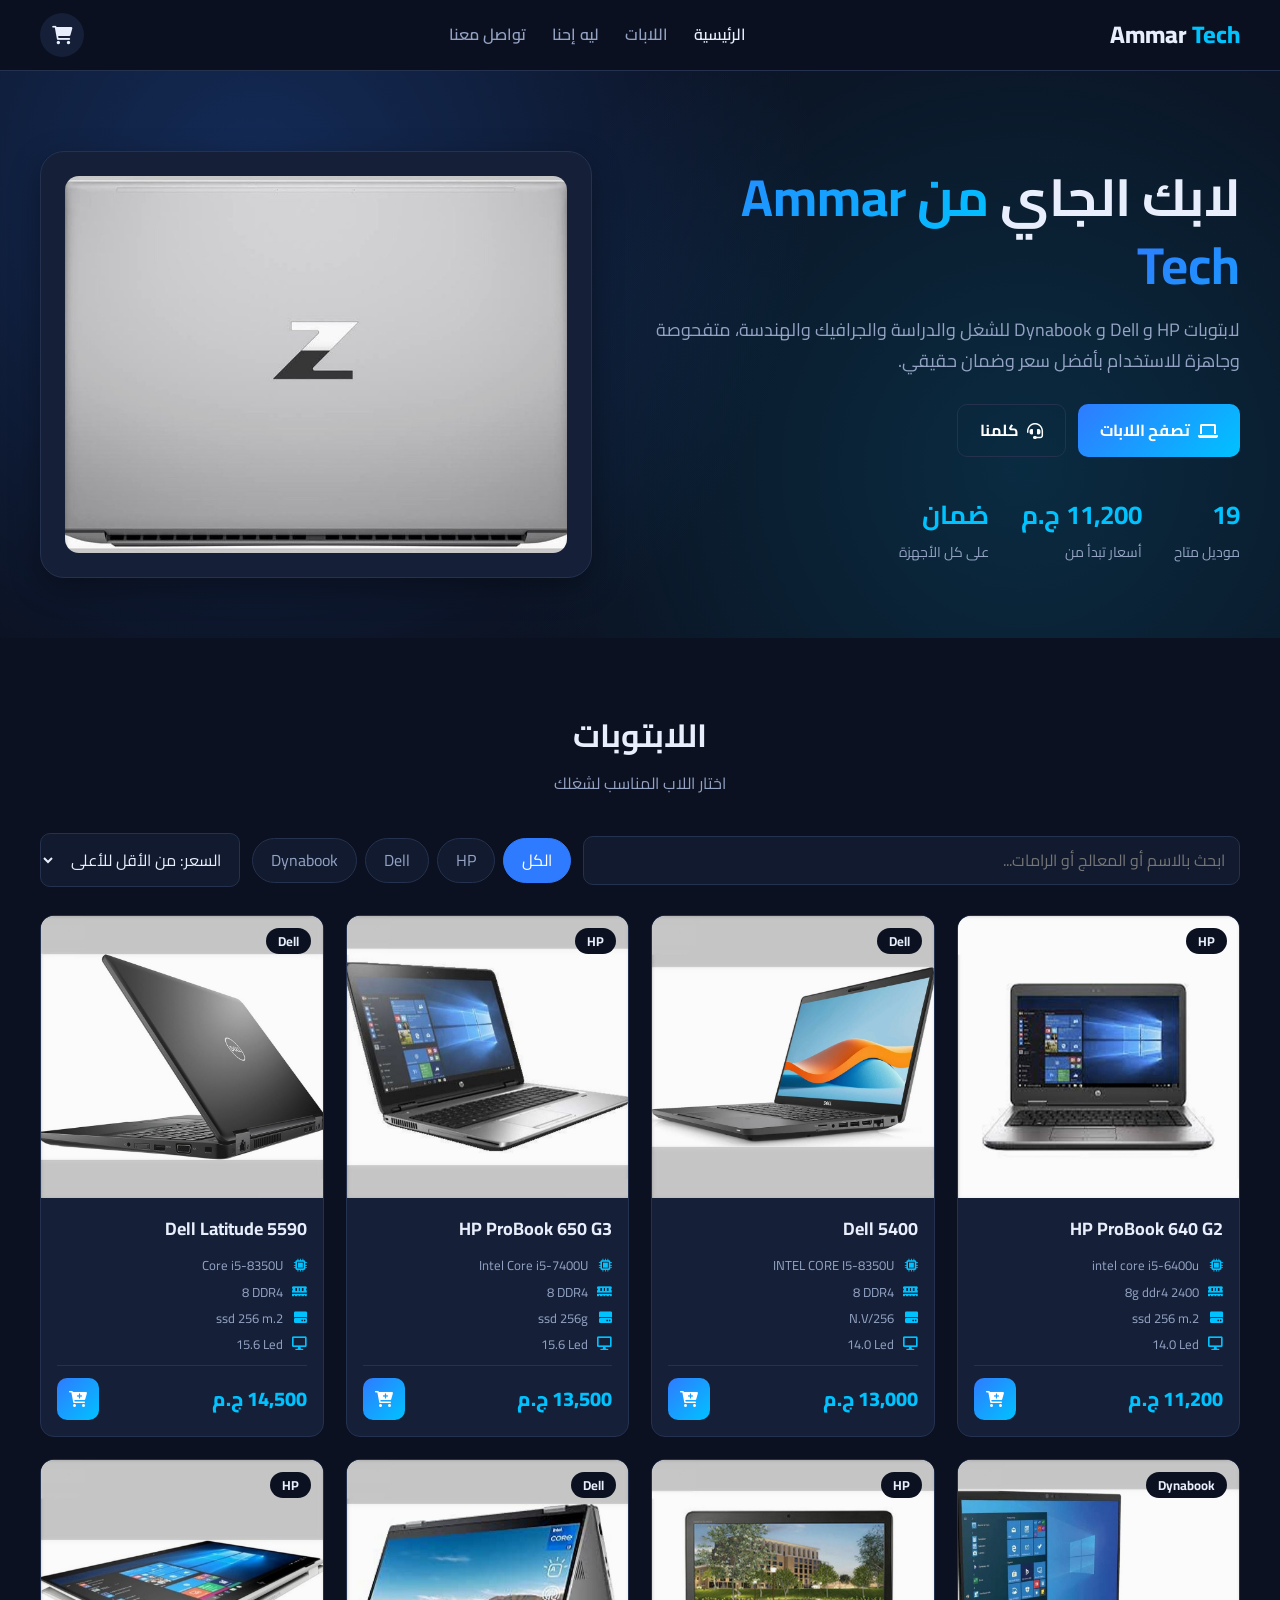
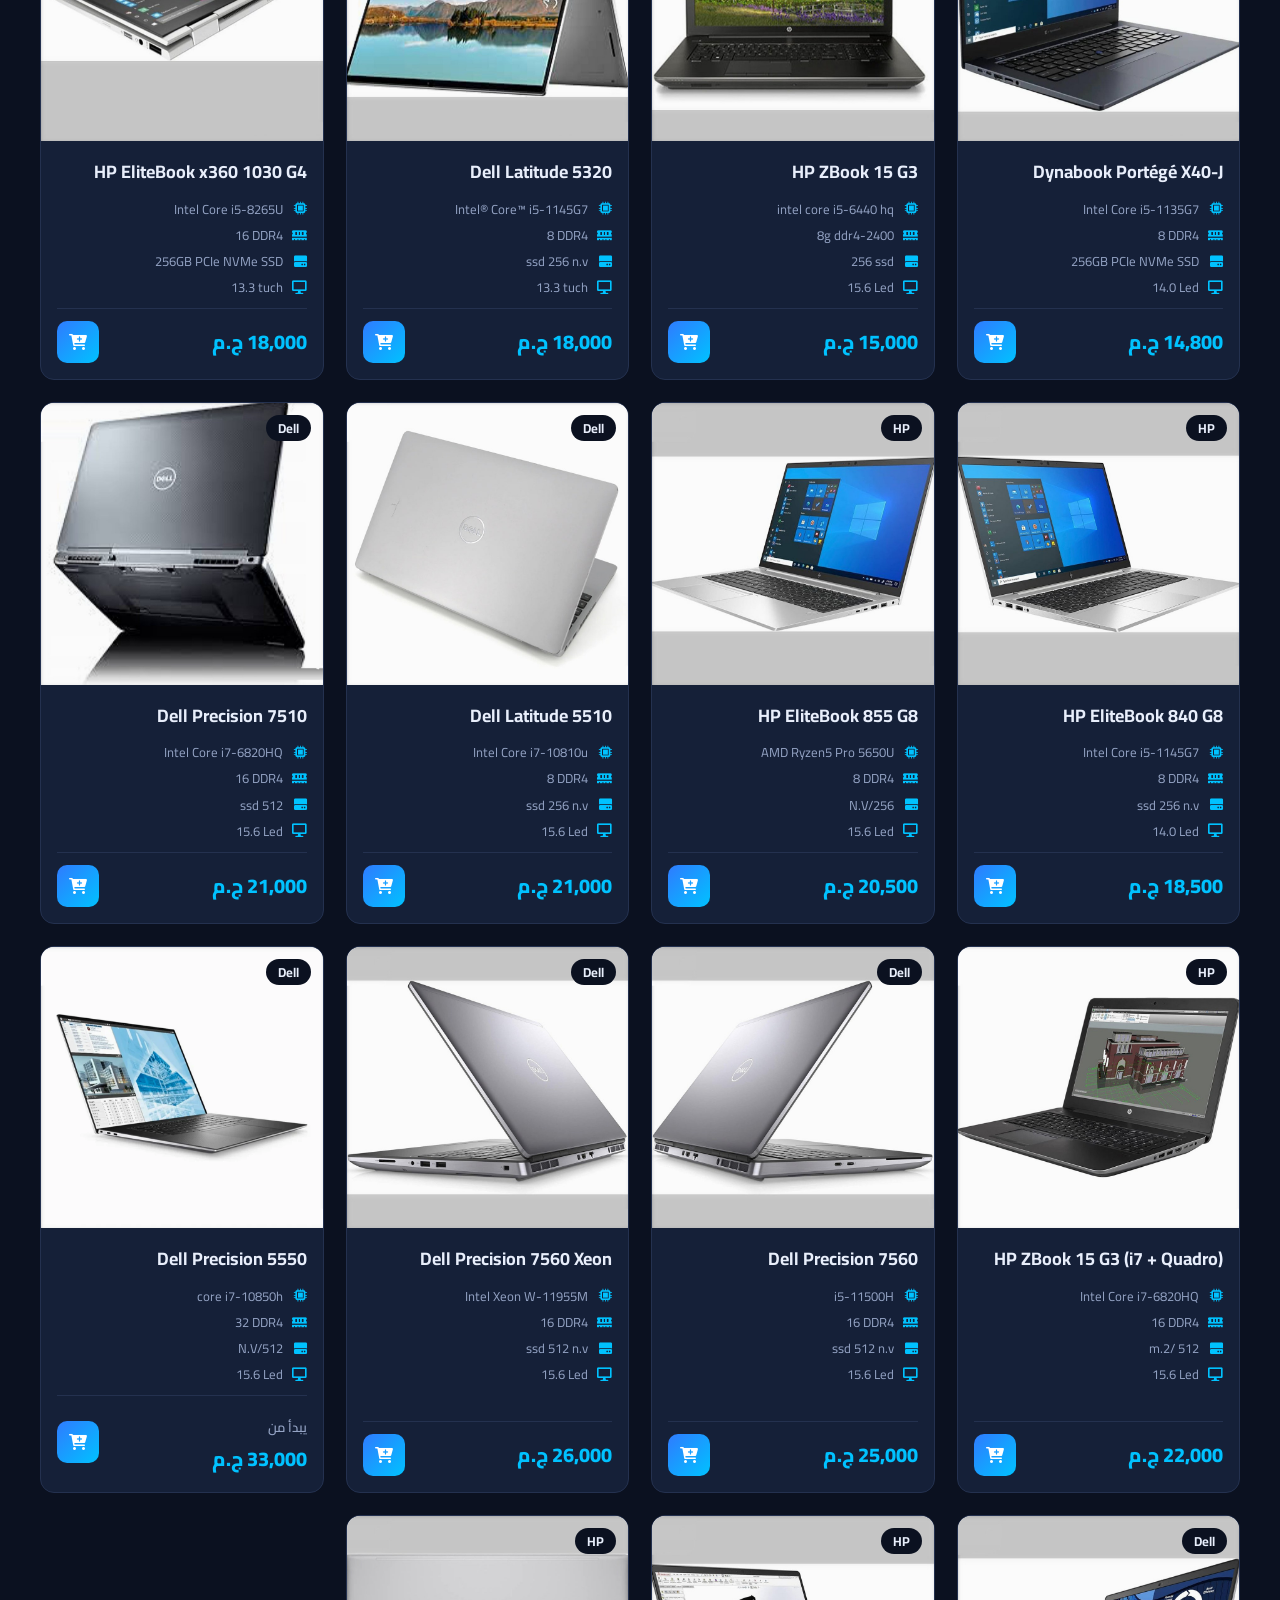
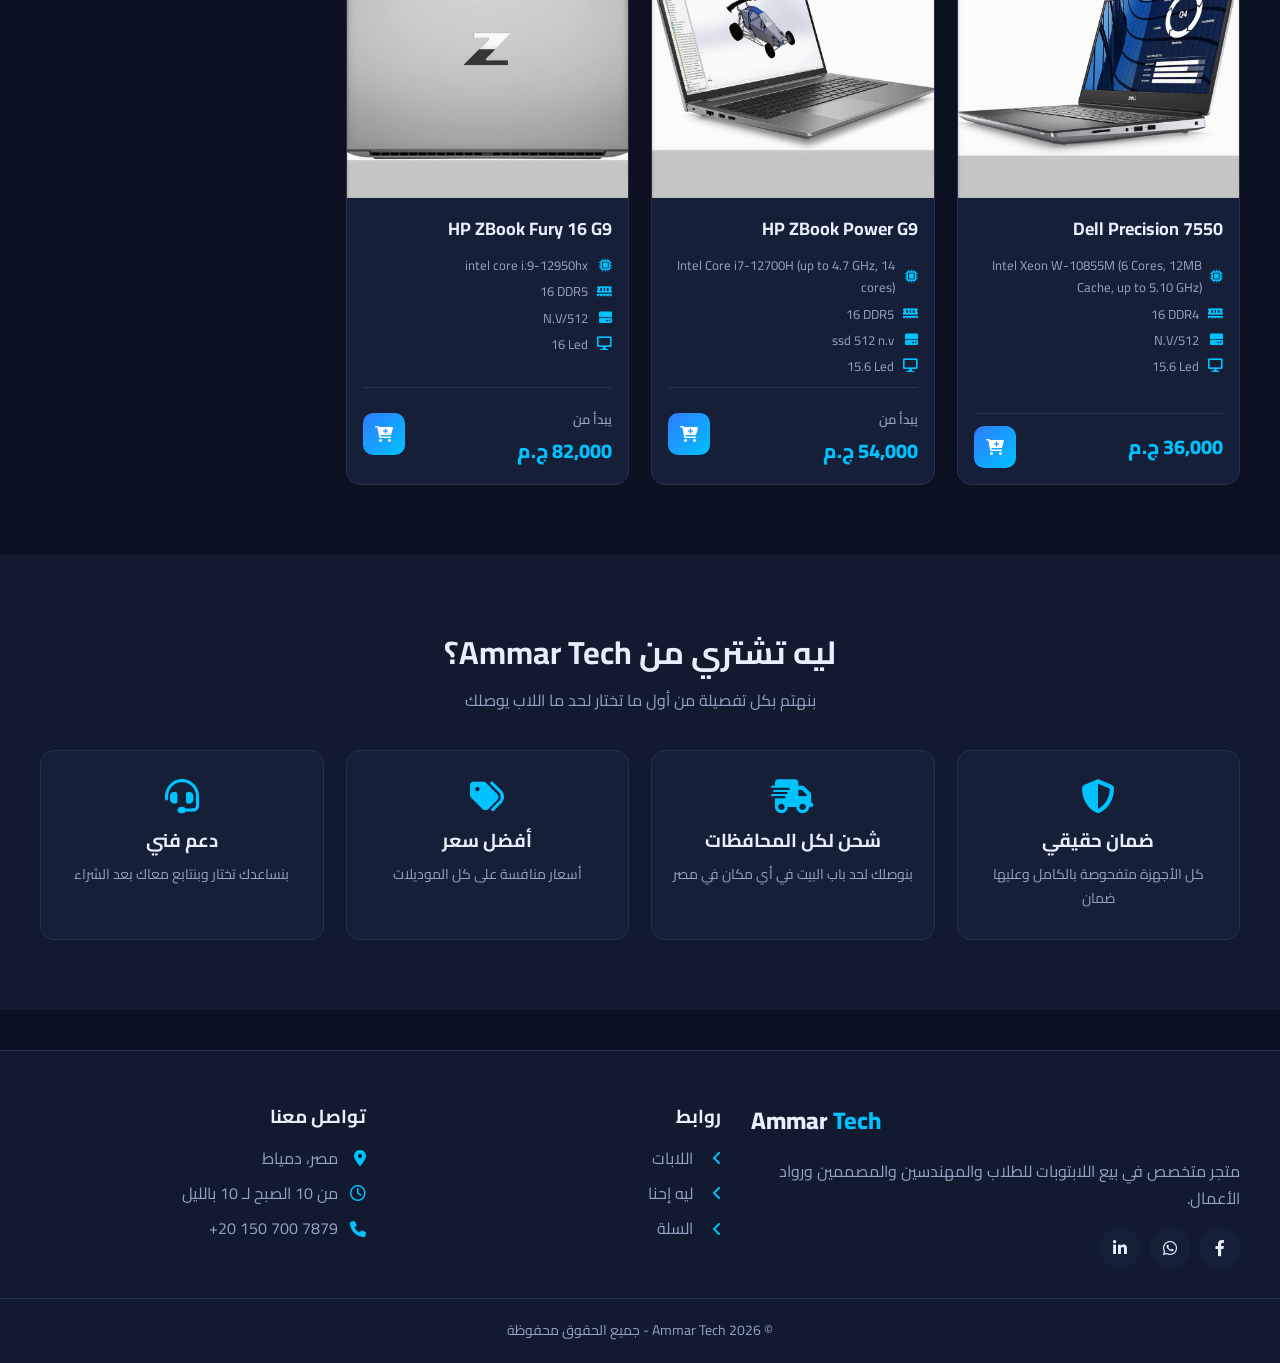
==== index.html @ 77d3096d "Ammar Tech laptop store Co-Authored-By: Claude Opus 5.5 <noreply@anthropic.com>" ====
<!DOCTYPE html>
<html lang="ar" dir="rtl">
  <head>
    <meta charset="UTF-8" />
    <meta name="viewport" content="width=device-width, initial-scale=1.0" />
    <title>Ammar Tech | لابتوبات بأفضل سعر</title>
    <meta name="description" content="Ammar Tech - متجر لابتوبات HP و Dell و Dynabook بضمان وأفضل سعر في مصر" />
    <link rel="stylesheet" href="css/all.min.css" />
    <link rel="preconnect" href="https://fonts.googleapis.com" />
    <link rel="preconnect" href="https://fonts.gstatic.com" crossorigin />
    <link href="https://fonts.googleapis.com/css2?family=Cairo:wght@400;600;700;800&display=swap" rel="stylesheet" />
    <link rel="stylesheet" href="css/style.css" />
  </head>
  <body>
    <!-- Start Header -->
    <header class="header">
      <div class="container">
        <a href="index.html" class="logo">Ammar <span>Tech</span></a>
        <nav class="nav">
          <a href="#home" class="active">الرئيسية</a>
          <a href="#laptops">اللابات</a>
          <a href="#why-us">ليه إحنا</a>
          <a href="#contact">تواصل معنا</a>
        </nav>
        <a href="cart.html" class="cart-link" title="السلة">
          <i class="fa-solid fa-cart-shopping"></i>
          <span class="cart-count"></span>
        </a>
      </div>
    </header>
    <!-- End Header -->

    <!-- Start Hero -->
    <section class="hero" id="home">
      <div class="container">
        <div>
          <h1>لابك الجاي <span>من Ammar Tech</span></h1>
          <p>
            لابتوبات HP و Dell و Dynabook للشغل والدراسة والجرافيك والهندسة، متفحوصة وجاهزة
            للاستخدام بأفضل سعر وضمان حقيقي.
          </p>
          <div class="actions">
            <a href="#laptops" class="btn"><i class="fa-solid fa-laptop"></i> تصفح اللابات</a>
            <a href="#contact" class="btn outline"><i class="fa-solid fa-headset"></i> كلمنا</a>
          </div>
          <div class="stats">
            <div><b id="count-laptops"></b><span>موديل متاح</span></div>
            <div><b id="min-price"></b><span>أسعار تبدأ من</span></div>
            <div><b>ضمان</b><span>على كل الأجهزة</span></div>
          </div>
        </div>
        <div class="hero-img">
          <img src="images/laptops/laptop-299-1.jpg" alt="HP ZBook Fury 16 G9" />
        </div>
      </div>
    </section>
    <!-- End Hero -->

    <!-- Start Laptops -->
    <section class="section" id="laptops">
      <div class="container">
        <h2 class="section-title">اللابتوبات</h2>
        <p class="section-sub">اختار اللاب المناسب لشغلك</p>
        <div class="filters">
          <input type="search" id="search" placeholder="ابحث بالاسم أو المعالج أو الرامات..." />
          <div class="chips" id="brand-chips"></div>
          <select id="sort" title="ترتيب">
            <option value="low">السعر: من الأقل للأعلى</option>
            <option value="high">السعر: من الأعلى للأقل</option>
          </select>
        </div>
        <div class="grid" id="laptops-grid"></div>
      </div>
    </section>
    <!-- End Laptops -->

    <!-- Start Why Us -->
    <section class="section features" id="why-us">
      <div class="container">
        <h2 class="section-title">ليه تشتري من Ammar Tech؟</h2>
        <p class="section-sub">بنهتم بكل تفصيلة من أول ما تختار لحد ما اللاب يوصلك</p>
        <div class="grid">
          <div class="feature">
            <i class="fa-solid fa-shield-halved"></i>
            <h3>ضمان حقيقي</h3>
            <p>كل الأجهزة متفحوصة بالكامل وعليها ضمان</p>
          </div>
          <div class="feature">
            <i class="fa-solid fa-truck-fast"></i>
            <h3>شحن لكل المحافظات</h3>
            <p>بنوصلك لحد باب البيت في أي مكان في مصر</p>
          </div>
          <div class="feature">
            <i class="fa-solid fa-tags"></i>
            <h3>أفضل سعر</h3>
            <p>أسعار منافسة على كل الموديلات</p>
          </div>
          <div class="feature">
            <i class="fa-solid fa-headset"></i>
            <h3>دعم فني</h3>
            <p>بنساعدك تختار وبنتابع معاك بعد الشراء</p>
          </div>
        </div>
      </div>
    </section>
    <!-- End Why Us -->

    <!-- Start Footer -->
    <footer class="footer" id="contact">
      <div class="container">
        <div>
          <h3 class="logo">Ammar <span>Tech</span></h3>
          <p>متجر متخصص في بيع اللابتوبات للطلاب والمهندسين والمصممين ورواد الأعمال.</p>
          <div class="social">
            <a href="https://www.facebook.com/amar.mosa.370" title="Facebook"><i class="fa-brands fa-facebook-f"></i></a>
            <a href="https://wa.me/201507007879" title="WhatsApp"><i class="fa-brands fa-whatsapp"></i></a>
            <a href="https://www.linkedin.com/in/ammar-mousa-a00bb8238/" title="LinkedIn"><i class="fa-brands fa-linkedin-in"></i></a>
          </div>
        </div>
        <div>
          <h3>روابط</h3>
          <ul>
            <li><i class="fa-solid fa-angle-left"></i><a href="#laptops">اللابات</a></li>
            <li><i class="fa-solid fa-angle-left"></i><a href="#why-us">ليه إحنا</a></li>
            <li><i class="fa-solid fa-angle-left"></i><a href="cart.html">السلة</a></li>
          </ul>
        </div>
        <div>
          <h3>تواصل معنا</h3>
          <ul>
            <li><i class="fa-solid fa-location-dot"></i>مصر، دمياط</li>
            <li><i class="fa-regular fa-clock"></i>من 10 الصبح لـ 10 بالليل</li>
            <li><i class="fa-solid fa-phone"></i><span class="ltr">+20 150 700 7879</span></li>
          </ul>
        </div>
      </div>
      <p class="copyright">© <span class="year"></span> Ammar Tech - جميع الحقوق محفوظة</p>
    </footer>
    <!-- End Footer -->

    <script src="js/data.js"></script>
    <script src="js/app.js"></script>
    <script src="js/home.js"></script>
  </body>
</html>
---- css/style.css ----
:root {
  --bg: #0b1120;
  --bg-2: #111a2e;
  --card: #152038;
  --line: #24314f;
  --text: #e8eefb;
  --muted: #94a3c4;
  --main: #2f7bff;
  --main-2: #00c2ff;
  --ok: #22c55e;
  --danger: #ef4444;
  --radius: 14px;
  --shadow: 0 10px 30px rgba(0, 0, 0, 0.35);
}

* {
  box-sizing: border-box;
}

html {
  scroll-behavior: smooth;
}

body {
  margin: 0;
  font-family: "Cairo", sans-serif;
  background: var(--bg);
  color: var(--text);
  line-height: 1.7;
}

a {
  color: inherit;
  text-decoration: none;
}

img {
  max-width: 100%;
  display: block;
}

ul {
  list-style: none;
  margin: 0;
  padding: 0;
}

.container {
  width: min(1200px, 100% - 32px);
  margin-inline: auto;
}

.btn {
  display: inline-flex;
  align-items: center;
  justify-content: center;
  gap: 8px;
  padding: 12px 22px;
  border: 0;
  border-radius: 10px;
  background: linear-gradient(135deg, var(--main), var(--main-2));
  color: #fff;
  font: inherit;
  font-weight: 700;
  cursor: pointer;
  transition: transform 0.2s, box-shadow 0.2s;
}

.btn:hover {
  transform: translateY(-2px);
  box-shadow: 0 8px 20px rgba(47, 123, 255, 0.35);
}

.btn.outline {
  background: transparent;
  border: 1px solid var(--line);
}

.btn.whatsapp {
  background: #25d366;
}

.btn.block {
  width: 100%;
}

/* Header */
.header {
  position: sticky;
  top: 0;
  z-index: 50;
  background: rgba(11, 17, 32, 0.9);
  backdrop-filter: blur(10px);
  border-bottom: 1px solid var(--line);
}

.header .container {
  display: flex;
  align-items: center;
  justify-content: space-between;
  gap: 16px;
  height: 70px;
}

.logo {
  font-size: 24px;
  font-weight: 800;
  direction: ltr;
  white-space: nowrap;
}

.logo span {
  color: var(--main-2);
}

.nav {
  display: flex;
  gap: 26px;
}

.nav a {
  color: var(--muted);
  font-weight: 600;
  transition: color 0.2s;
}

.nav a:hover,
.nav a.active {
  color: var(--text);
}

.cart-link {
  position: relative;
  display: grid;
  place-items: center;
  width: 44px;
  height: 44px;
  border-radius: 50%;
  background: var(--card);
  font-size: 18px;
}

.cart-count {
  position: absolute;
  top: -4px;
  left: -4px;
  min-width: 20px;
  height: 20px;
  padding: 0 5px;
  border-radius: 10px;
  background: var(--main);
  font-size: 12px;
  font-weight: 700;
  display: grid;
  place-items: center;
}

.cart-count:empty {
  display: none;
}

/* Hero */
.hero {
  padding: 80px 0 60px;
  background: radial-gradient(circle at 20% 20%, rgba(47, 123, 255, 0.25), transparent 50%),
    radial-gradient(circle at 80% 70%, rgba(0, 194, 255, 0.15), transparent 50%);
}

.hero .container {
  display: grid;
  grid-template-columns: 1.1fr 1fr;
  align-items: center;
  gap: 40px;
}

.hero h1 {
  font-size: clamp(32px, 5vw, 52px);
  line-height: 1.3;
  margin: 0 0 16px;
}

.hero h1 span {
  background: linear-gradient(135deg, var(--main), var(--main-2));
  -webkit-background-clip: text;
  background-clip: text;
  color: transparent;
}

.hero p {
  color: var(--muted);
  font-size: 18px;
  margin: 0 0 28px;
}

.hero .actions {
  display: flex;
  gap: 12px;
  flex-wrap: wrap;
}

.hero-img {
  background: var(--card);
  border: 1px solid var(--line);
  border-radius: 24px;
  padding: 24px;
  box-shadow: var(--shadow);
}

.hero-img img {
  border-radius: 14px;
  aspect-ratio: 4 / 3;
  object-fit: cover;
  width: 100%;
}

.stats {
  display: flex;
  gap: 32px;
  margin-top: 36px;
}

.stats b {
  display: block;
  font-size: 26px;
  color: var(--main-2);
}

.stats span {
  color: var(--muted);
  font-size: 14px;
}

/* Sections */
.section {
  padding: 70px 0;
}

.section-title {
  text-align: center;
  margin: 0 0 8px;
  font-size: 32px;
}

.section-sub {
  text-align: center;
  color: var(--muted);
  margin: 0 0 36px;
}

/* Filters */
.filters {
  display: flex;
  flex-wrap: wrap;
  gap: 12px;
  align-items: center;
  margin-bottom: 28px;
}

.filters input,
.filters select,
.field {
  font: inherit;
  color: var(--text);
  background: var(--bg-2);
  border: 1px solid var(--line);
  border-radius: 10px;
  padding: 10px 14px;
}

.filters input {
  flex: 1 1 240px;
}

.chips {
  display: flex;
  gap: 8px;
  flex-wrap: wrap;
}

.chip {
  font: inherit;
  padding: 8px 18px;
  border-radius: 999px;
  border: 1px solid var(--line);
  background: var(--bg-2);
  color: var(--muted);
  cursor: pointer;
}

.chip.active {
  background: var(--main);
  border-color: var(--main);
  color: #fff;
}

/* Product grid */
.grid {
  display: grid;
  grid-template-columns: repeat(auto-fill, minmax(260px, 1fr));
  gap: 22px;
}

.card {
  display: flex;
  flex-direction: column;
  background: var(--card);
  border: 1px solid var(--line);
  border-radius: var(--radius);
  overflow: hidden;
  transition: transform 0.25s, box-shadow 0.25s, border-color 0.25s;
}

.card:hover {
  transform: translateY(-6px);
  border-color: var(--main);
  box-shadow: var(--shadow);
}

.card .thumb {
  position: relative;
  background: #fff;
  aspect-ratio: 4 / 3;
}

.card .thumb img {
  width: 100%;
  height: 100%;
  object-fit: contain;
}

.badge {
  position: absolute;
  top: 12px;
  right: 12px;
  padding: 2px 12px;
  border-radius: 999px;
  background: var(--bg);
  font-size: 13px;
  font-weight: 700;
}

.card .body {
  display: flex;
  flex-direction: column;
  flex: 1;
  padding: 16px;
  gap: 10px;
}

.card h3 {
  margin: 0;
  font-size: 18px;
  direction: ltr;
  text-align: right;
}

.mini-specs {
  display: grid;
  gap: 4px;
  font-size: 13px;
  color: var(--muted);
}

.mini-specs li {
  display: flex;
  gap: 8px;
  align-items: center;
}

.mini-specs i {
  width: 16px;
  color: var(--main-2);
}

.mini-specs span {
  direction: ltr;
}

.card .foot {
  margin-top: auto;
  display: flex;
  align-items: center;
  justify-content: space-between;
  gap: 8px;
  padding-top: 12px;
  border-top: 1px solid var(--line);
}

.price {
  font-size: 20px;
  font-weight: 800;
  color: var(--main-2);
}

.price small {
  font-size: 13px;
  color: var(--muted);
  font-weight: 600;
}

.icon-btn {
  width: 42px;
  height: 42px;
  padding: 0;
  border-radius: 10px;
}

.empty {
  text-align: center;
  color: var(--muted);
  padding: 40px 0;
}

/* Features */
.features {
  background: var(--bg-2);
}

.features .grid {
  grid-template-columns: repeat(auto-fit, minmax(220px, 1fr));
}

.feature {
  text-align: center;
  padding: 28px 20px;
  background: var(--card);
  border: 1px solid var(--line);
  border-radius: var(--radius);
}

.feature i {
  font-size: 34px;
  color: var(--main-2);
  margin-bottom: 12px;
}

.feature h3 {
  margin: 0 0 6px;
}

.feature p {
  margin: 0;
  color: var(--muted);
  font-size: 14px;
}

/* Product page */
.breadcrumb {
  color: var(--muted);
  font-size: 14px;
  margin: 24px 0;
}

.breadcrumb a:hover {
  color: var(--text);
}

.product {
  display: grid;
  grid-template-columns: 1fr 1fr;
  gap: 40px;
  align-items: start;
}

.gallery .main-img {
  background: #fff;
  border-radius: var(--radius);
  aspect-ratio: 4 / 3;
  overflow: hidden;
}

.gallery .main-img img {
  width: 100%;
  height: 100%;
  object-fit: contain;
}

.thumbs {
  display: flex;
  gap: 10px;
  margin-top: 12px;
  overflow-x: auto;
}

.thumbs img {
  width: 80px;
  height: 64px;
  object-fit: contain;
  background: #fff;
  border-radius: 8px;
  border: 2px solid transparent;
  cursor: pointer;
  flex-shrink: 0;
}

.thumbs img.active {
  border-color: var(--main);
}

.info h1 {
  margin: 0;
  direction: ltr;
  text-align: right;
  font-size: 30px;
}

.info .brand {
  color: var(--muted);
}

.info .price {
  font-size: 30px;
  display: block;
  margin: 12px 0;
}

.info .desc {
  color: var(--muted);
}

.stock {
  color: var(--ok);
  font-weight: 700;
}

.stock.out {
  color: var(--danger);
}

.options {
  margin: 20px 0;
}

.options label {
  display: block;
  font-weight: 700;
  margin-bottom: 8px;
}

.qty {
  display: inline-flex;
  align-items: center;
  border: 1px solid var(--line);
  border-radius: 10px;
  overflow: hidden;
}

.qty button {
  width: 40px;
  height: 44px;
  border: 0;
  background: var(--bg-2);
  color: var(--text);
  font-size: 18px;
  cursor: pointer;
}

.qty span {
  min-width: 44px;
  text-align: center;
  font-weight: 700;
}

.buy {
  display: flex;
  gap: 12px;
  flex-wrap: wrap;
  margin-top: 20px;
}

.buy .btn {
  flex: 1 1 180px;
}

.specs-table {
  width: 100%;
  border-collapse: collapse;
  margin-top: 10px;
}

.specs-table th,
.specs-table td {
  padding: 12px 14px;
  border-bottom: 1px solid var(--line);
  text-align: right;
}

.specs-table th {
  width: 40%;
  color: var(--muted);
  font-weight: 600;
}

.specs-table td {
  direction: ltr;
  text-align: right;
}

.panel {
  background: var(--card);
  border: 1px solid var(--line);
  border-radius: var(--radius);
  padding: 24px;
  margin-top: 30px;
}

.panel h2 {
  margin: 0 0 10px;
  font-size: 22px;
}

.feature-list li {
  padding: 8px 0;
  display: flex;
  gap: 10px;
}

.feature-list i {
  color: var(--ok);
  margin-top: 6px;
}

/* Cart */
.cart-layout {
  display: grid;
  grid-template-columns: 1fr 340px;
  gap: 30px;
  align-items: start;
}

.cart-item {
  display: grid;
  grid-template-columns: 110px 1fr auto;
  gap: 16px;
  align-items: center;
  padding: 16px;
  background: var(--card);
  border: 1px solid var(--line);
  border-radius: var(--radius);
  margin-bottom: 14px;
}

.cart-item img {
  background: #fff;
  border-radius: 10px;
  aspect-ratio: 4 / 3;
  object-fit: contain;
}

.cart-item h3 {
  margin: 0;
  font-size: 17px;
  direction: ltr;
  text-align: right;
}

.cart-item .variant {
  color: var(--muted);
  font-size: 13px;
  direction: ltr;
  text-align: right;
}

.cart-item .end {
  display: flex;
  flex-direction: column;
  align-items: flex-end;
  gap: 10px;
}

.remove {
  background: none;
  border: 0;
  color: var(--danger);
  cursor: pointer;
  font: inherit;
  font-size: 14px;
}

.summary {
  position: sticky;
  top: 90px;
}

.summary .row {
  display: flex;
  justify-content: space-between;
  padding: 8px 0;
  color: var(--muted);
}

.summary .row.total {
  color: var(--text);
  font-size: 20px;
  font-weight: 800;
  border-top: 1px solid var(--line);
  margin-top: 8px;
  padding-top: 14px;
}

.summary form {
  display: grid;
  gap: 10px;
  margin-top: 16px;
}

/* Toast */
.toast {
  position: fixed;
  bottom: 24px;
  left: 50%;
  transform: translate(-50%, 120px);
  background: var(--ok);
  color: #fff;
  padding: 12px 24px;
  border-radius: 10px;
  font-weight: 700;
  transition: transform 0.3s;
  z-index: 100;
}

.toast.show {
  transform: translate(-50%, 0);
}

/* Footer */
.footer {
  background: var(--bg-2);
  border-top: 1px solid var(--line);
  padding: 50px 0 20px;
  margin-top: 40px;
}

.footer .container {
  display: grid;
  grid-template-columns: 1.5fr 1fr 1fr;
  gap: 30px;
}

.footer h3 {
  margin: 0 0 12px;
}

.footer p,
.footer li {
  color: var(--muted);
}

.footer li {
  display: flex;
  gap: 10px;
  align-items: center;
  margin-bottom: 8px;
}

.footer li i {
  color: var(--main-2);
  width: 18px;
}

.footer .ltr {
  direction: ltr;
}

.social {
  display: flex;
  gap: 10px;
  margin-top: 14px;
}

.social a {
  width: 40px;
  height: 40px;
  border-radius: 50%;
  background: var(--card);
  display: grid;
  place-items: center;
  transition: background 0.2s;
}

.social a:hover {
  background: var(--main);
}

.copyright {
  text-align: center;
  color: var(--muted);
  font-size: 14px;
  margin: 30px 0 0;
  padding-top: 20px;
  border-top: 1px solid var(--line);
}

/* Responsive */
@media (max-width: 900px) {
  .hero .container,
  .product,
  .cart-layout,
  .footer .container {
    grid-template-columns: 1fr;
  }

  .hero-img {
    order: -1;
  }

  .summary {
    position: static;
  }
}

@media (max-width: 640px) {
  .nav {
    display: none;
  }

  .hero {
    padding-top: 40px;
  }

  .stats {
    gap: 20px;
  }

  .cart-item {
    grid-template-columns: 80px 1fr;
  }

  .cart-item .end {
    grid-column: 1 / -1;
    flex-direction: row;
    justify-content: space-between;
    align-items: center;
  }
}
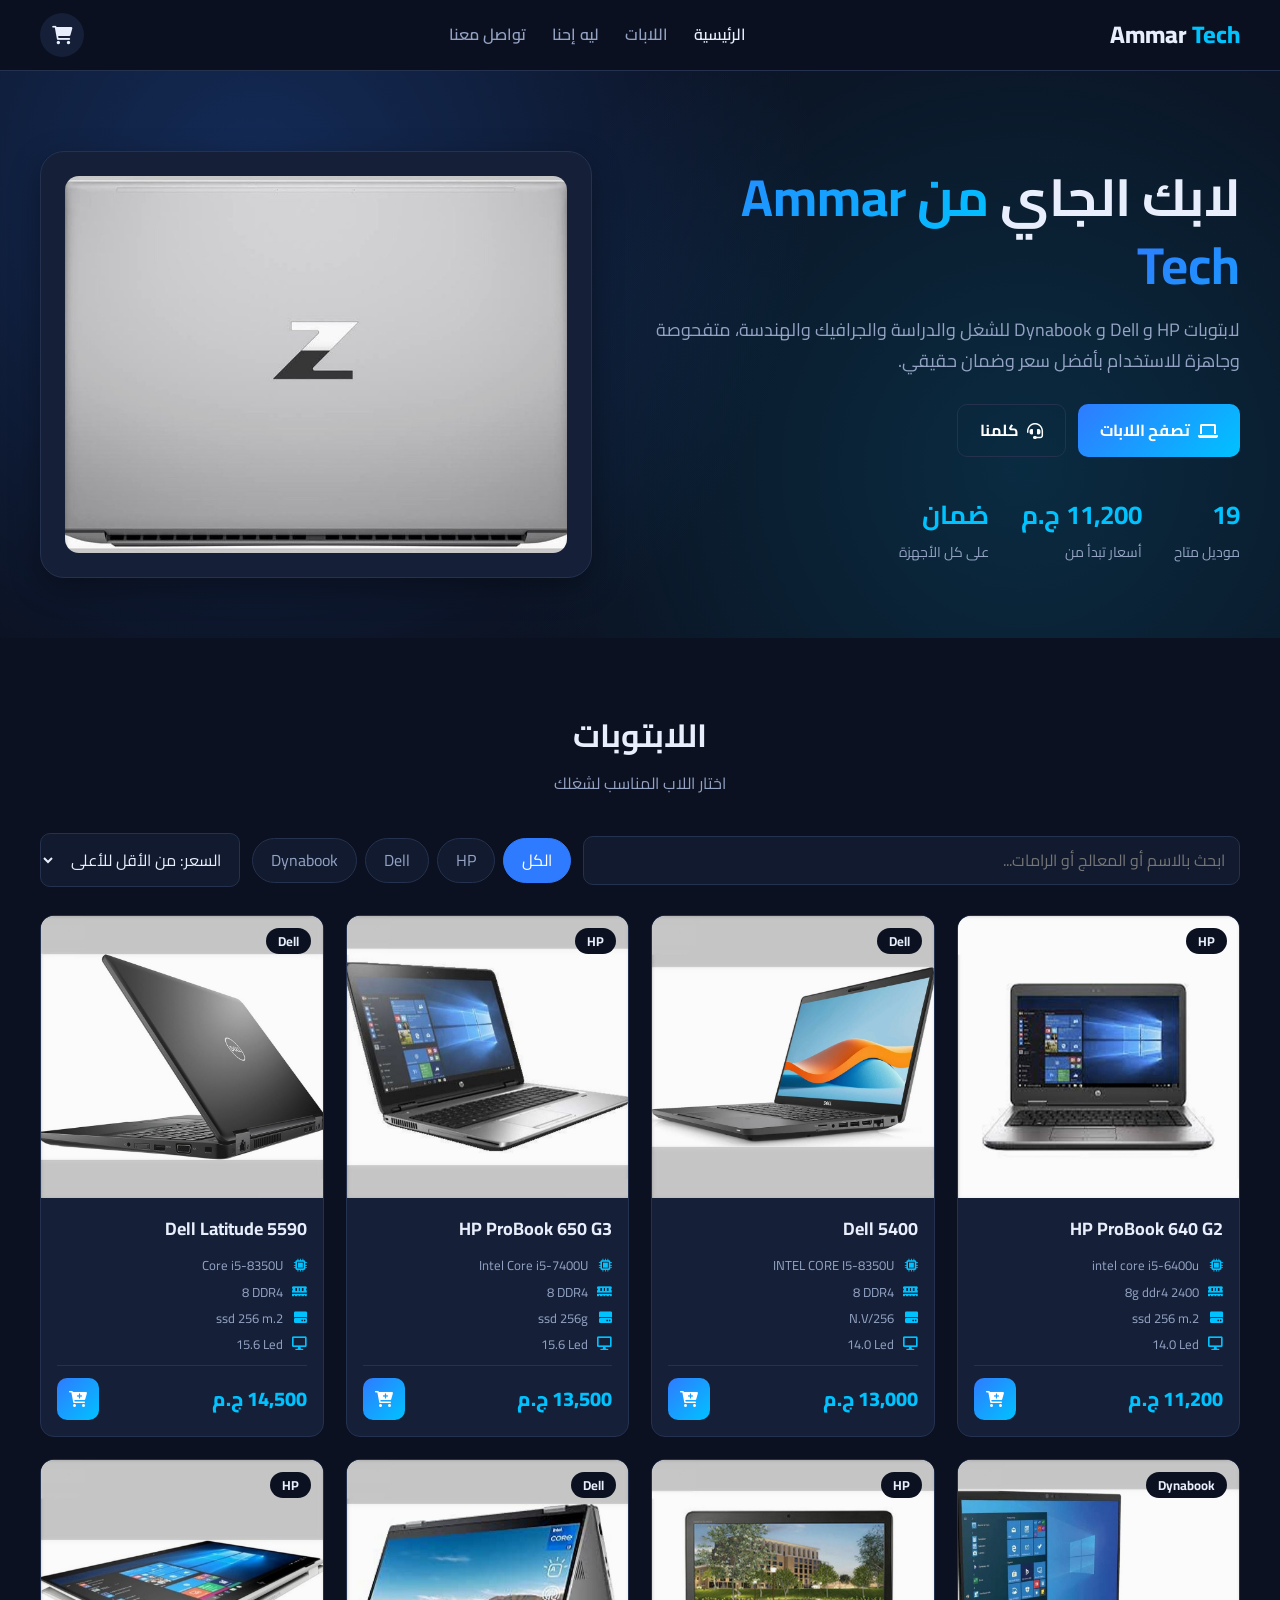
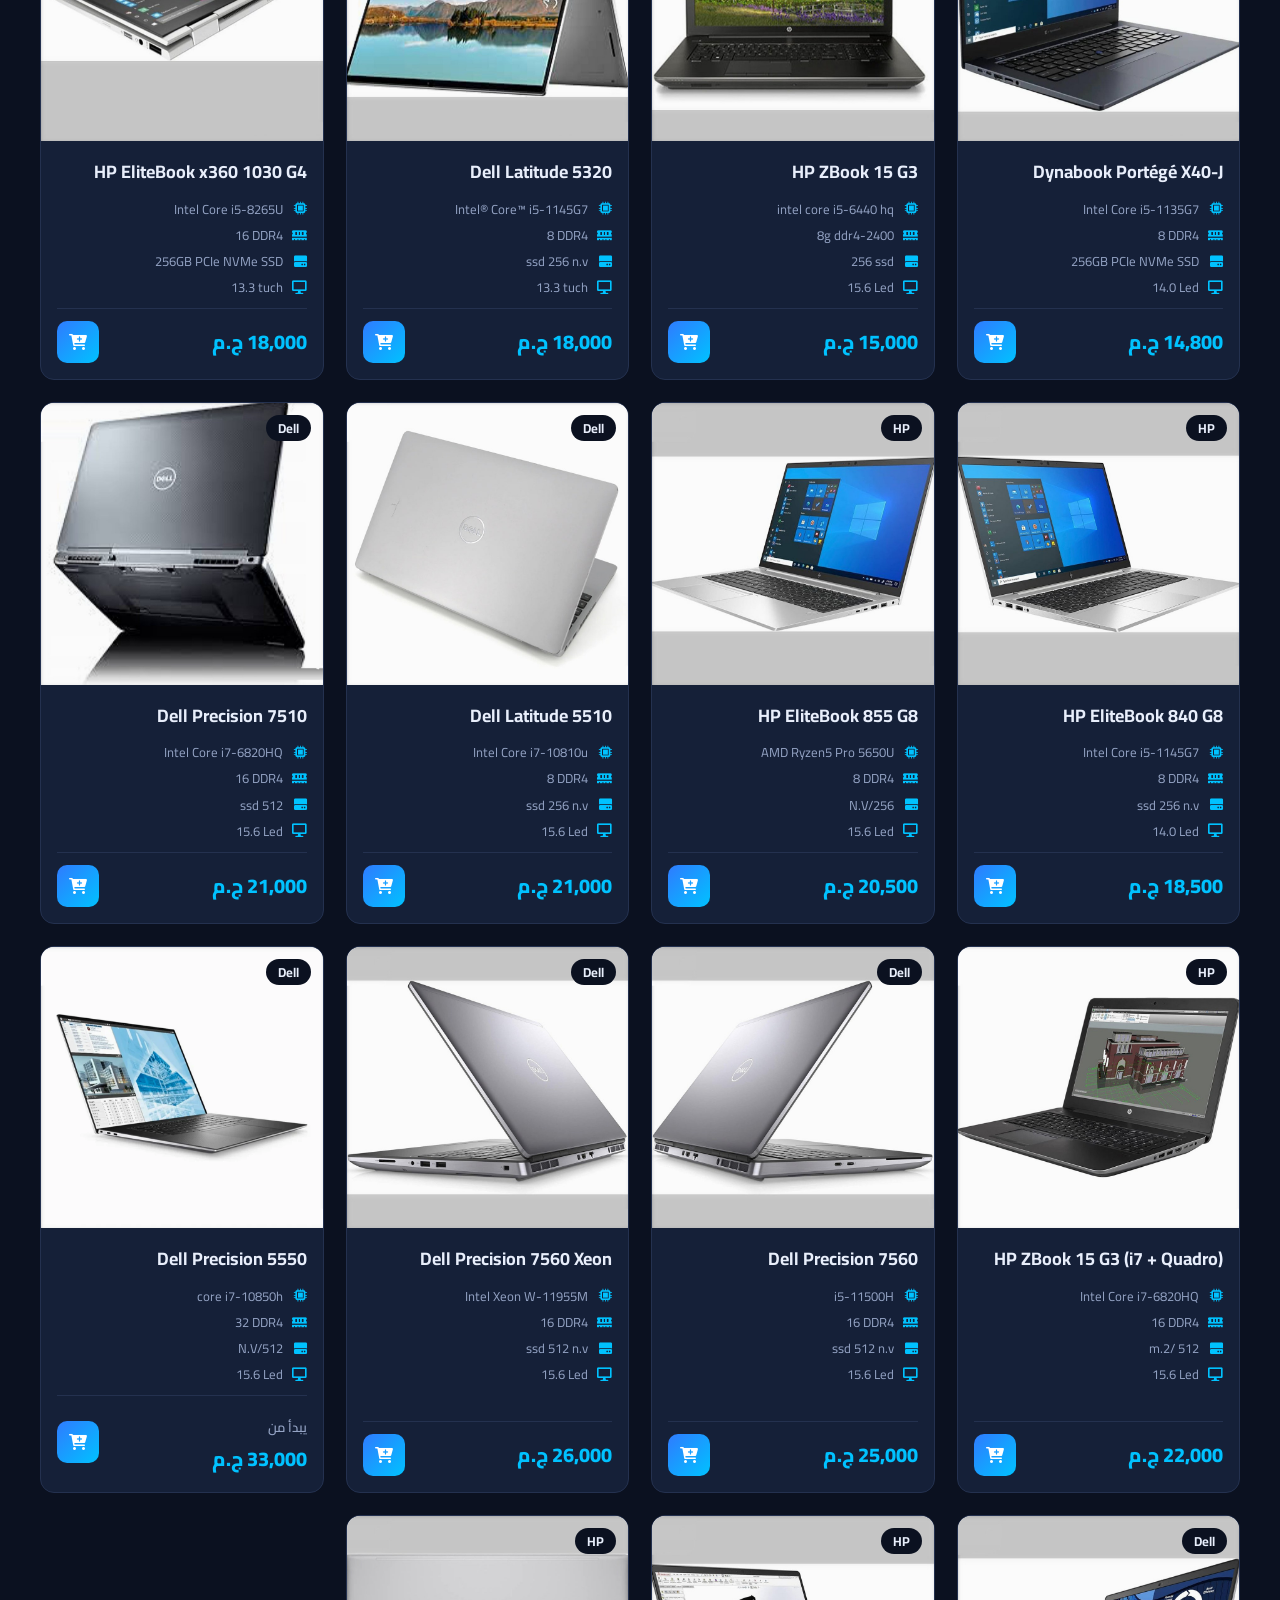
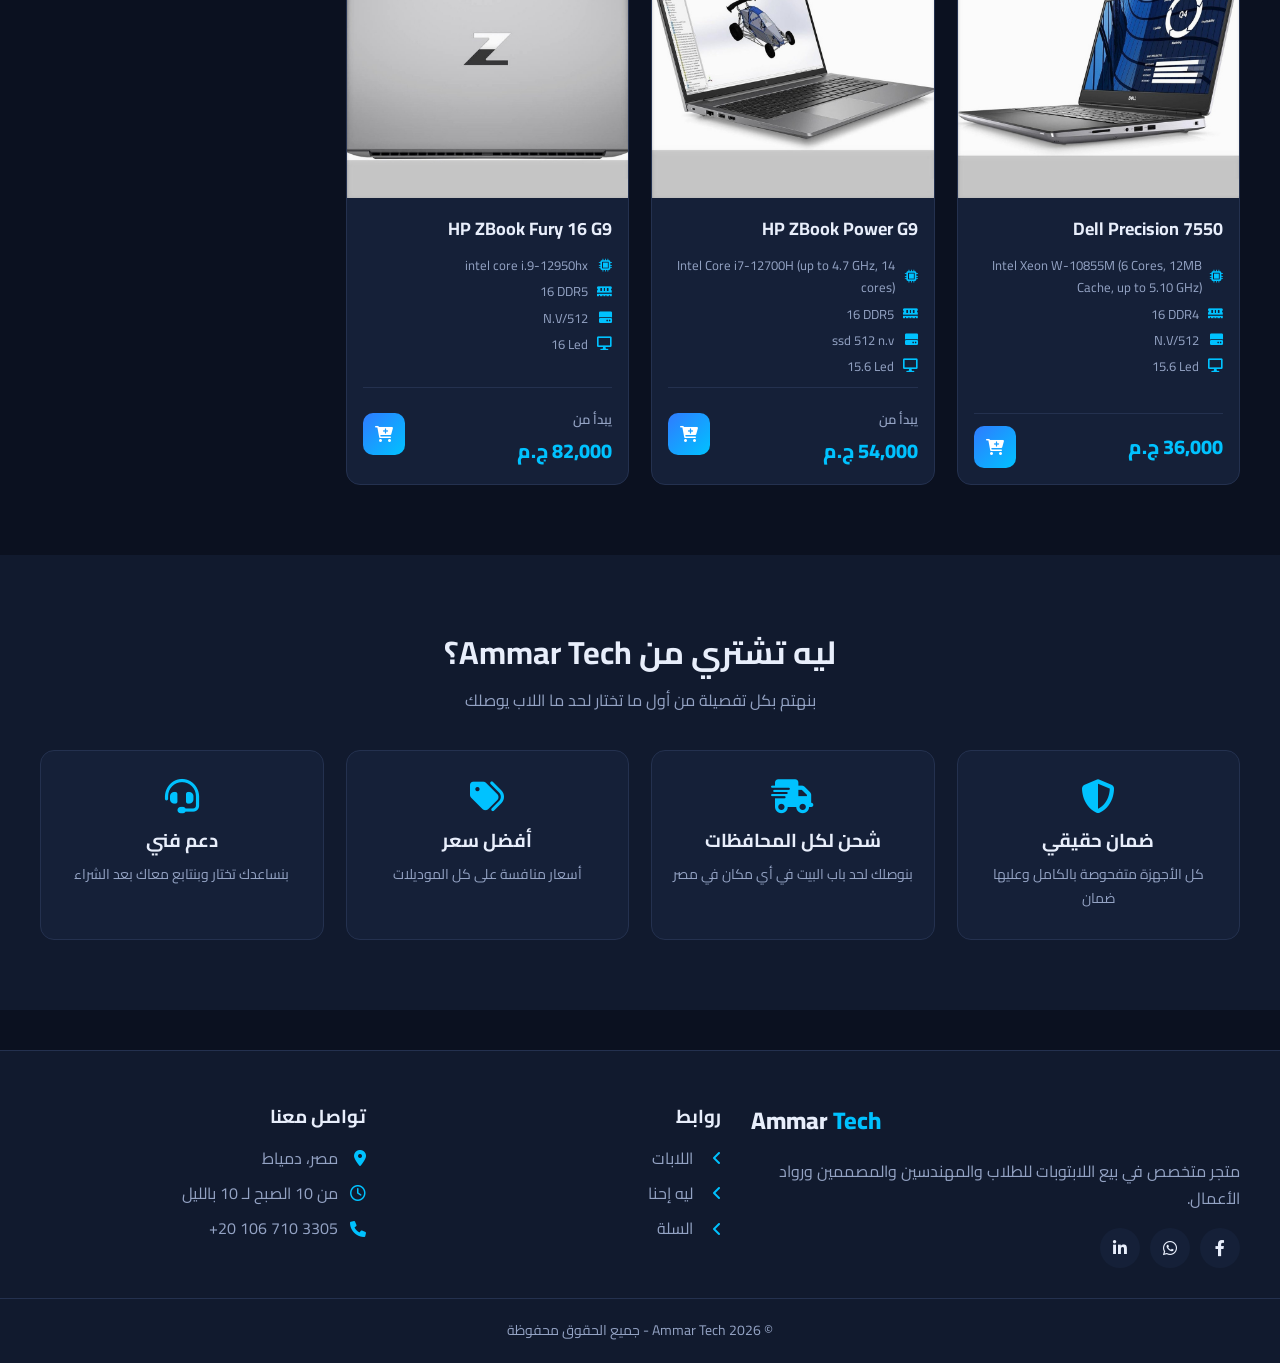
==== commit a3e284b9: "Update store phone and WhatsApp number Co-Authored-By: Claude Opus 5.5 <noreply@anthropic.com>" ====
--- a/index.html
+++ b/index.html
@@ -113,7 +113,7 @@
           <p>متجر متخصص في بيع اللابتوبات للطلاب والمهندسين والمصممين ورواد الأعمال.</p>
           <div class="social">
             <a href="https://www.facebook.com/amar.mosa.370" title="Facebook"><i class="fa-brands fa-facebook-f"></i></a>
-            <a href="https://wa.me/201507007879" title="WhatsApp"><i class="fa-brands fa-whatsapp"></i></a>
+            <a href="https://wa.me/201067103305" title="WhatsApp"><i class="fa-brands fa-whatsapp"></i></a>
             <a href="https://www.linkedin.com/in/ammar-mousa-a00bb8238/" title="LinkedIn"><i class="fa-brands fa-linkedin-in"></i></a>
           </div>
         </div>
@@ -130,7 +130,7 @@
           <ul>
             <li><i class="fa-solid fa-location-dot"></i>مصر، دمياط</li>
             <li><i class="fa-regular fa-clock"></i>من 10 الصبح لـ 10 بالليل</li>
-            <li><i class="fa-solid fa-phone"></i><span class="ltr">+20 150 700 7879</span></li>
+            <li><i class="fa-solid fa-phone"></i><span class="ltr">+20 106 710 3305</span></li>
           </ul>
         </div>
       </div>
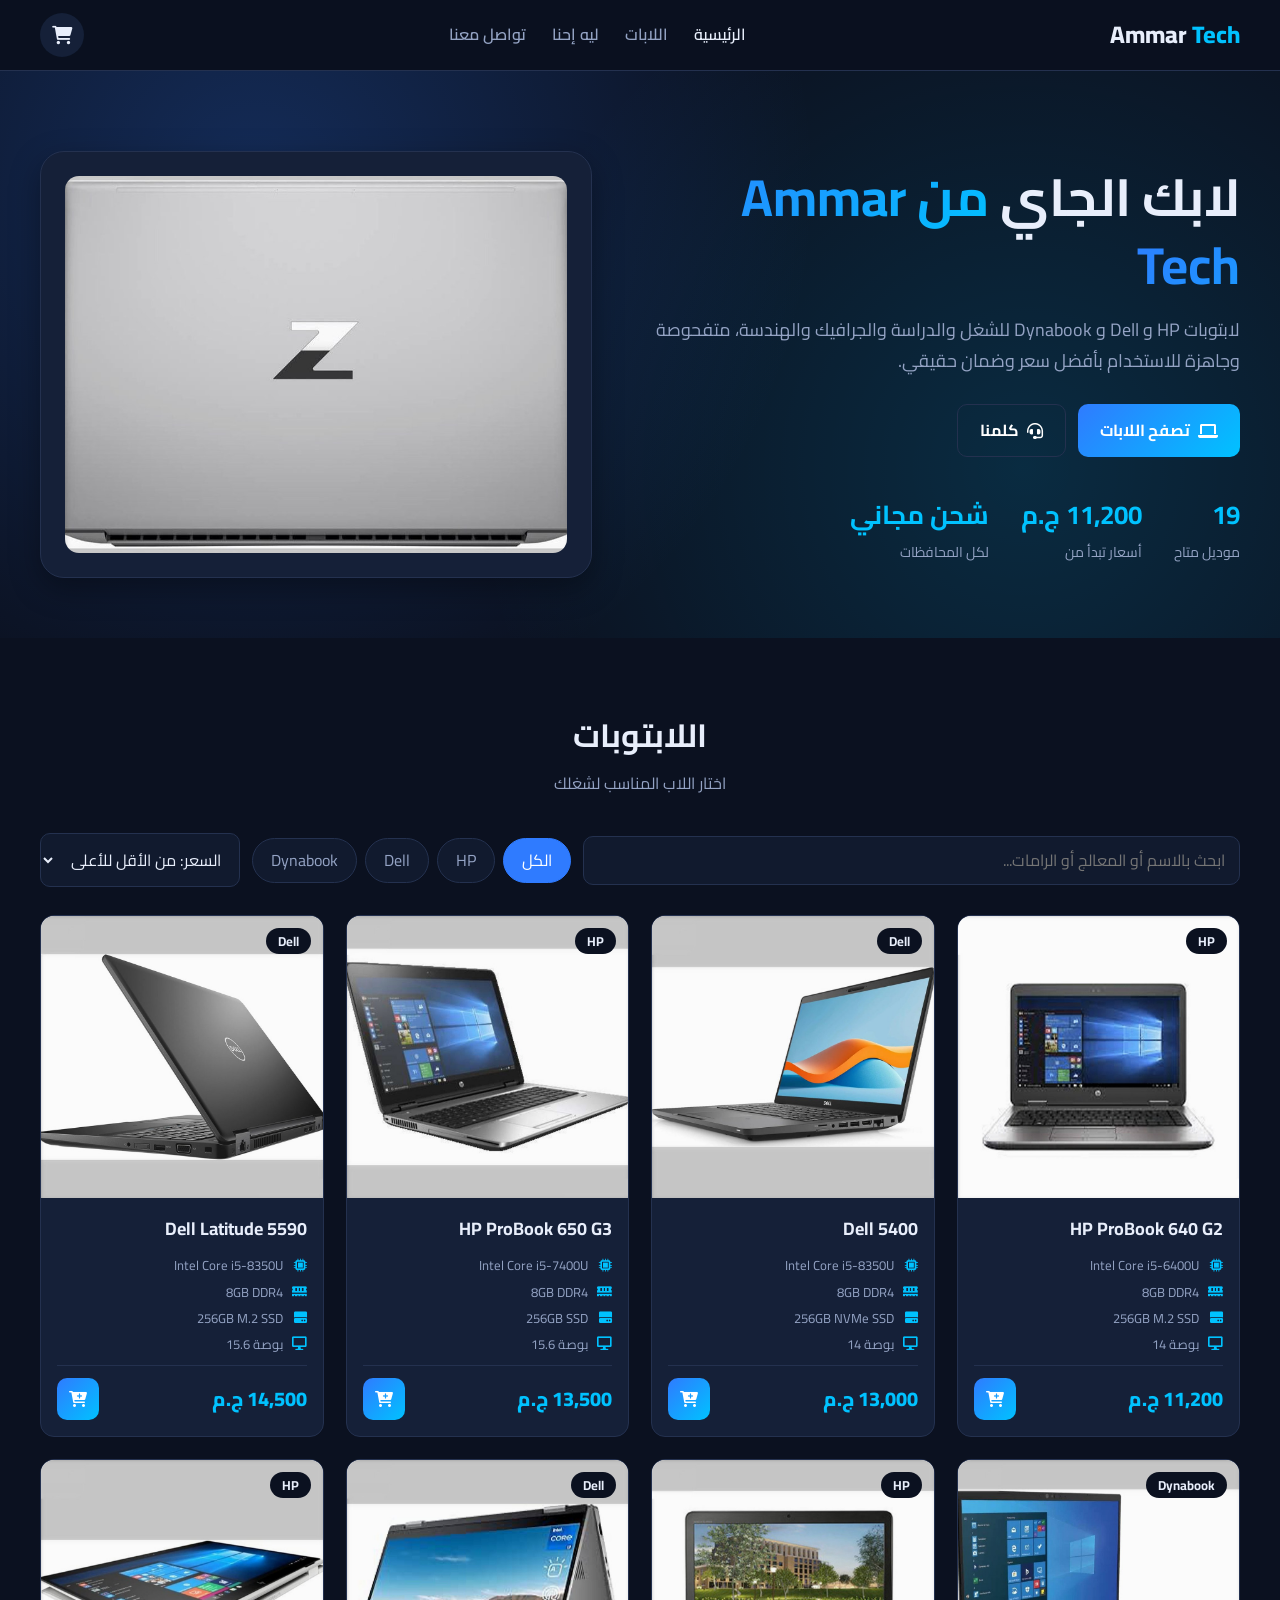
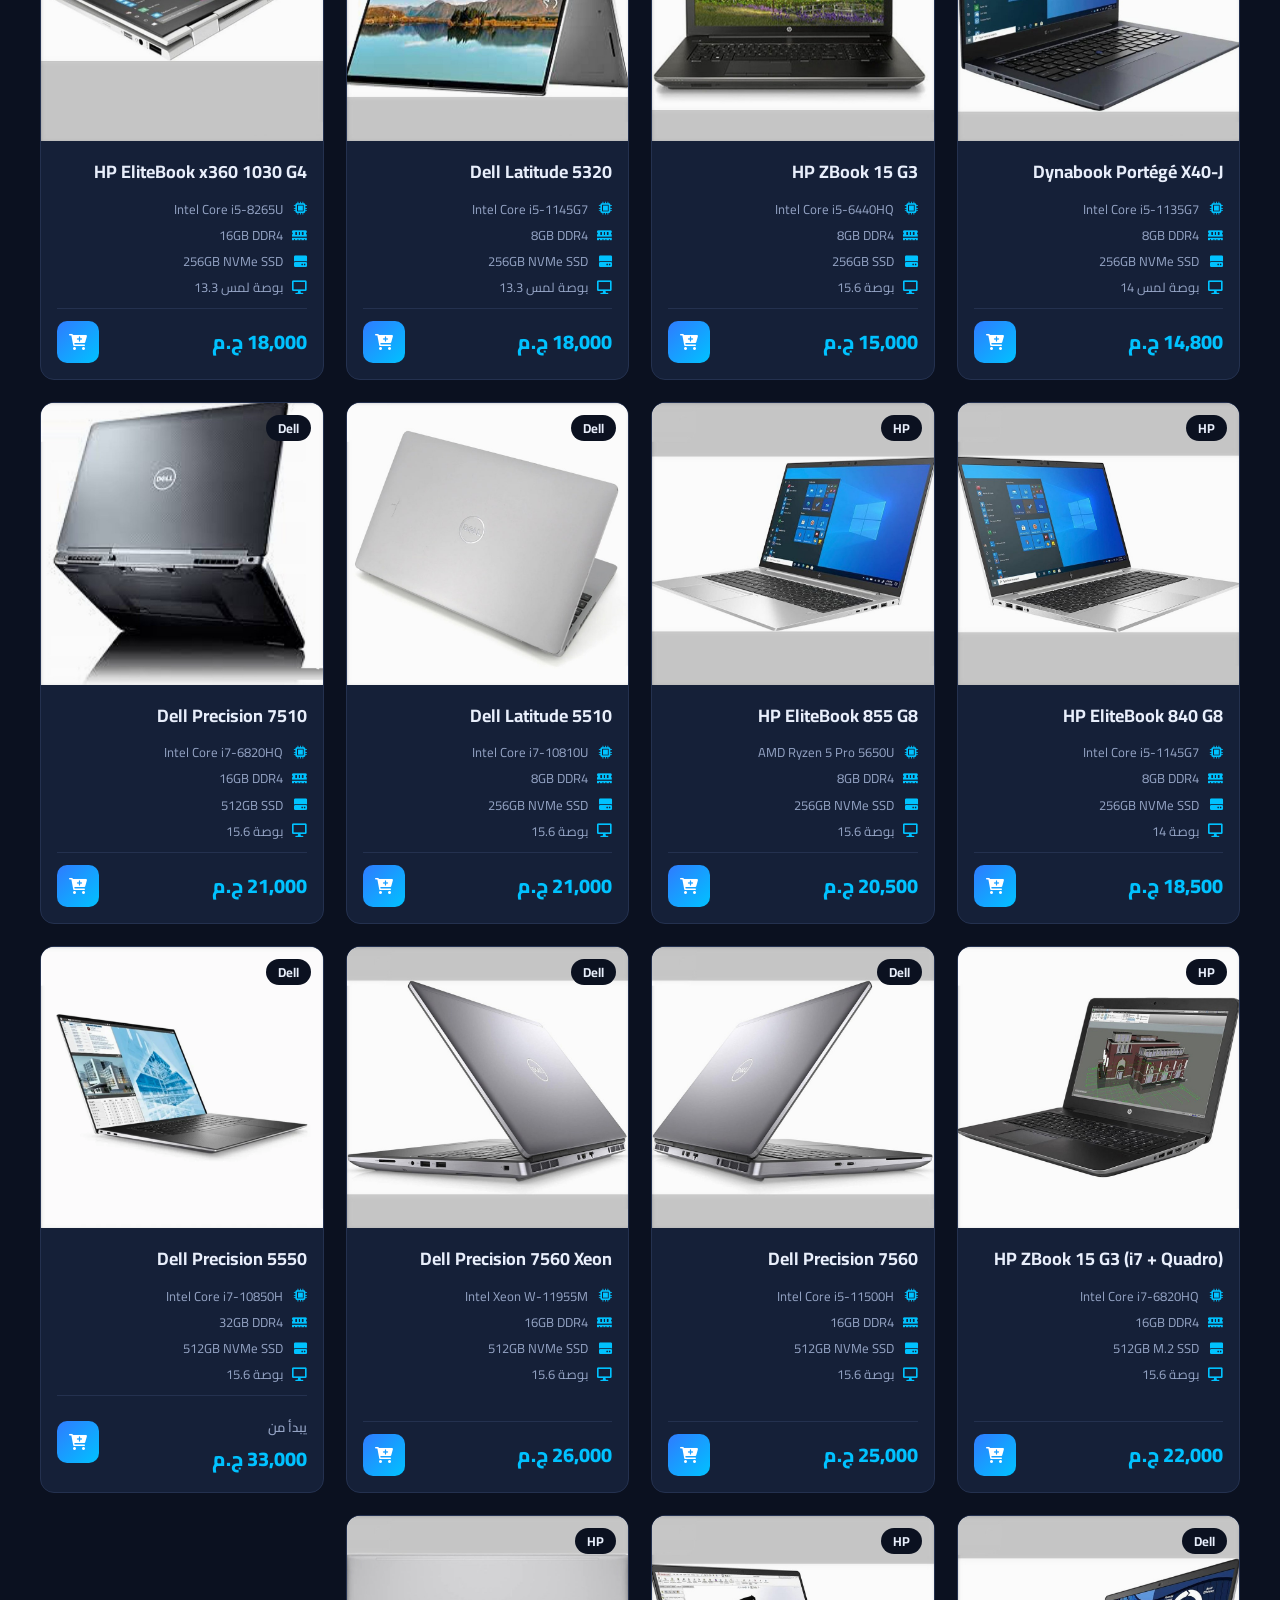
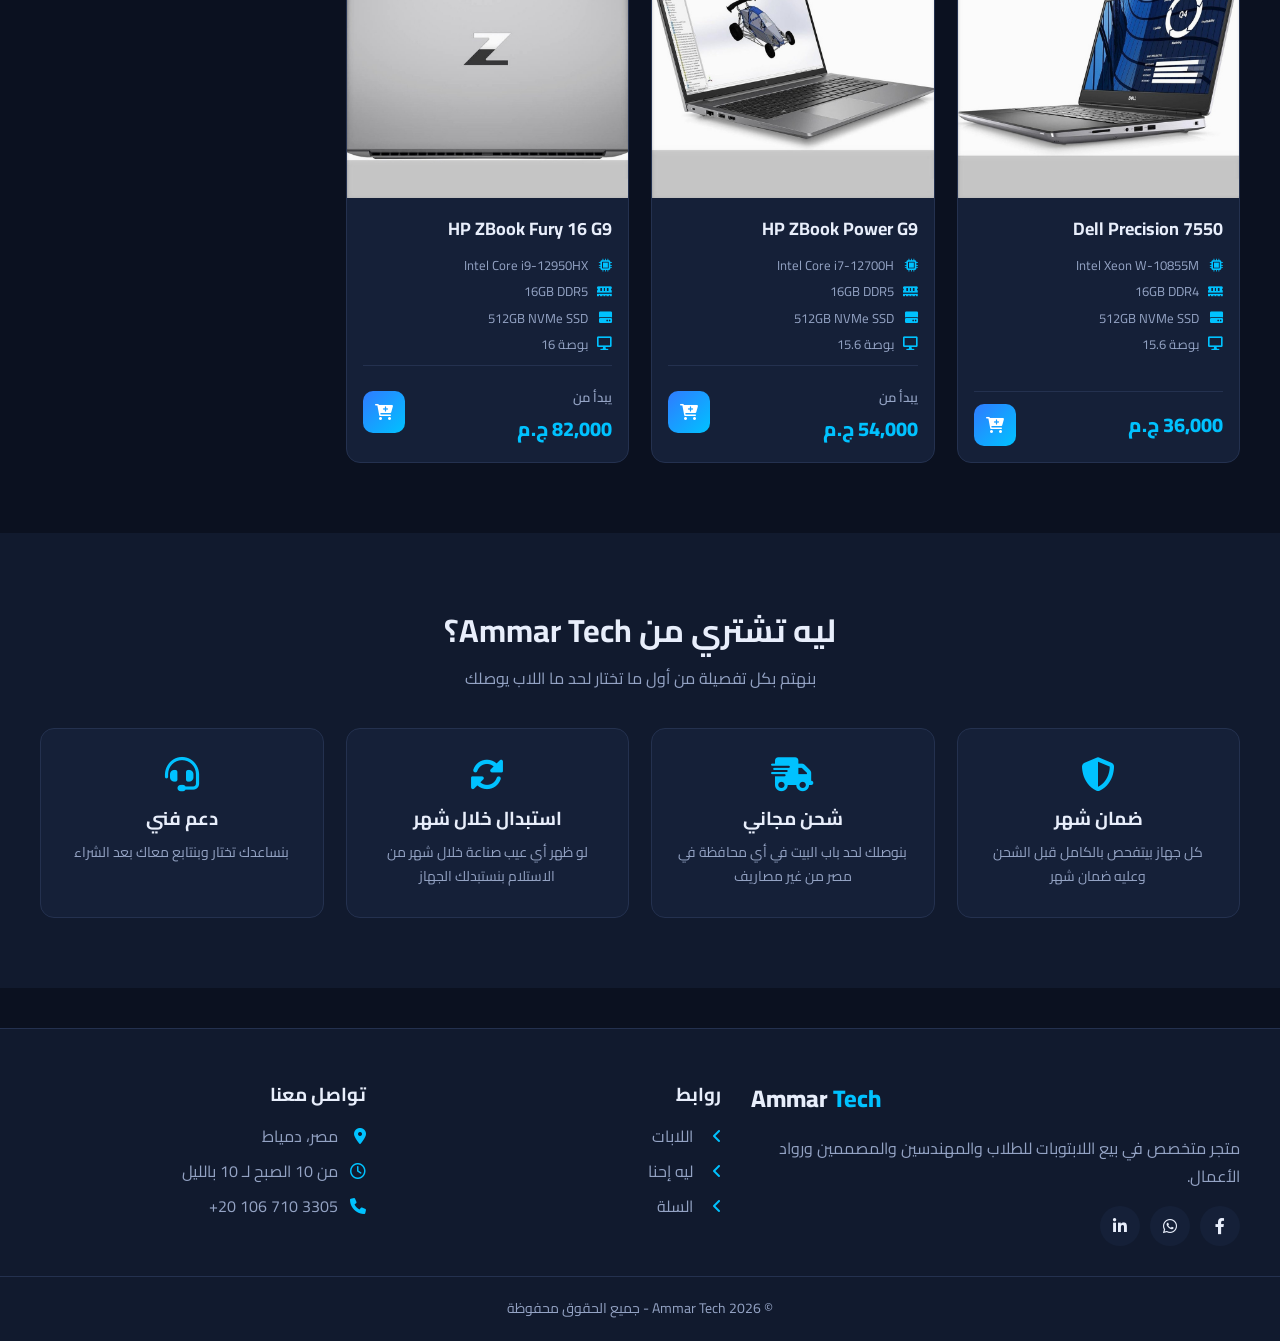
==== commit ba565fa2: "Rewrite laptop descriptions and add warranty, shipping and exchange policy Co-Authored-By: Claude Op" ====
--- a/index.html
+++ b/index.html
@@ -46,7 +46,7 @@
           <div class="stats">
             <div><b id="count-laptops"></b><span>موديل متاح</span></div>
             <div><b id="min-price"></b><span>أسعار تبدأ من</span></div>
-            <div><b>ضمان</b><span>على كل الأجهزة</span></div>
+            <div><b>شحن مجاني</b><span>لكل المحافظات</span></div>
           </div>
         </div>
         <div class="hero-img">
@@ -82,18 +82,18 @@
         <div class="grid">
           <div class="feature">
             <i class="fa-solid fa-shield-halved"></i>
-            <h3>ضمان حقيقي</h3>
-            <p>كل الأجهزة متفحوصة بالكامل وعليها ضمان</p>
+            <h3>ضمان شهر</h3>
+            <p>كل جهاز بيتفحص بالكامل قبل الشحن وعليه ضمان شهر</p>
           </div>
           <div class="feature">
             <i class="fa-solid fa-truck-fast"></i>
-            <h3>شحن لكل المحافظات</h3>
-            <p>بنوصلك لحد باب البيت في أي مكان في مصر</p>
+            <h3>شحن مجاني</h3>
+            <p>بنوصلك لحد باب البيت في أي محافظة في مصر من غير مصاريف</p>
           </div>
           <div class="feature">
-            <i class="fa-solid fa-tags"></i>
-            <h3>أفضل سعر</h3>
-            <p>أسعار منافسة على كل الموديلات</p>
+            <i class="fa-solid fa-rotate"></i>
+            <h3>استبدال خلال شهر</h3>
+            <p>لو ظهر أي عيب صناعة خلال شهر من الاستلام بنستبدلك الجهاز</p>
           </div>
           <div class="feature">
             <i class="fa-solid fa-headset"></i>
--- a/css/style.css
+++ b/css/style.css
@@ -572,6 +572,28 @@
   flex: 1 1 180px;
 }
 
+.policy {
+  display: grid;
+  gap: 8px;
+  margin-top: 20px;
+  padding: 16px;
+  border: 1px solid var(--line);
+  border-radius: var(--radius);
+  background: var(--bg-2);
+  font-size: 14px;
+}
+
+.policy li {
+  display: flex;
+  gap: 10px;
+  align-items: center;
+}
+
+.policy i {
+  width: 18px;
+  color: var(--main-2);
+}
+
 .specs-table {
   width: 100%;
   border-collapse: collapse;
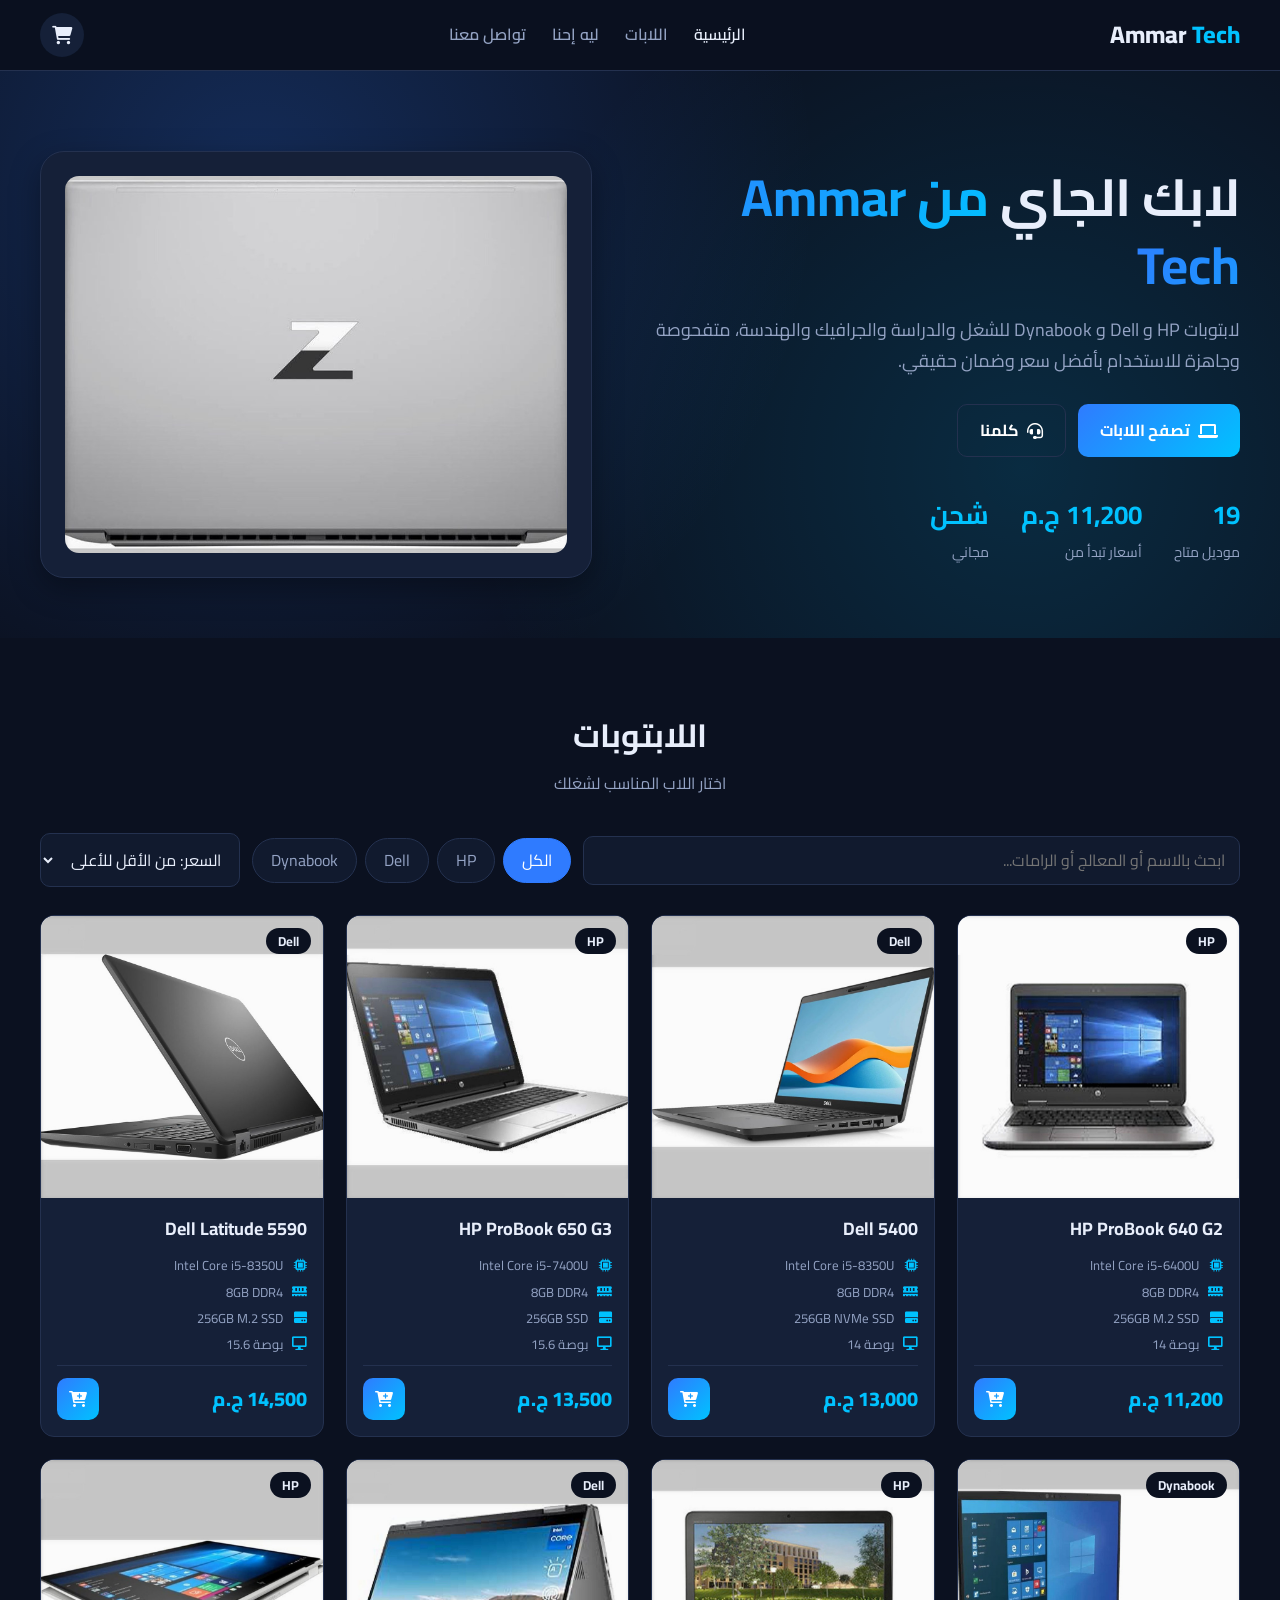
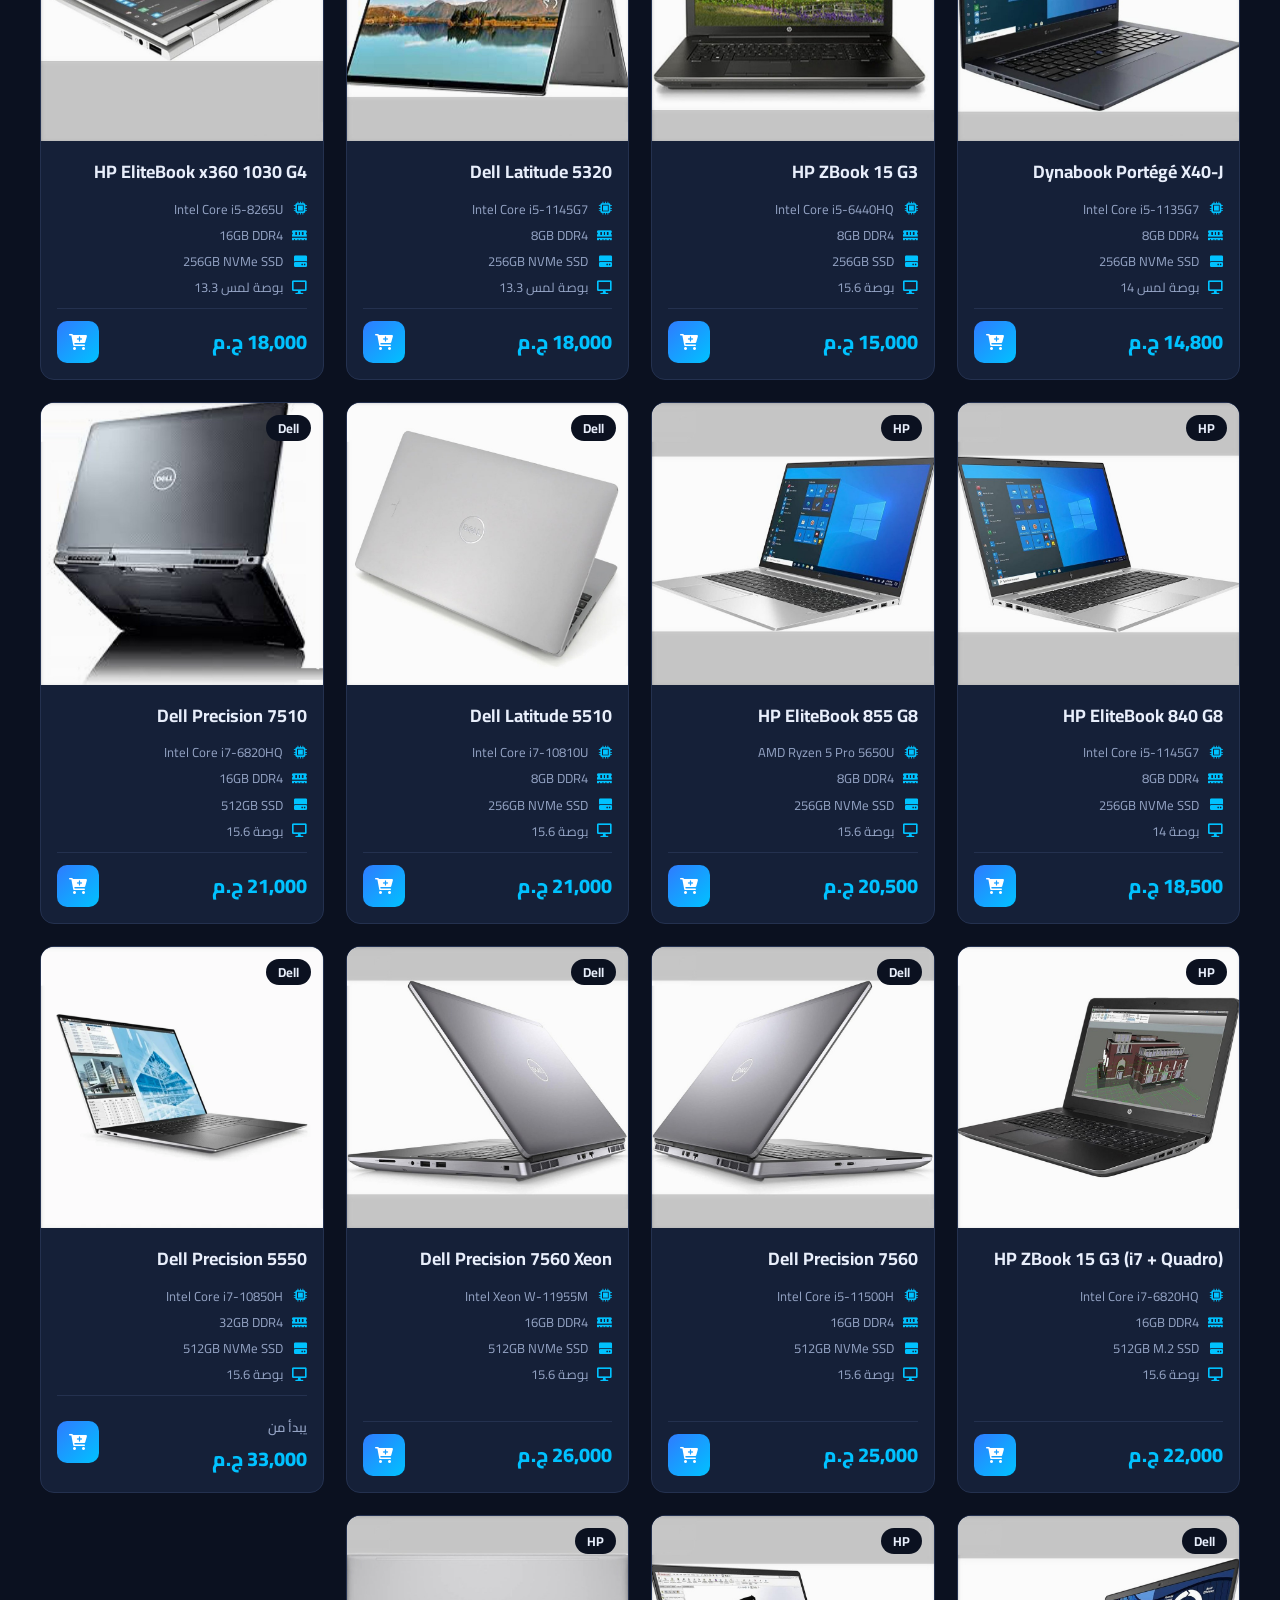
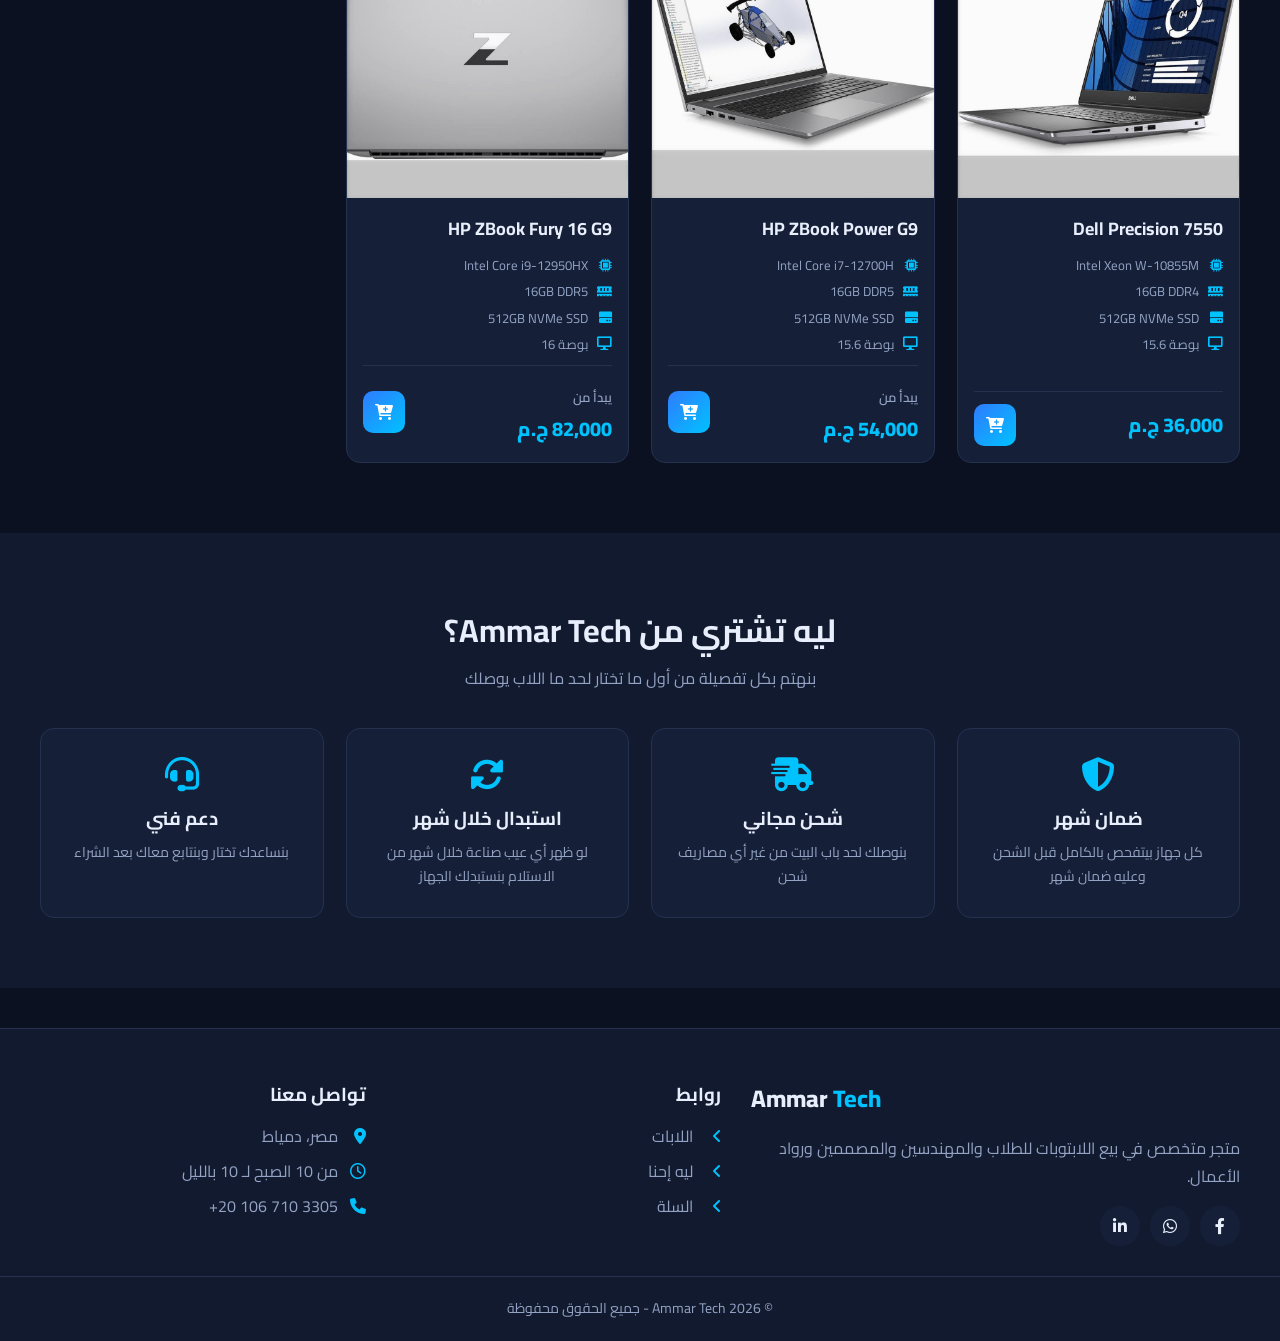
==== commit 689753a5: "Simplify free shipping wording Co-Authored-By: Claude Opus 5.5 <noreply@anthropic.com>" ====
--- a/index.html
+++ b/index.html
@@ -46,7 +46,7 @@
           <div class="stats">
             <div><b id="count-laptops"></b><span>موديل متاح</span></div>
             <div><b id="min-price"></b><span>أسعار تبدأ من</span></div>
-            <div><b>شحن مجاني</b><span>لكل المحافظات</span></div>
+            <div><b>شحن</b><span>مجاني</span></div>
           </div>
         </div>
         <div class="hero-img">
@@ -88,7 +88,7 @@
           <div class="feature">
             <i class="fa-solid fa-truck-fast"></i>
             <h3>شحن مجاني</h3>
-            <p>بنوصلك لحد باب البيت في أي محافظة في مصر من غير مصاريف</p>
+            <p>بنوصلك لحد باب البيت من غير أي مصاريف شحن</p>
           </div>
           <div class="feature">
             <i class="fa-solid fa-rotate"></i>
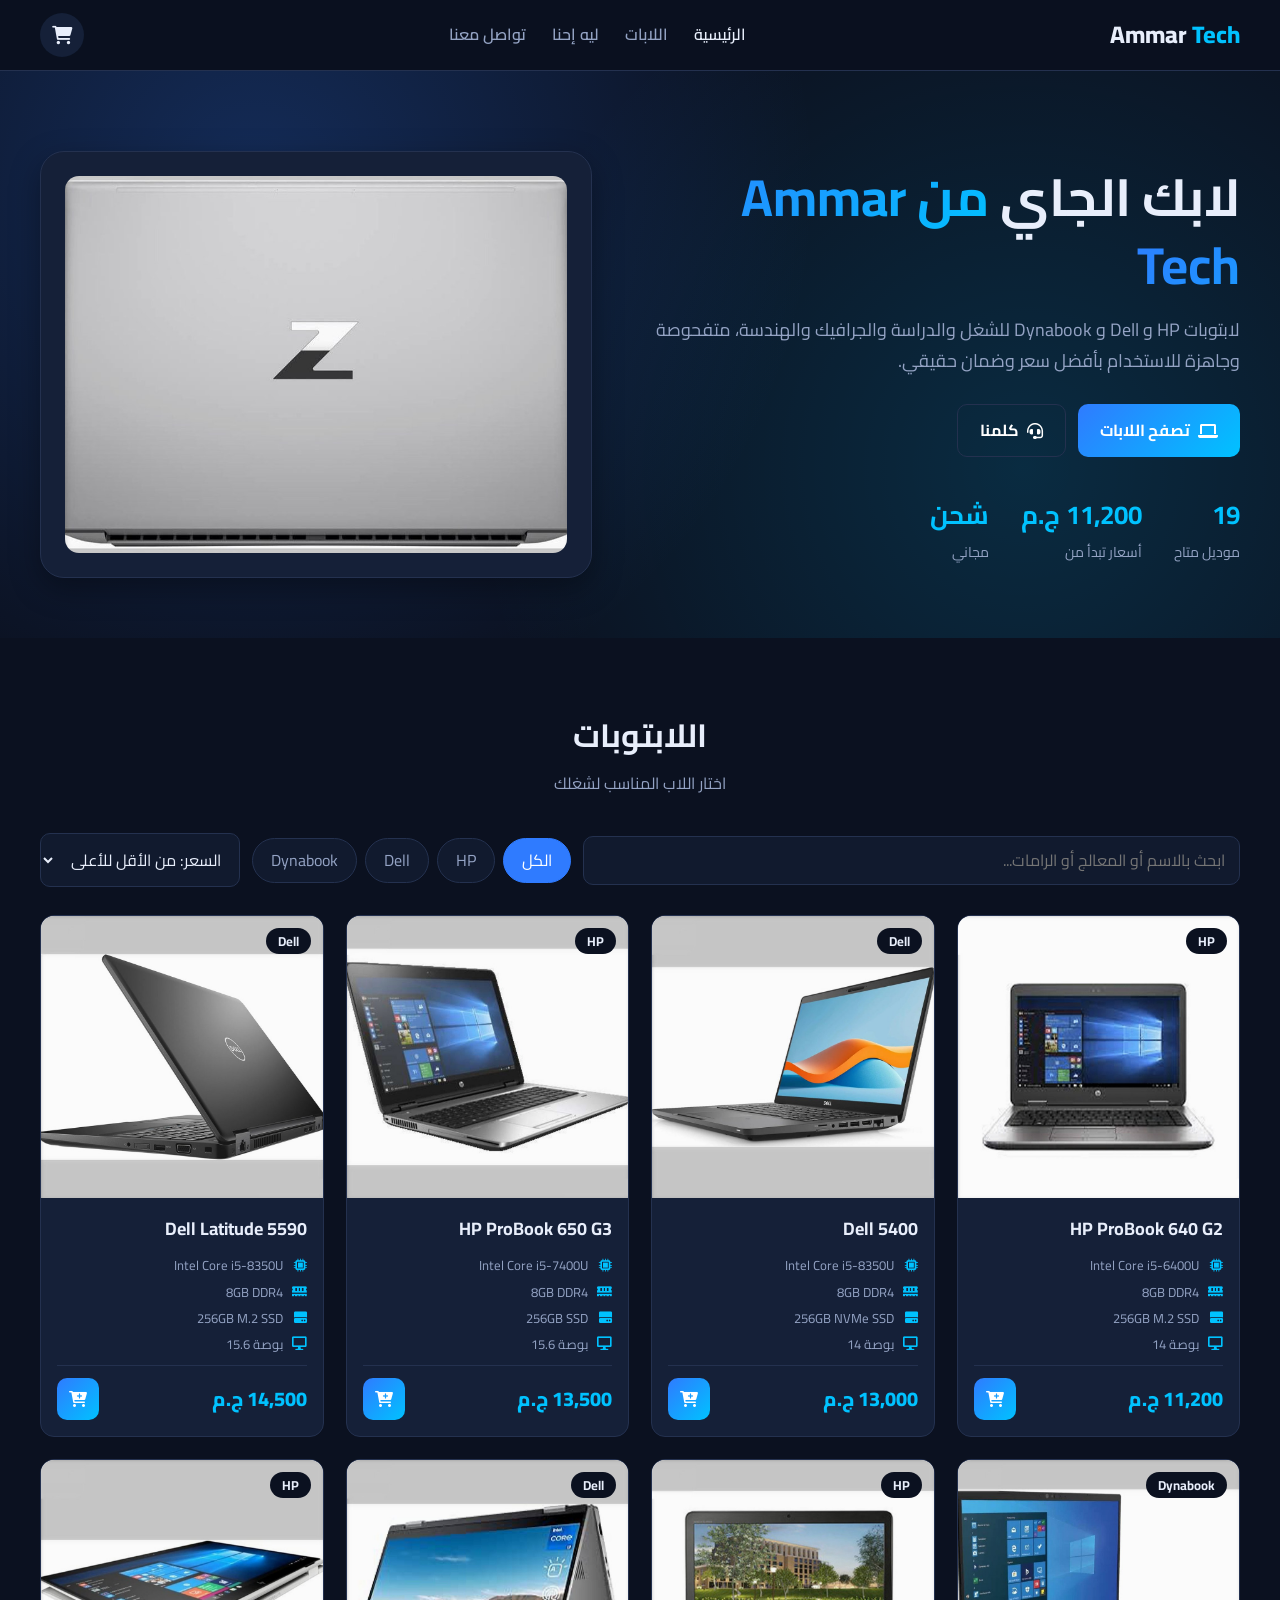
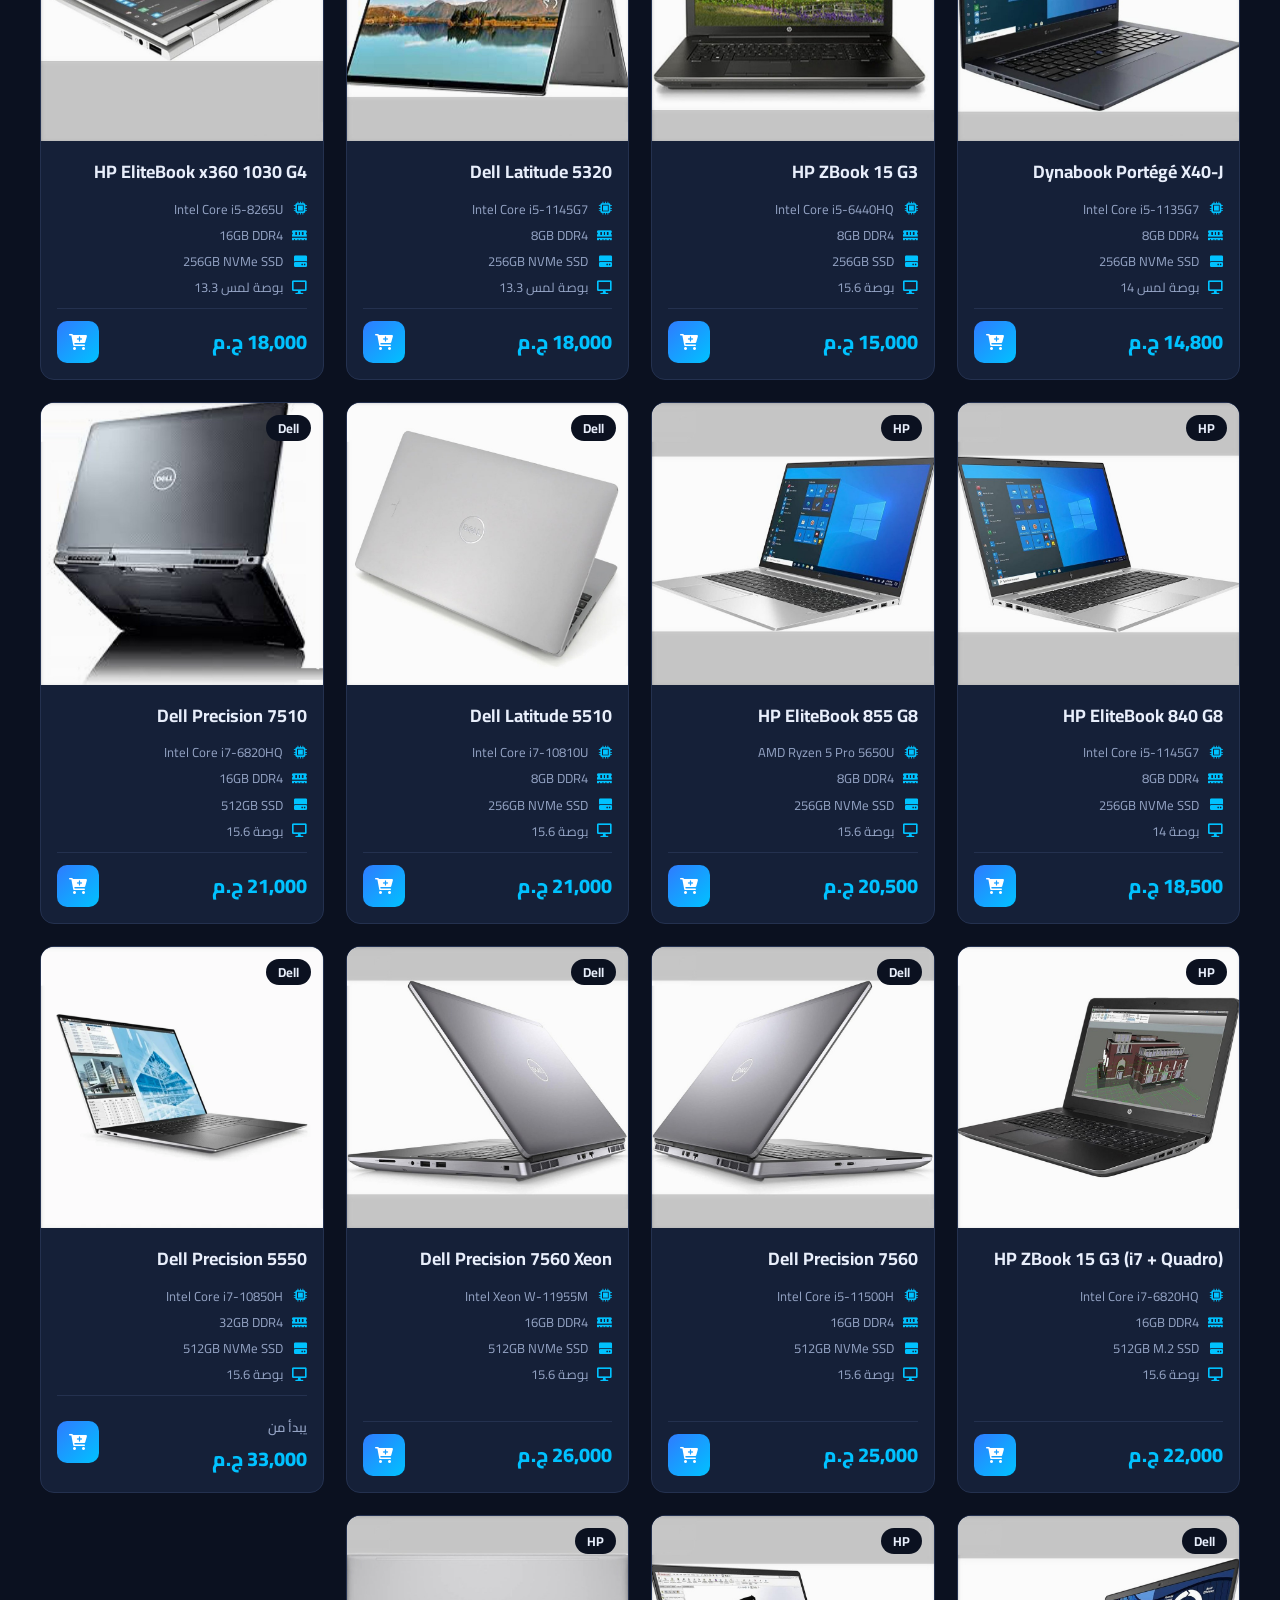
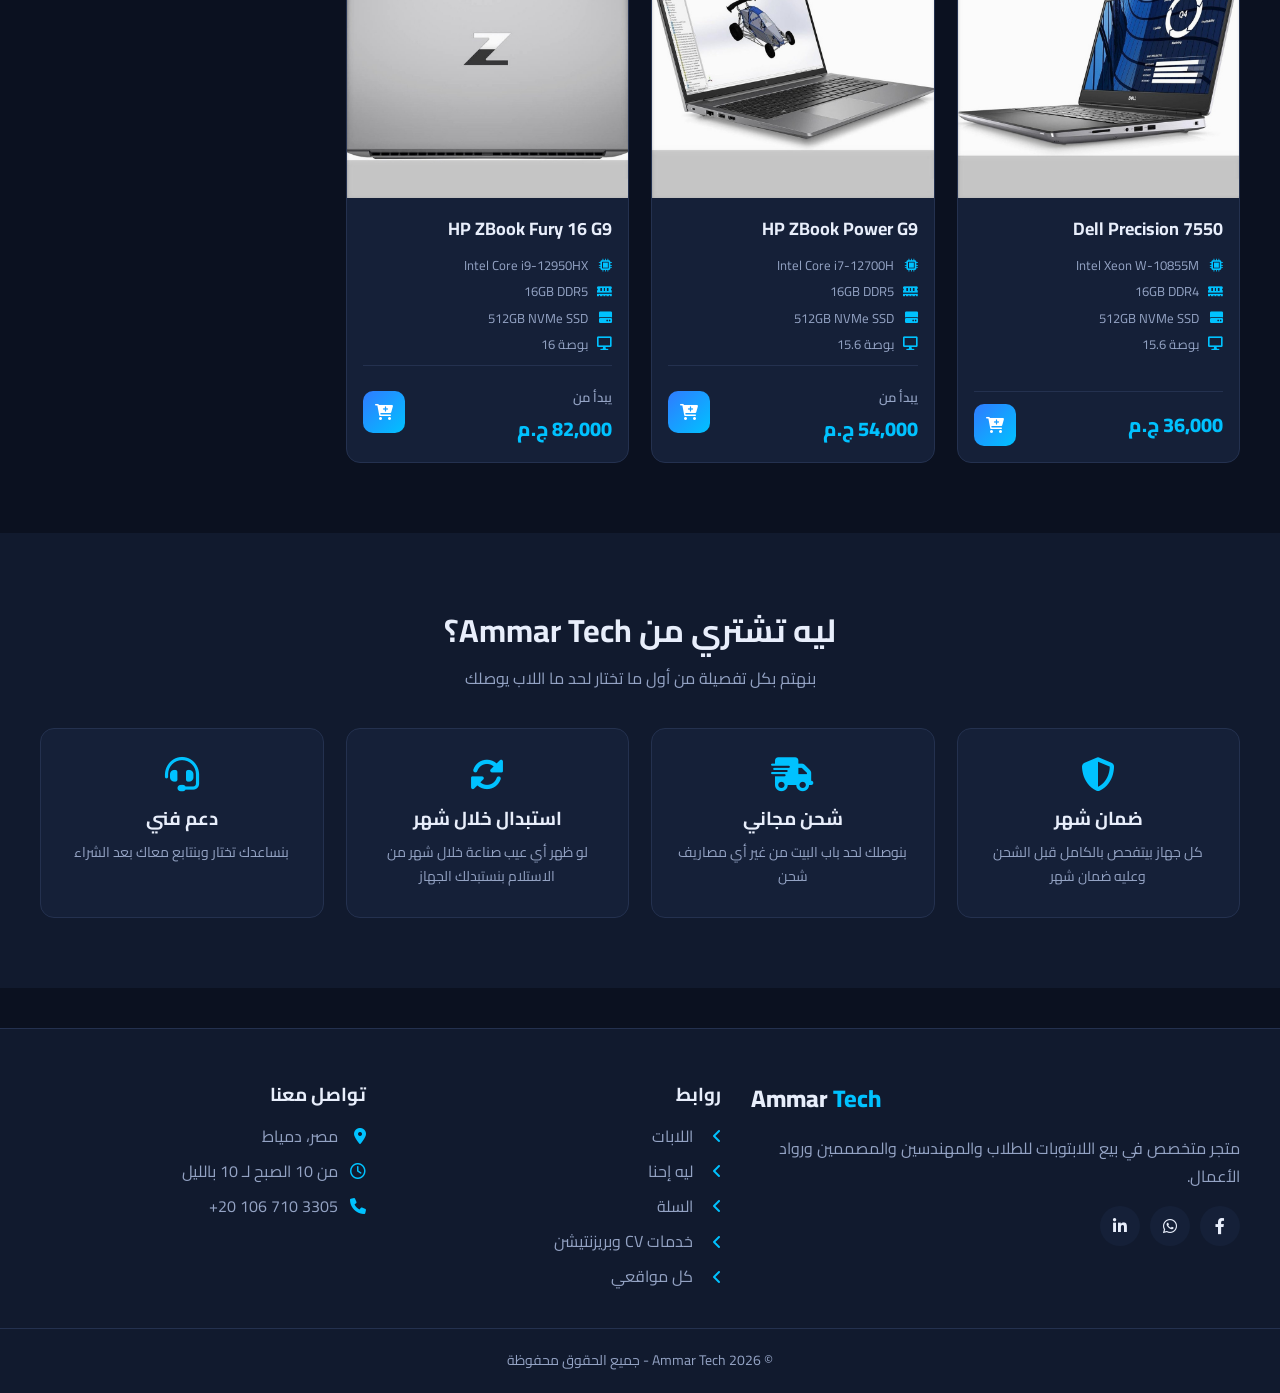
==== commit 635e686c: "Link services site and personal hub in footer Co-Authored-By: Claude Opus 5.5 <noreply@anthropic.com" ====
--- a/index.html
+++ b/index.html
@@ -123,6 +123,8 @@
             <li><i class="fa-solid fa-angle-left"></i><a href="#laptops">اللابات</a></li>
             <li><i class="fa-solid fa-angle-left"></i><a href="#why-us">ليه إحنا</a></li>
             <li><i class="fa-solid fa-angle-left"></i><a href="cart.html">السلة</a></li>
+            <li><i class="fa-solid fa-angle-left"></i><a href="https://amarmousa.github.io/cv-services/">خدمات CV وبريزنتيشن</a></li>
+            <li><i class="fa-solid fa-angle-left"></i><a href="https://amarmousa.github.io/">كل مواقعي</a></li>
           </ul>
         </div>
         <div>
--- a/css/style.css
+++ b/css/style.css
@@ -822,6 +822,14 @@
     grid-template-columns: 1fr;
   }
 
+  /* let grid columns shrink instead of growing to fit wide content like the thumbs row */
+  .hero .container > *,
+  .product > *,
+  .cart-layout > *,
+  .footer .container > * {
+    min-width: 0;
+  }
+
   .hero-img {
     order: -1;
   }
@@ -832,8 +840,20 @@
 }
 
 @media (max-width: 640px) {
+  /* menu moves to its own row under the logo */
+  .header .container {
+    flex-wrap: wrap;
+    height: auto;
+    padding: 10px 0;
+    row-gap: 8px;
+  }
+
   .nav {
-    display: none;
+    order: 3;
+    width: 100%;
+    justify-content: space-between;
+    gap: 12px;
+    font-size: 14px;
   }
 
   .hero {
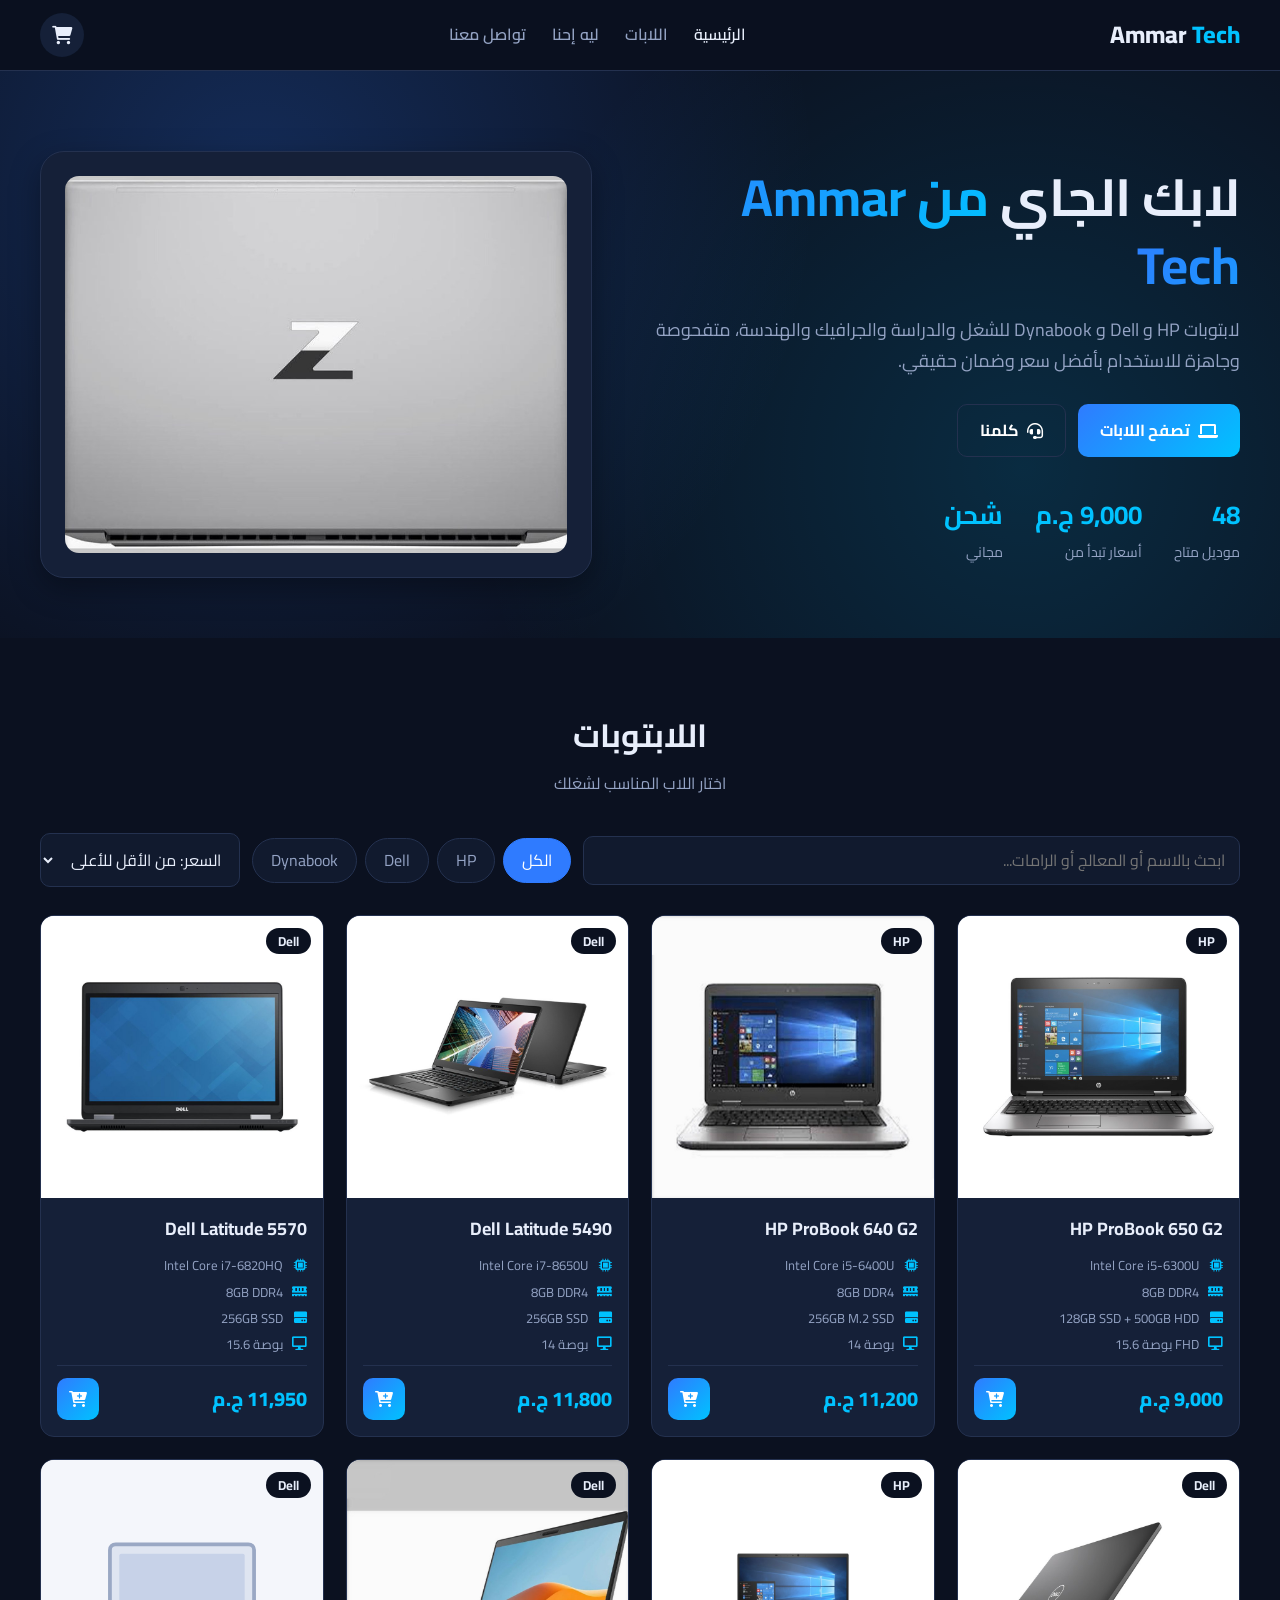
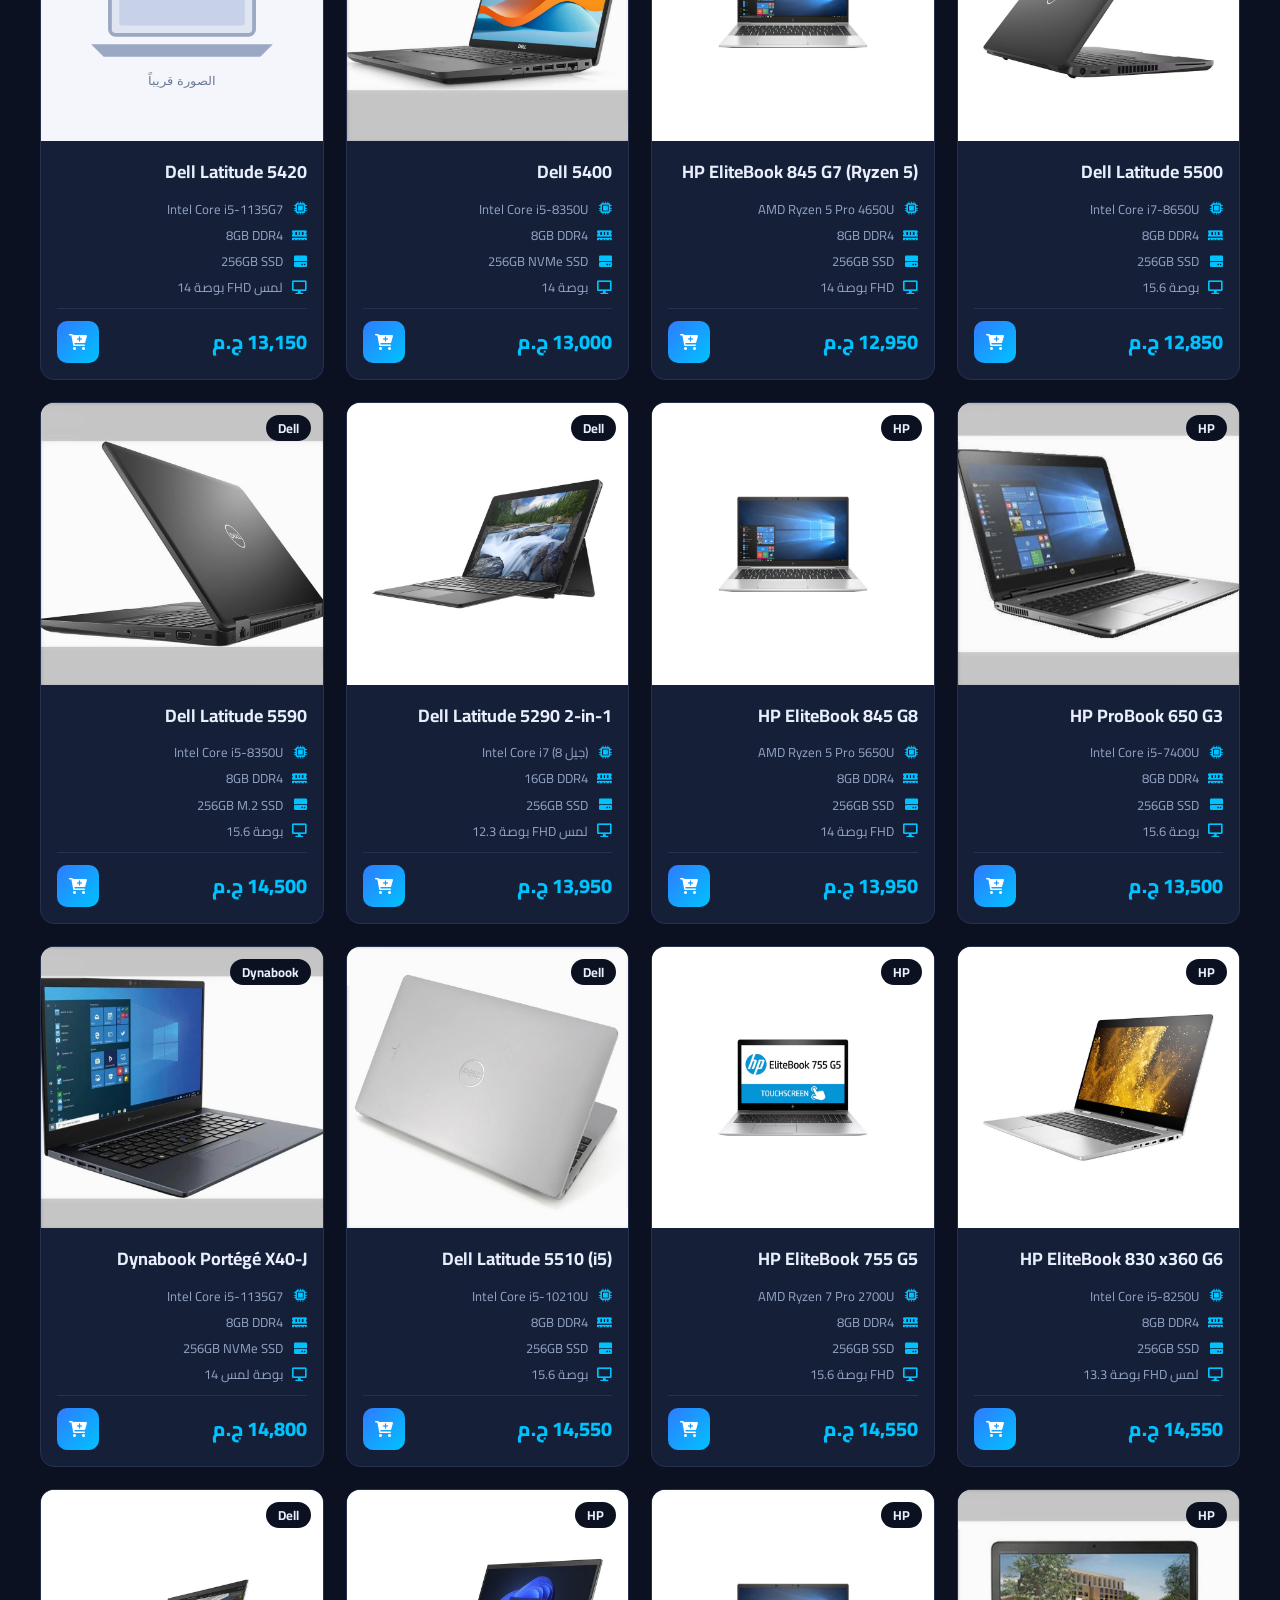
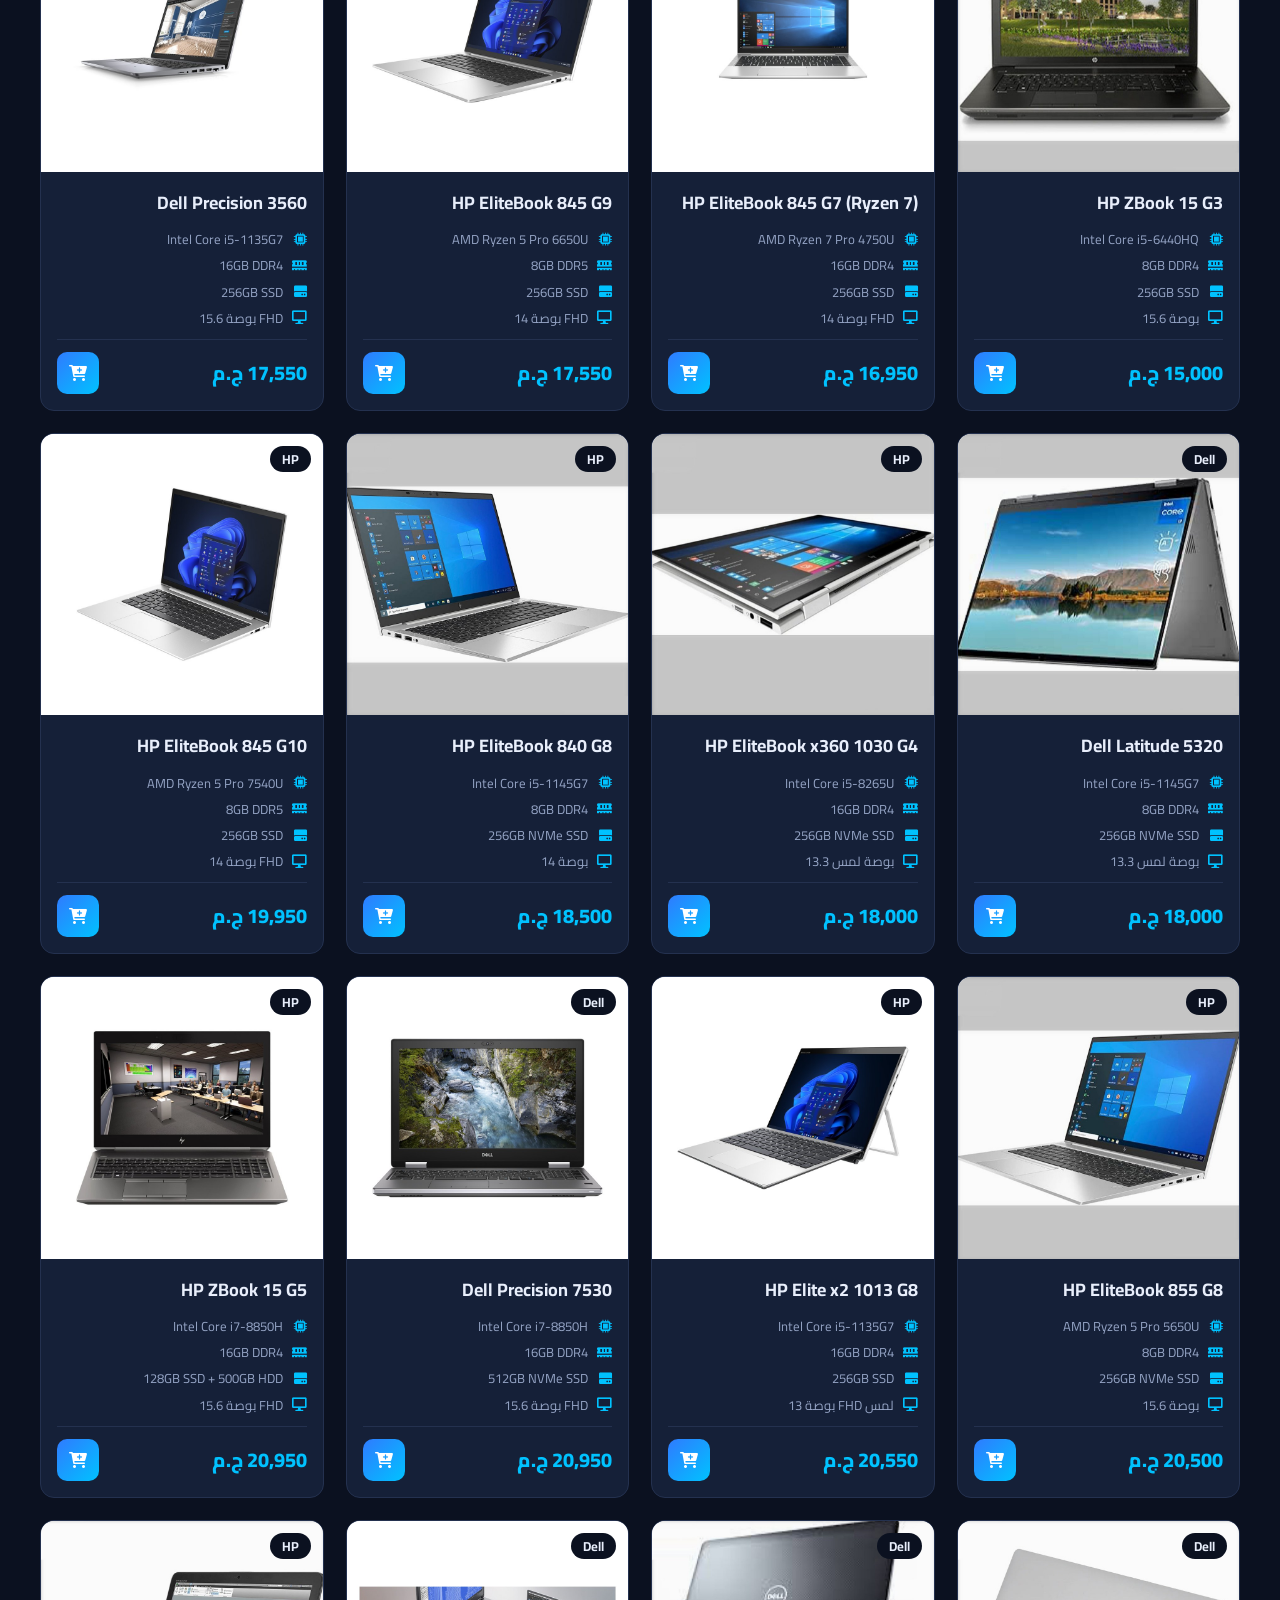
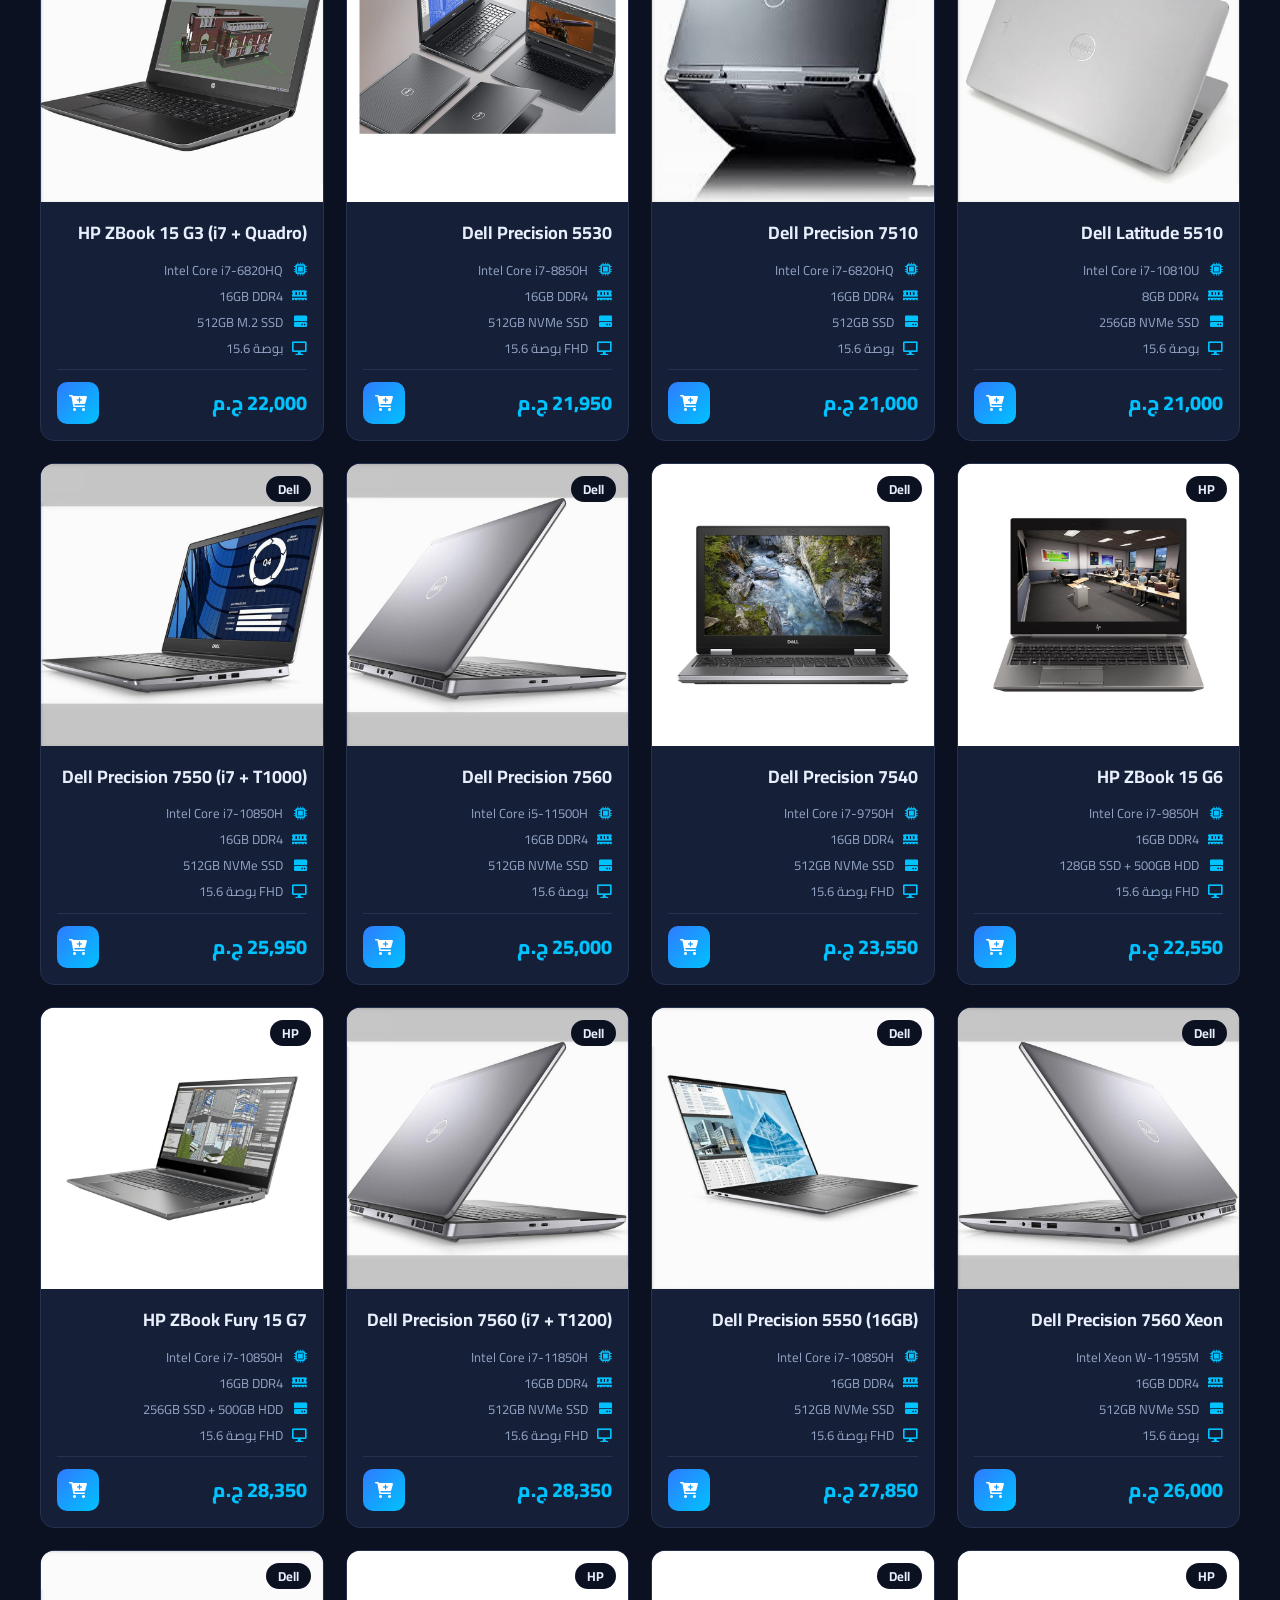
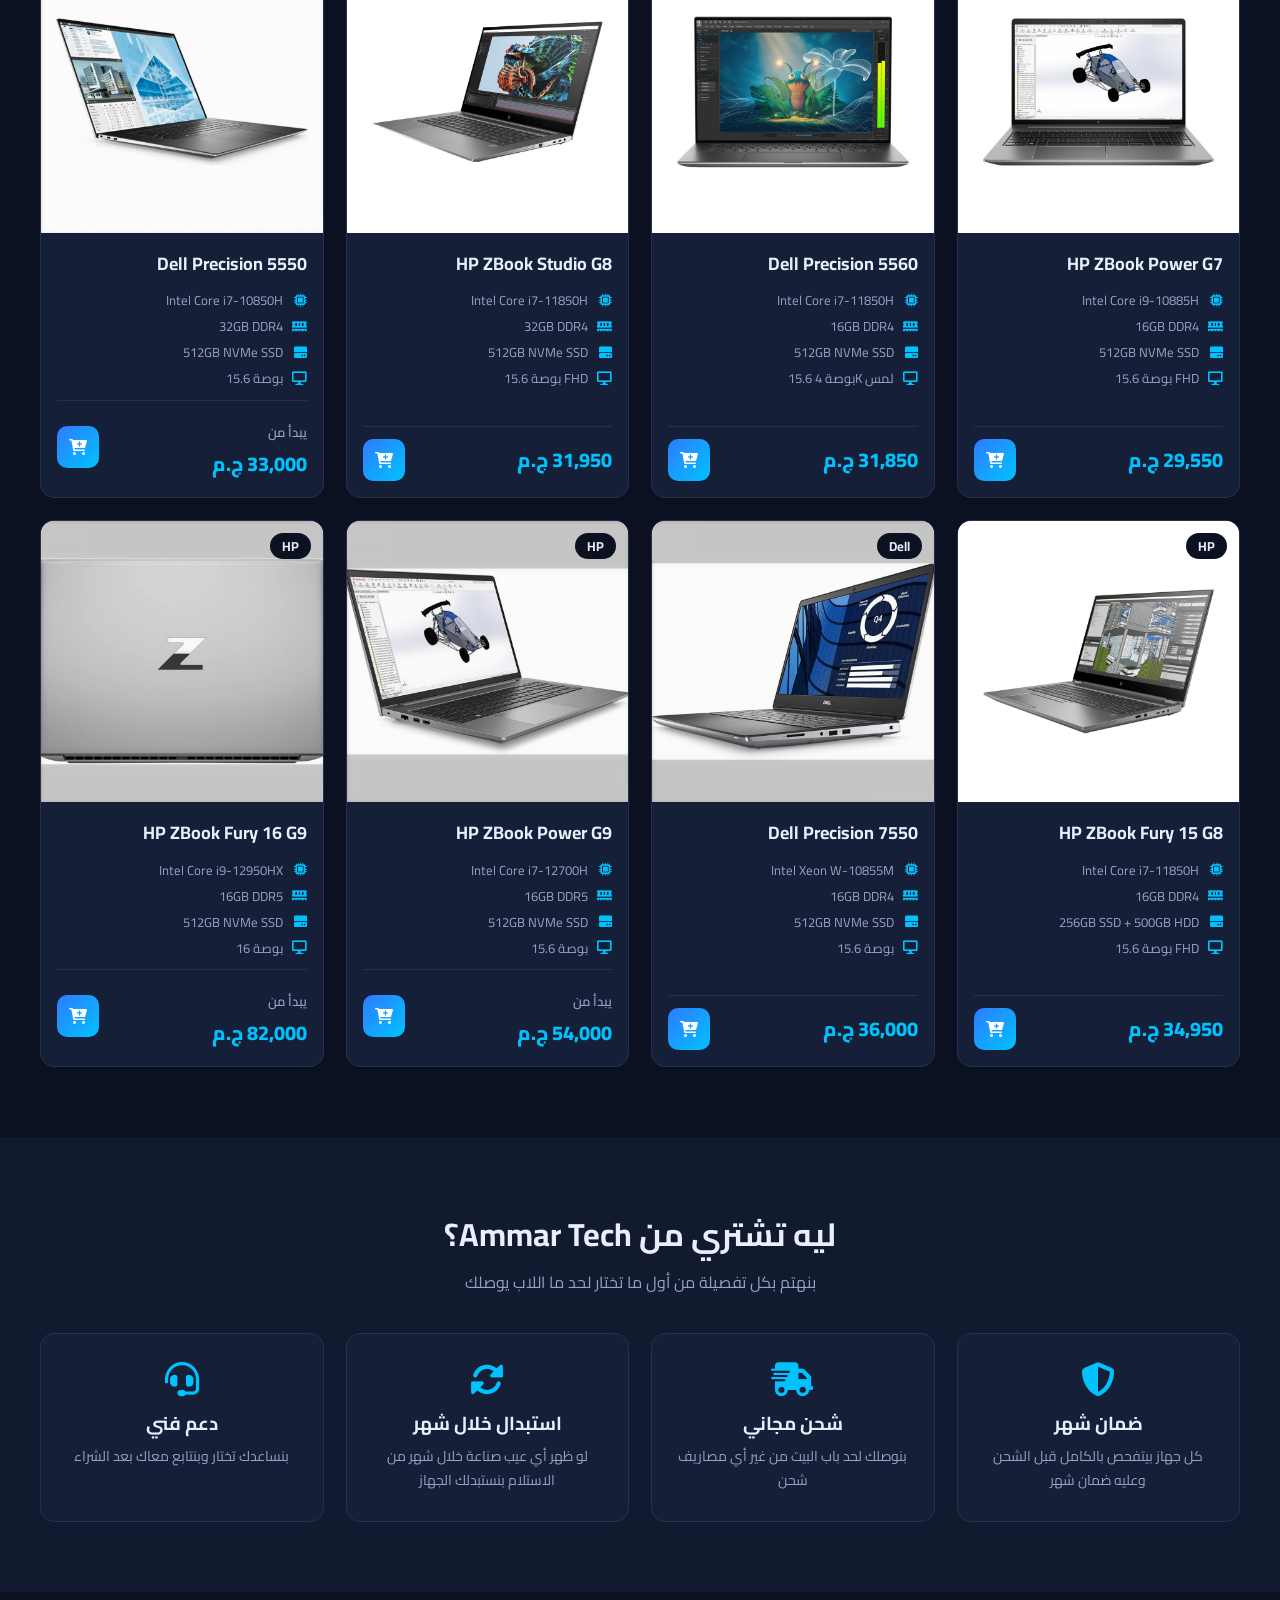
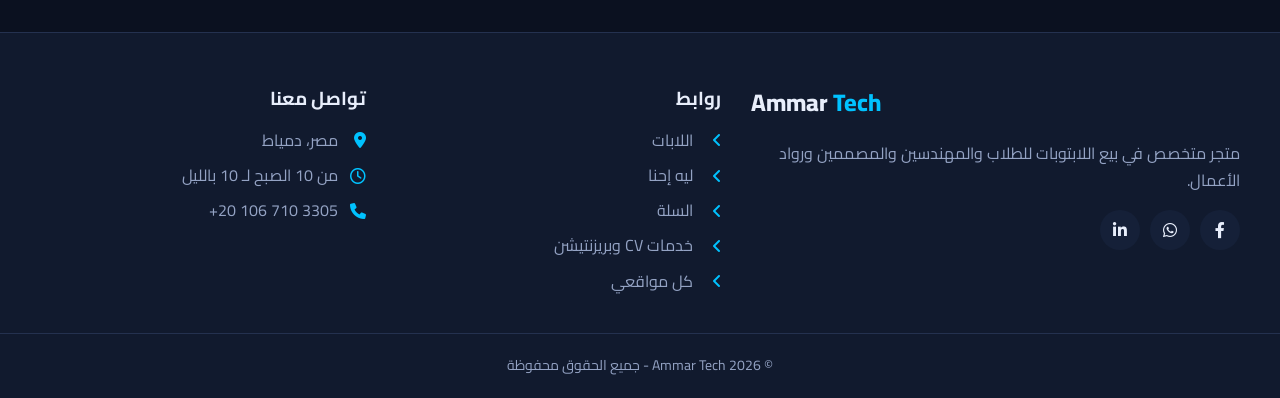
==== commit 0ab3dc89: "Version CSS and JS links so browsers load updates Co-Authored-By: Claude Opus 5.5 <noreply@anthropic" ====
--- a/index.html
+++ b/index.html
@@ -9,7 +9,7 @@
     <link rel="preconnect" href="https://fonts.googleapis.com" />
     <link rel="preconnect" href="https://fonts.gstatic.com" crossorigin />
     <link href="https://fonts.googleapis.com/css2?family=Cairo:wght@400;600;700;800&display=swap" rel="stylesheet" />
-    <link rel="stylesheet" href="css/style.css" />
+    <link rel="stylesheet" href="css/style.css?v=20261030" />
   </head>
   <body>
     <!-- Start Header -->
@@ -140,8 +140,8 @@
     </footer>
     <!-- End Footer -->
 
-    <script src="js/data.js"></script>
-    <script src="js/app.js"></script>
-    <script src="js/home.js"></script>
+    <script src="js/data.js?v=20261030"></script>
+    <script src="js/app.js?v=20261030"></script>
+    <script src="js/home.js?v=20261030"></script>
   </body>
 </html>
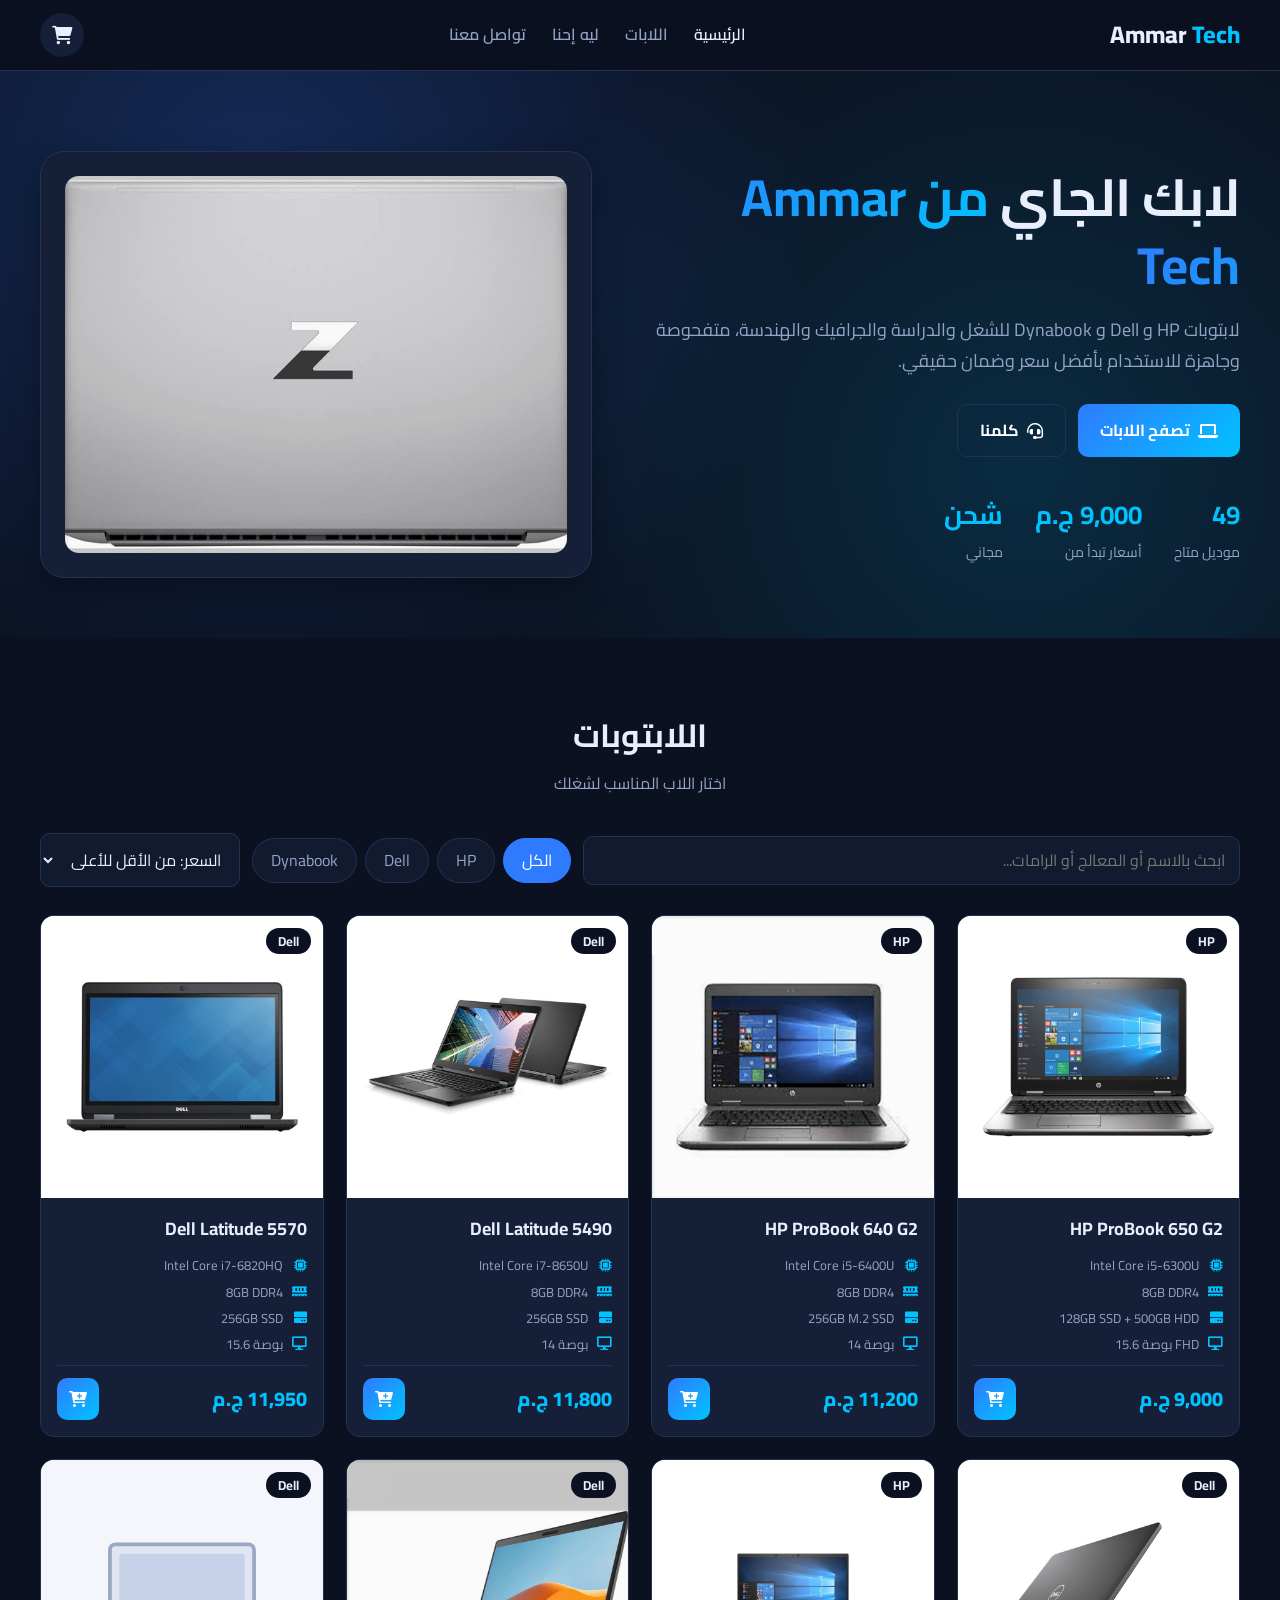
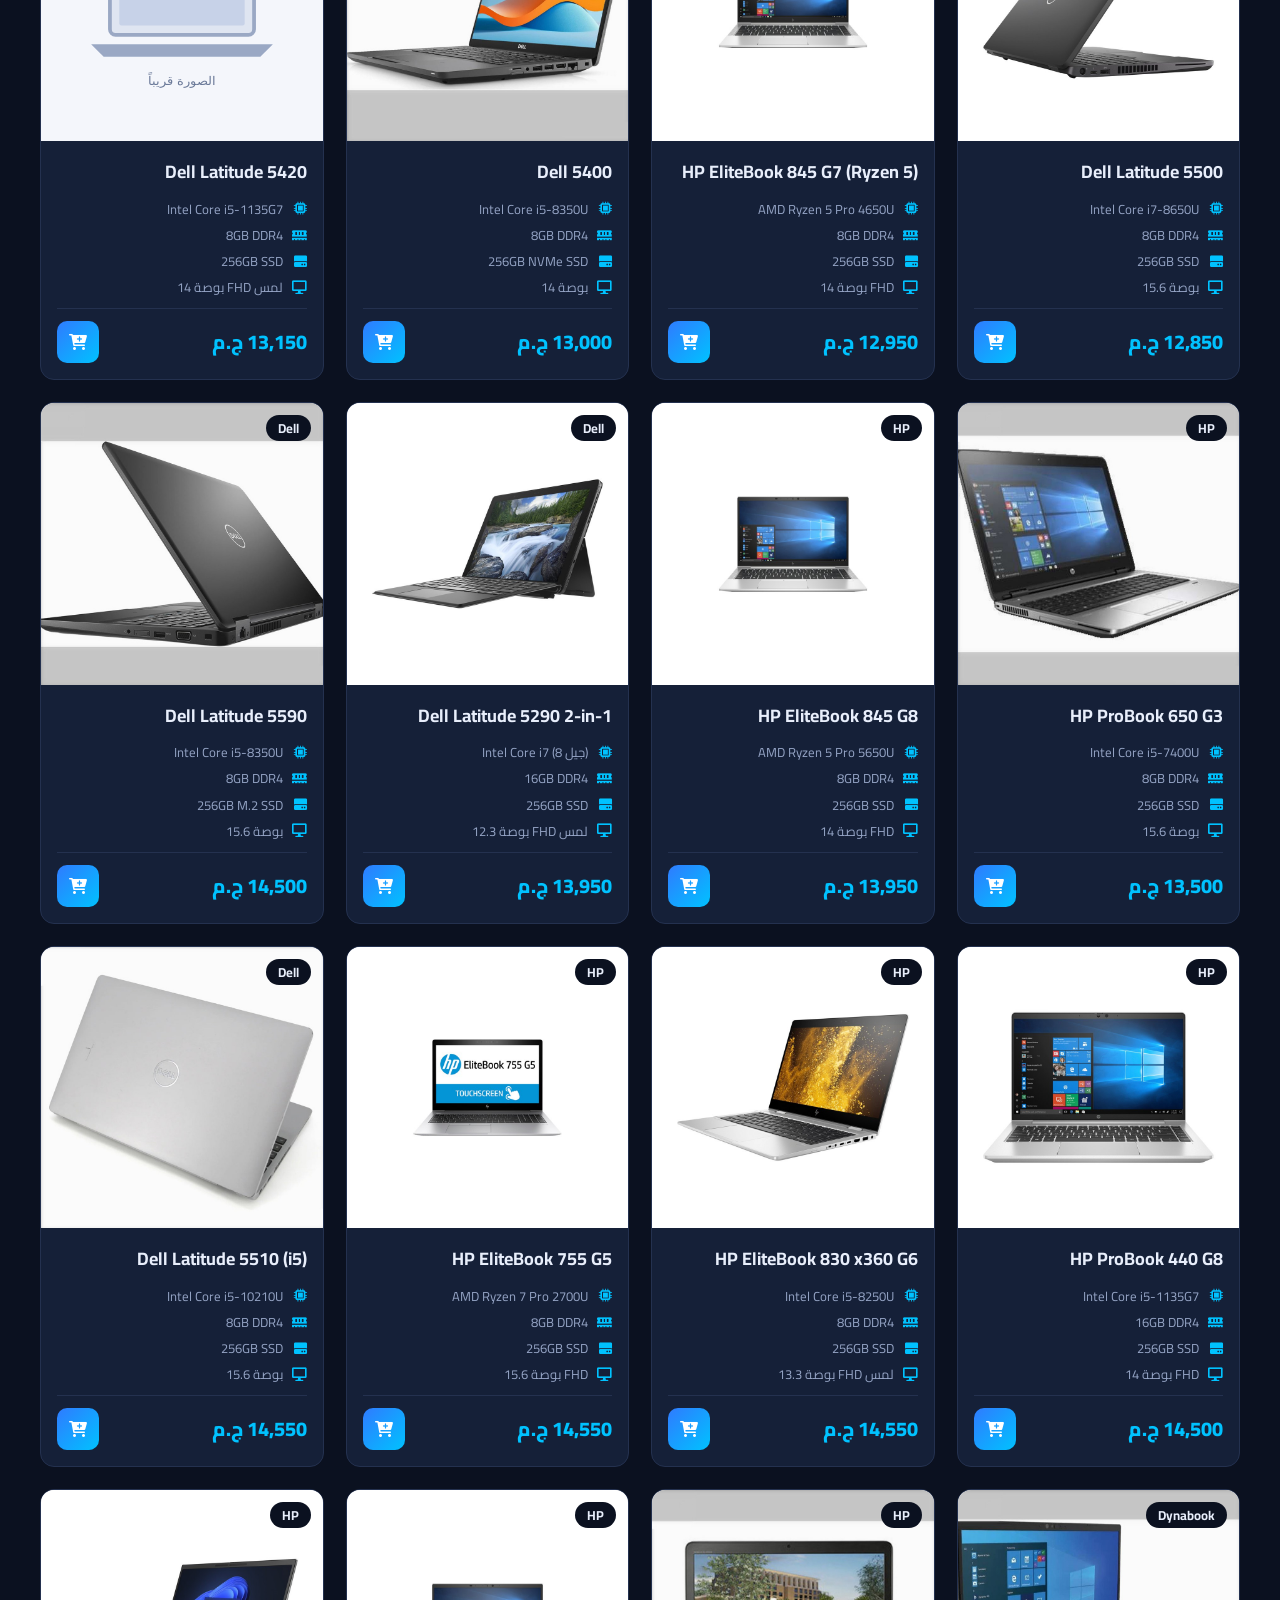
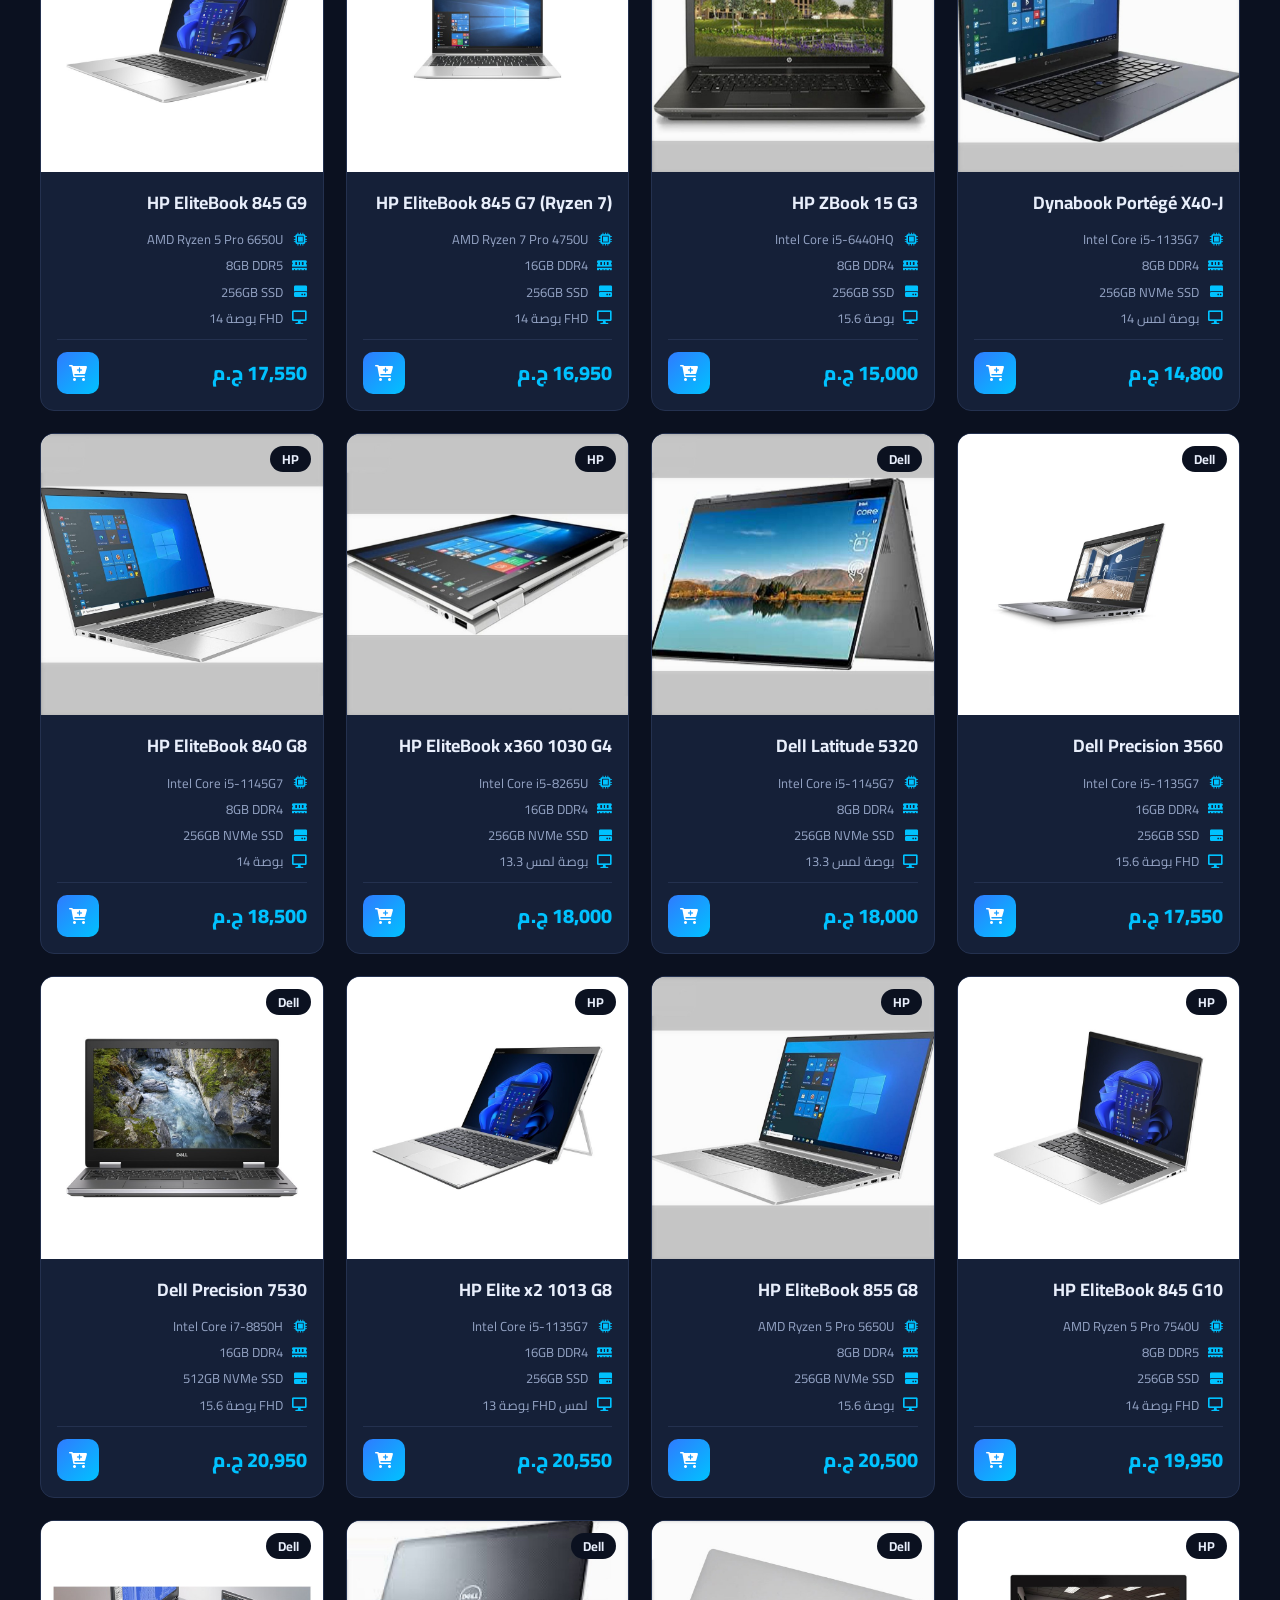
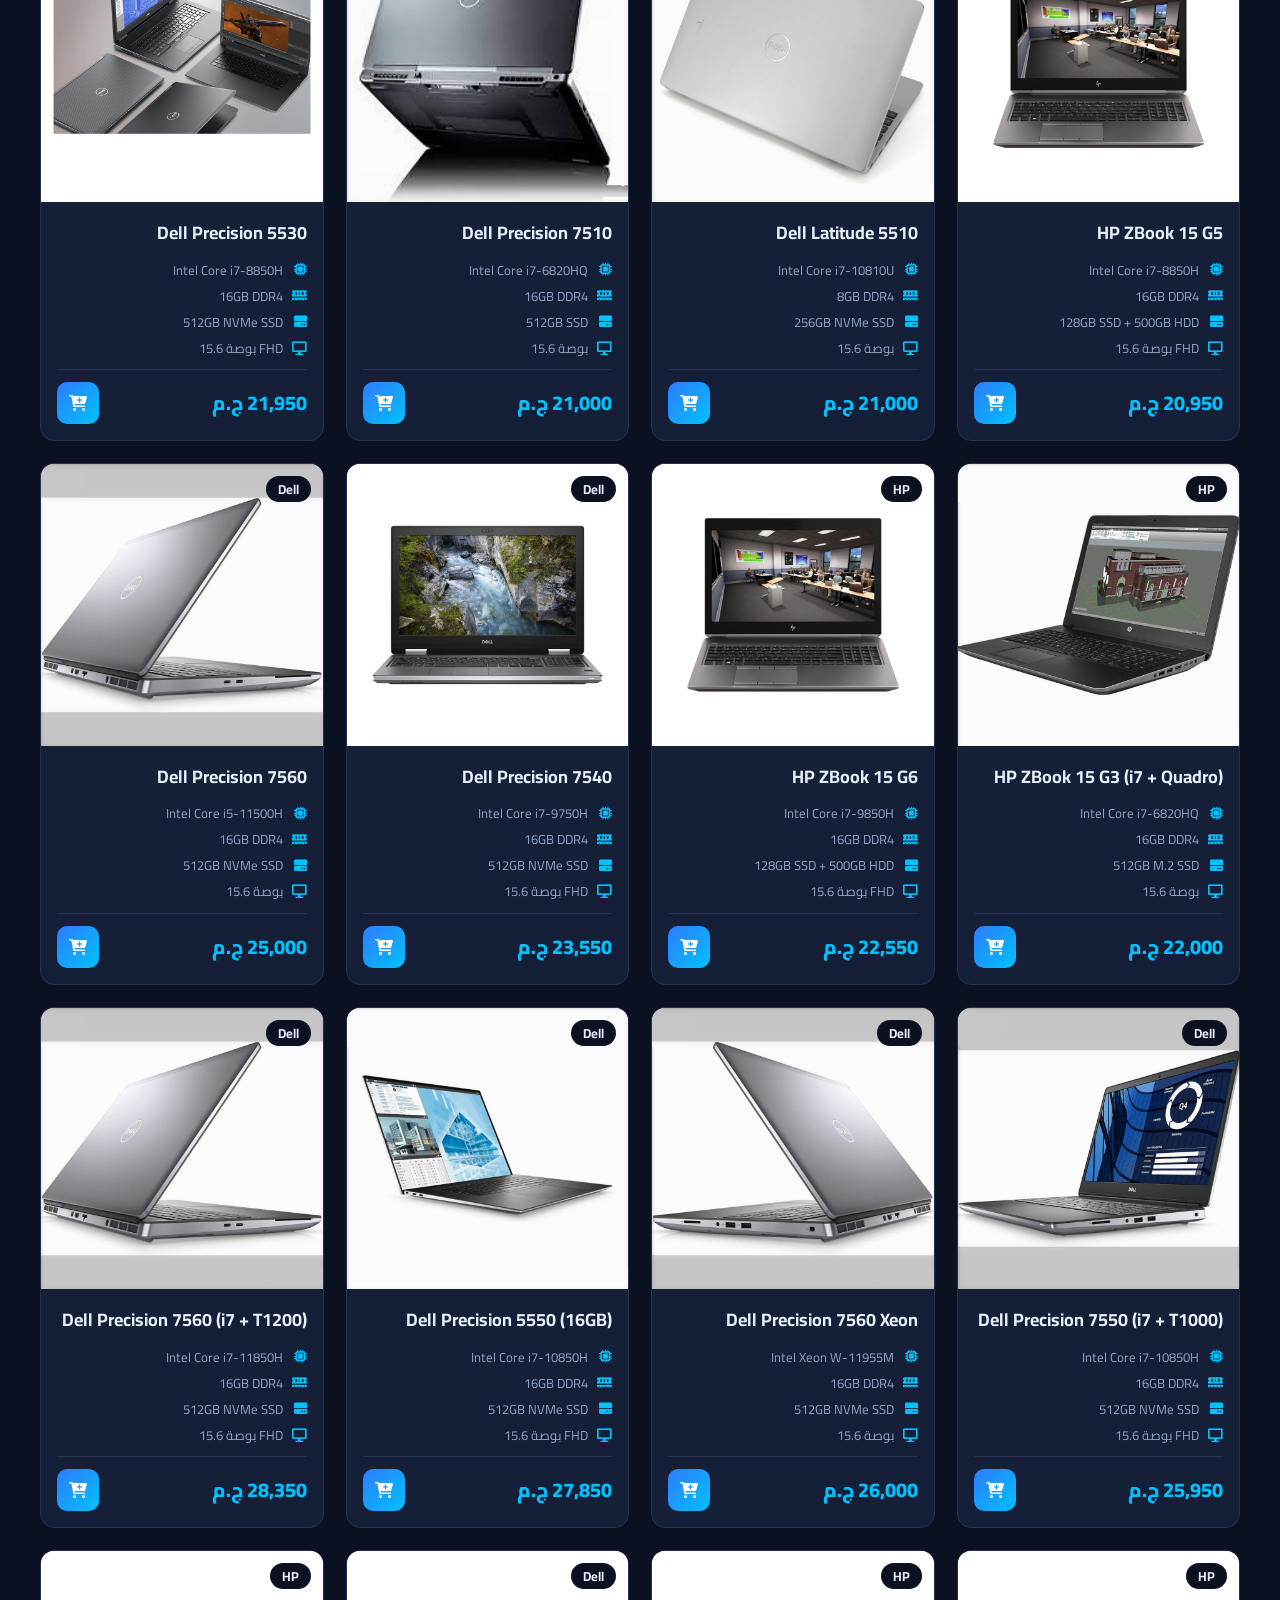
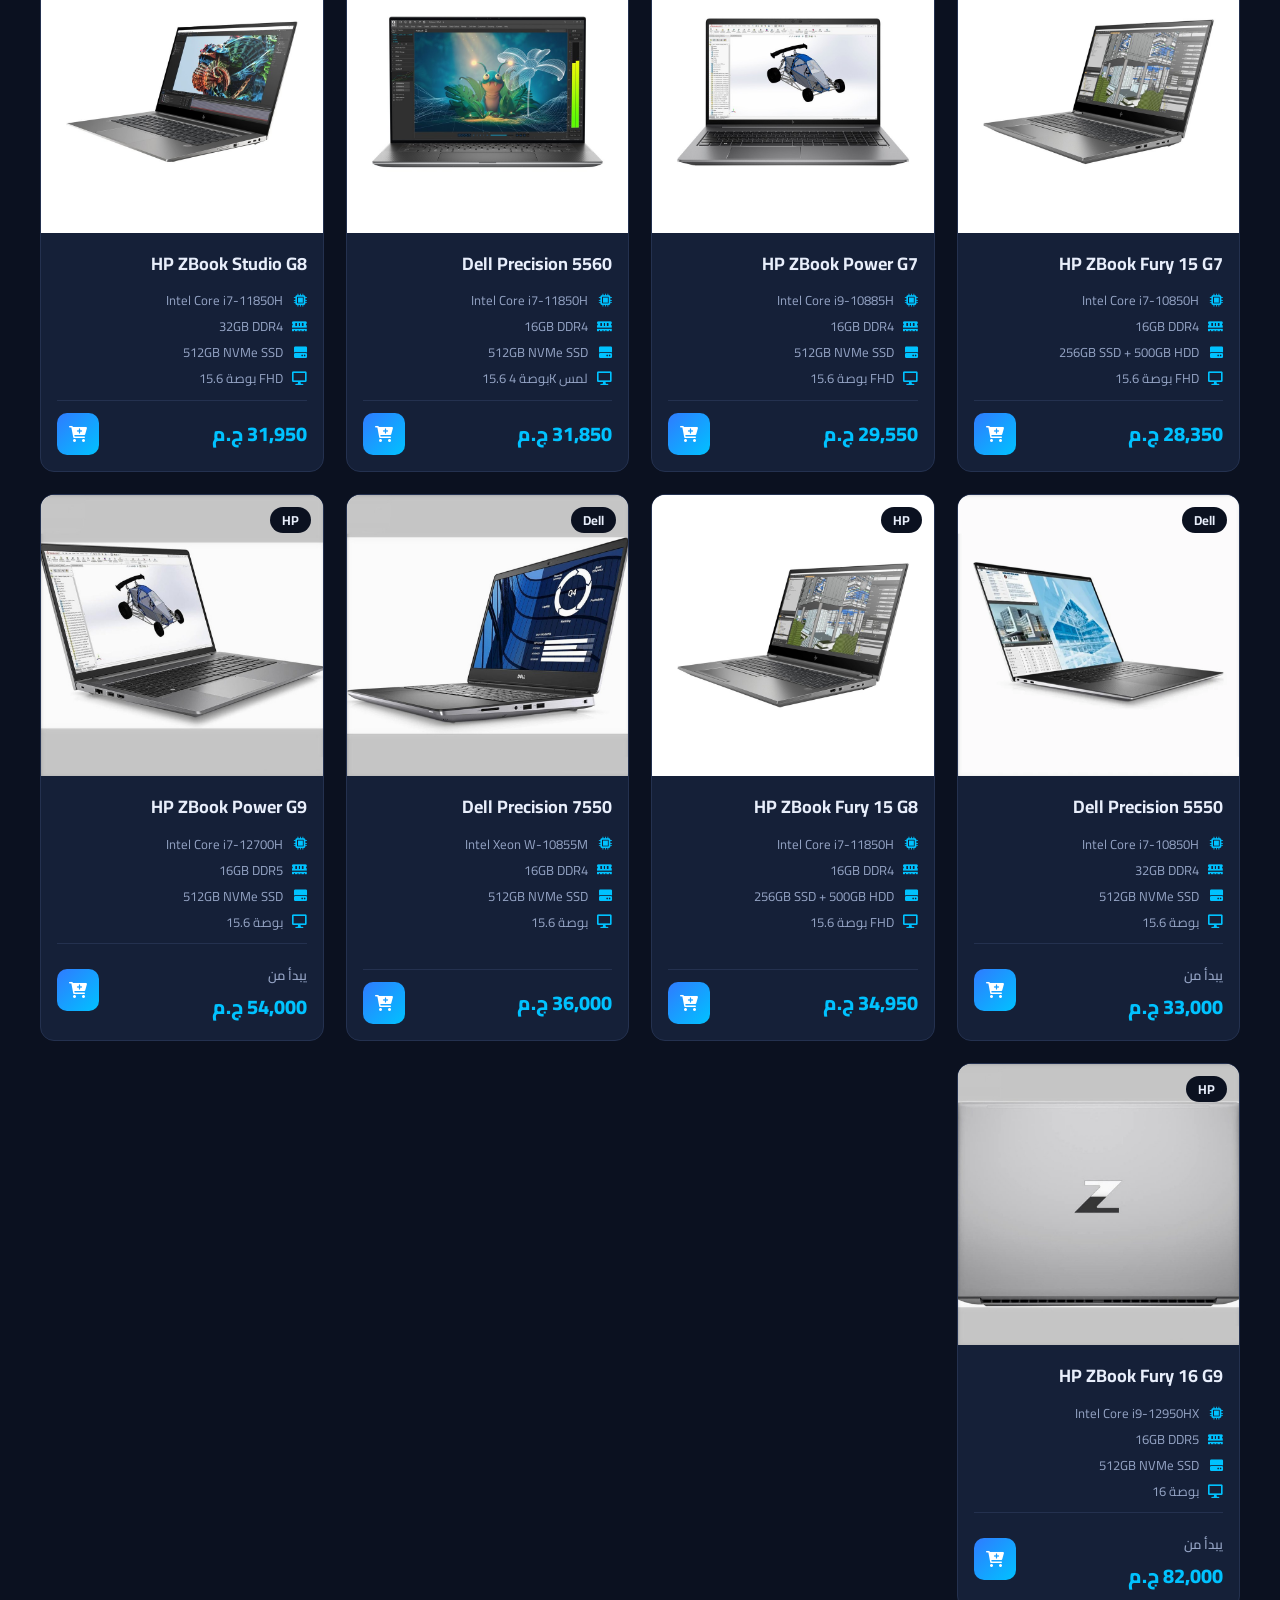
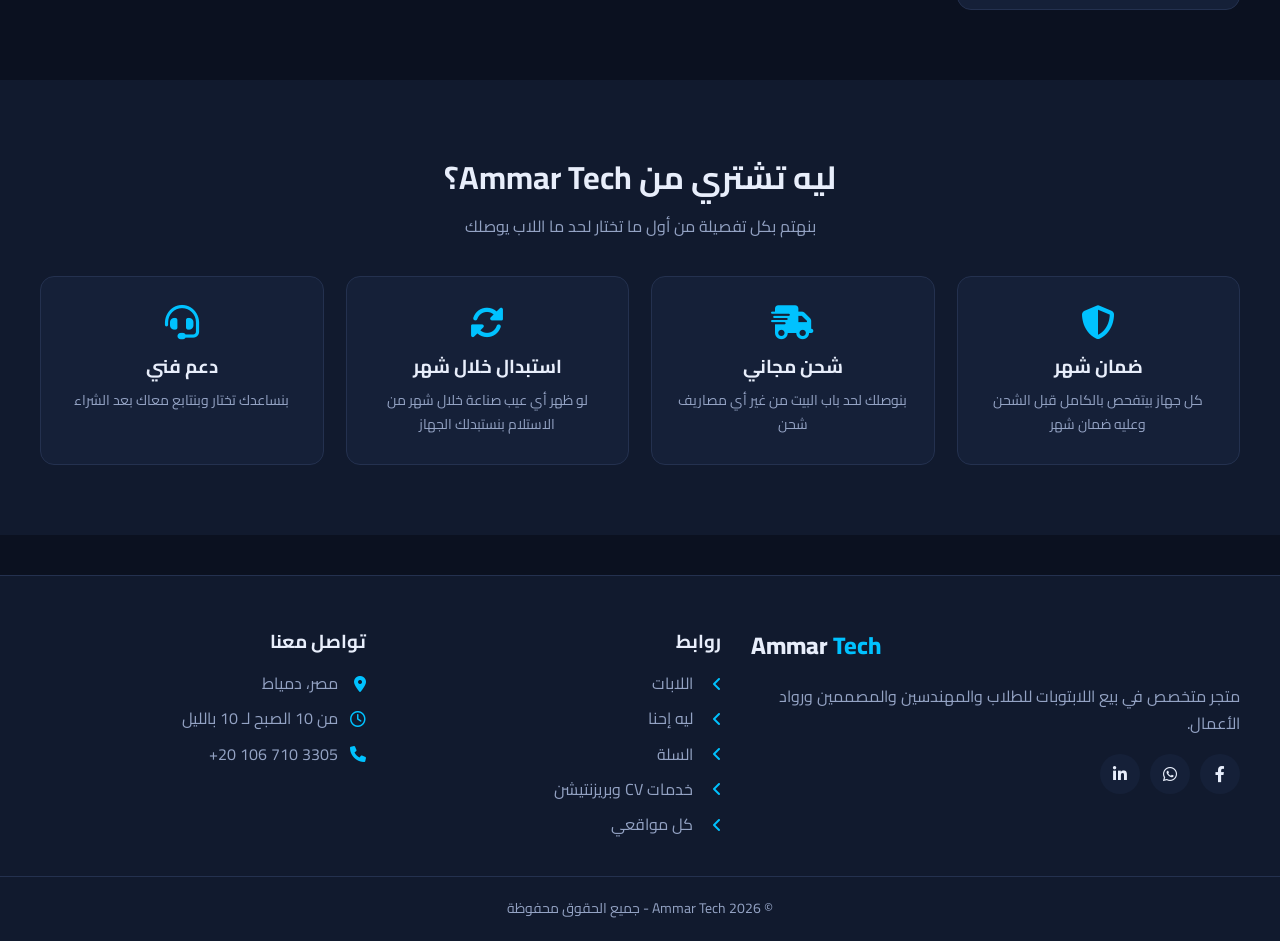
==== commit bbfee999: "Add HP ProBook 440 G8 Co-Authored-By: Claude Opus 5.5 <noreply@anthropic.com>" ====
--- a/index.html
+++ b/index.html
@@ -9,7 +9,7 @@
     <link rel="preconnect" href="https://fonts.googleapis.com" />
     <link rel="preconnect" href="https://fonts.gstatic.com" crossorigin />
     <link href="https://fonts.googleapis.com/css2?family=Cairo:wght@400;600;700;800&display=swap" rel="stylesheet" />
-    <link rel="stylesheet" href="css/style.css?v=20261030" />
+    <link rel="stylesheet" href="css/style.css?v=20261108" />
   </head>
   <body>
     <!-- Start Header -->
@@ -140,8 +140,8 @@
     </footer>
     <!-- End Footer -->
 
-    <script src="js/data.js?v=20261030"></script>
-    <script src="js/app.js?v=20261030"></script>
-    <script src="js/home.js?v=20261030"></script>
+    <script src="js/data.js?v=20261108"></script>
+    <script src="js/app.js?v=20261108"></script>
+    <script src="js/home.js?v=20261108"></script>
   </body>
 </html>
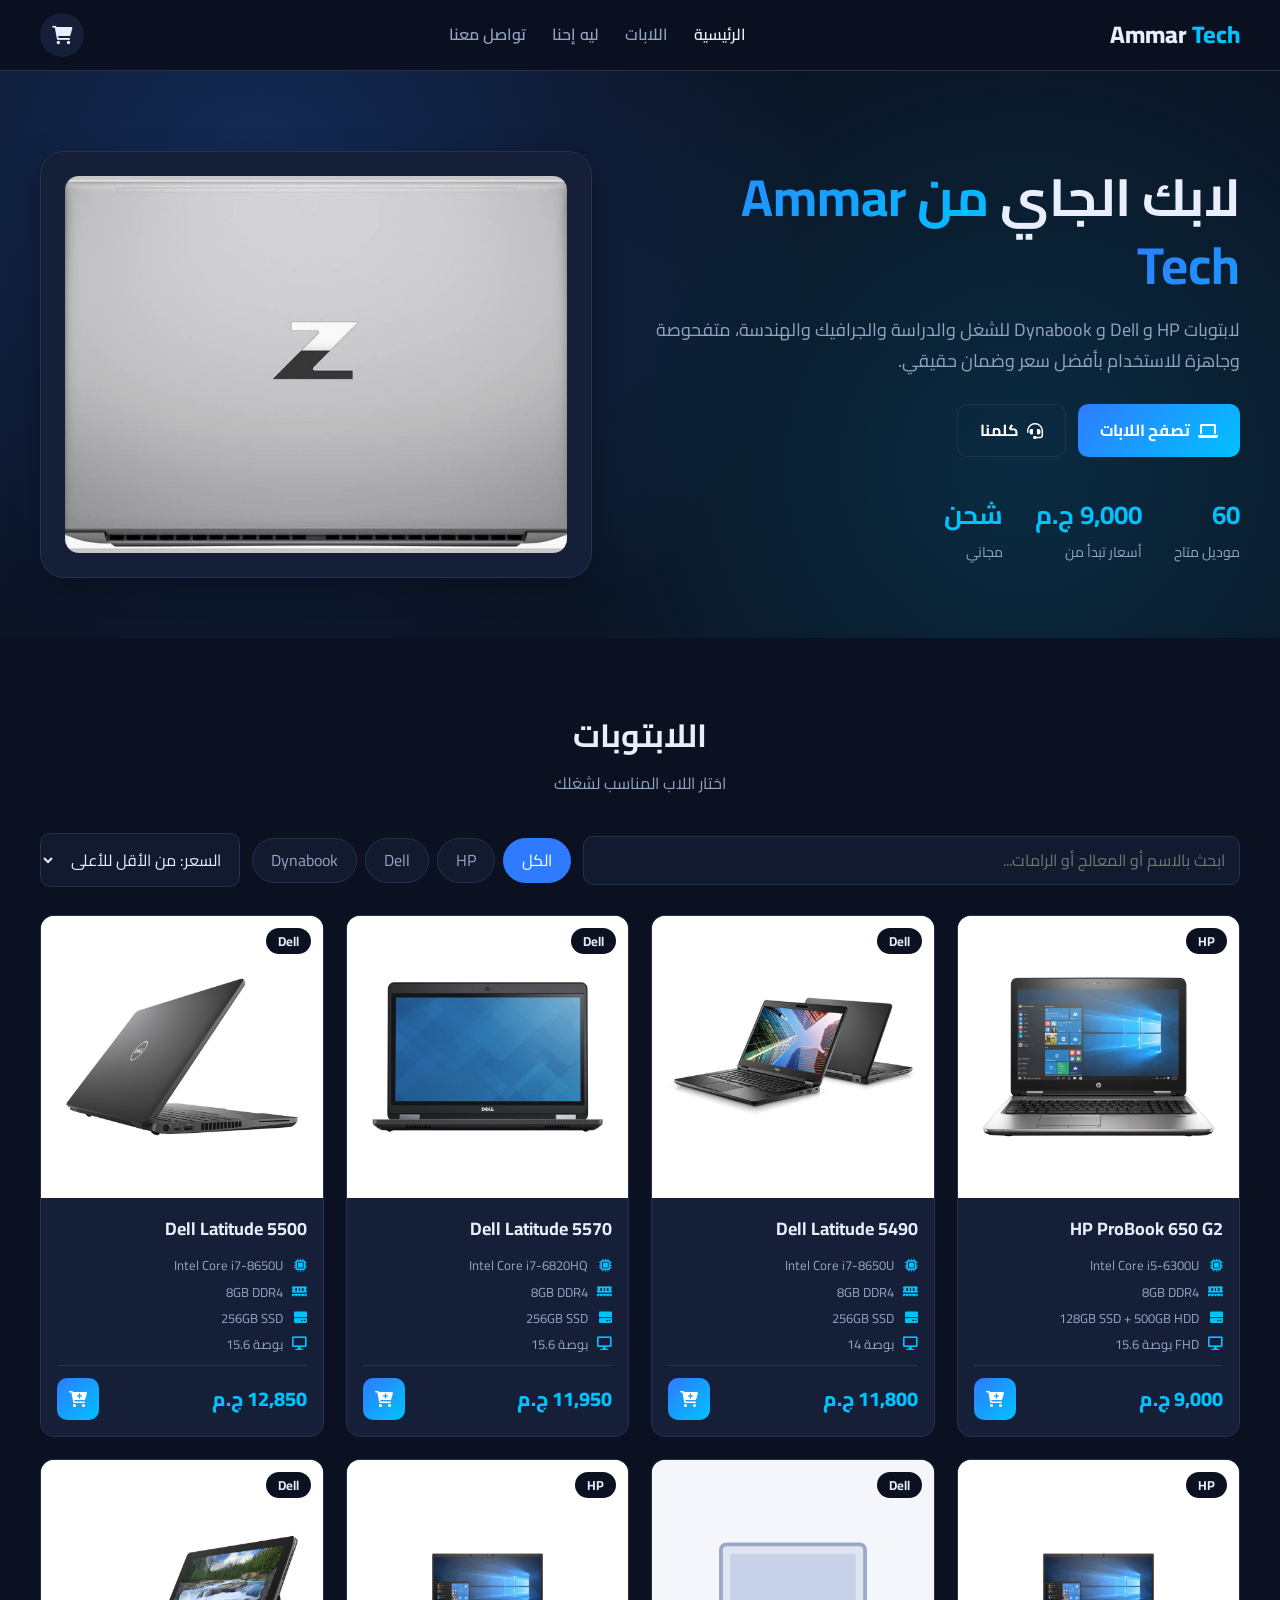
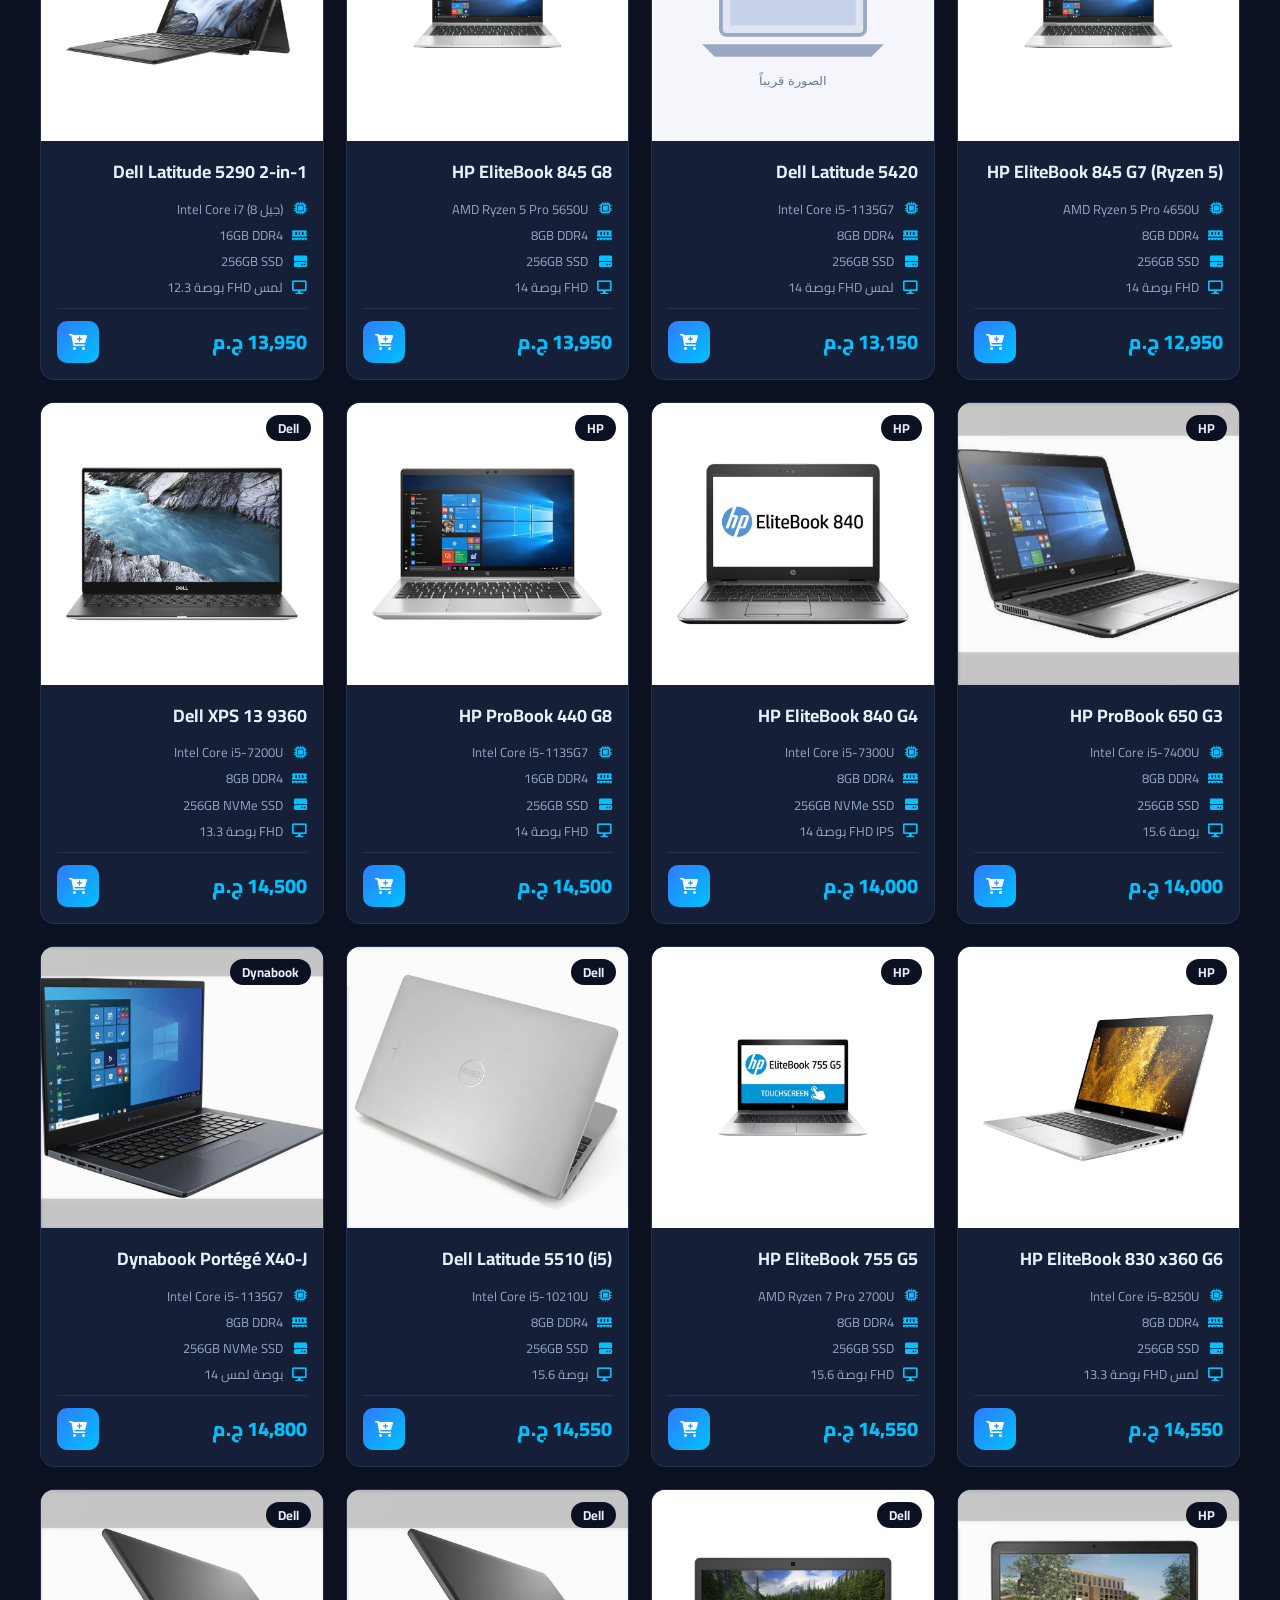
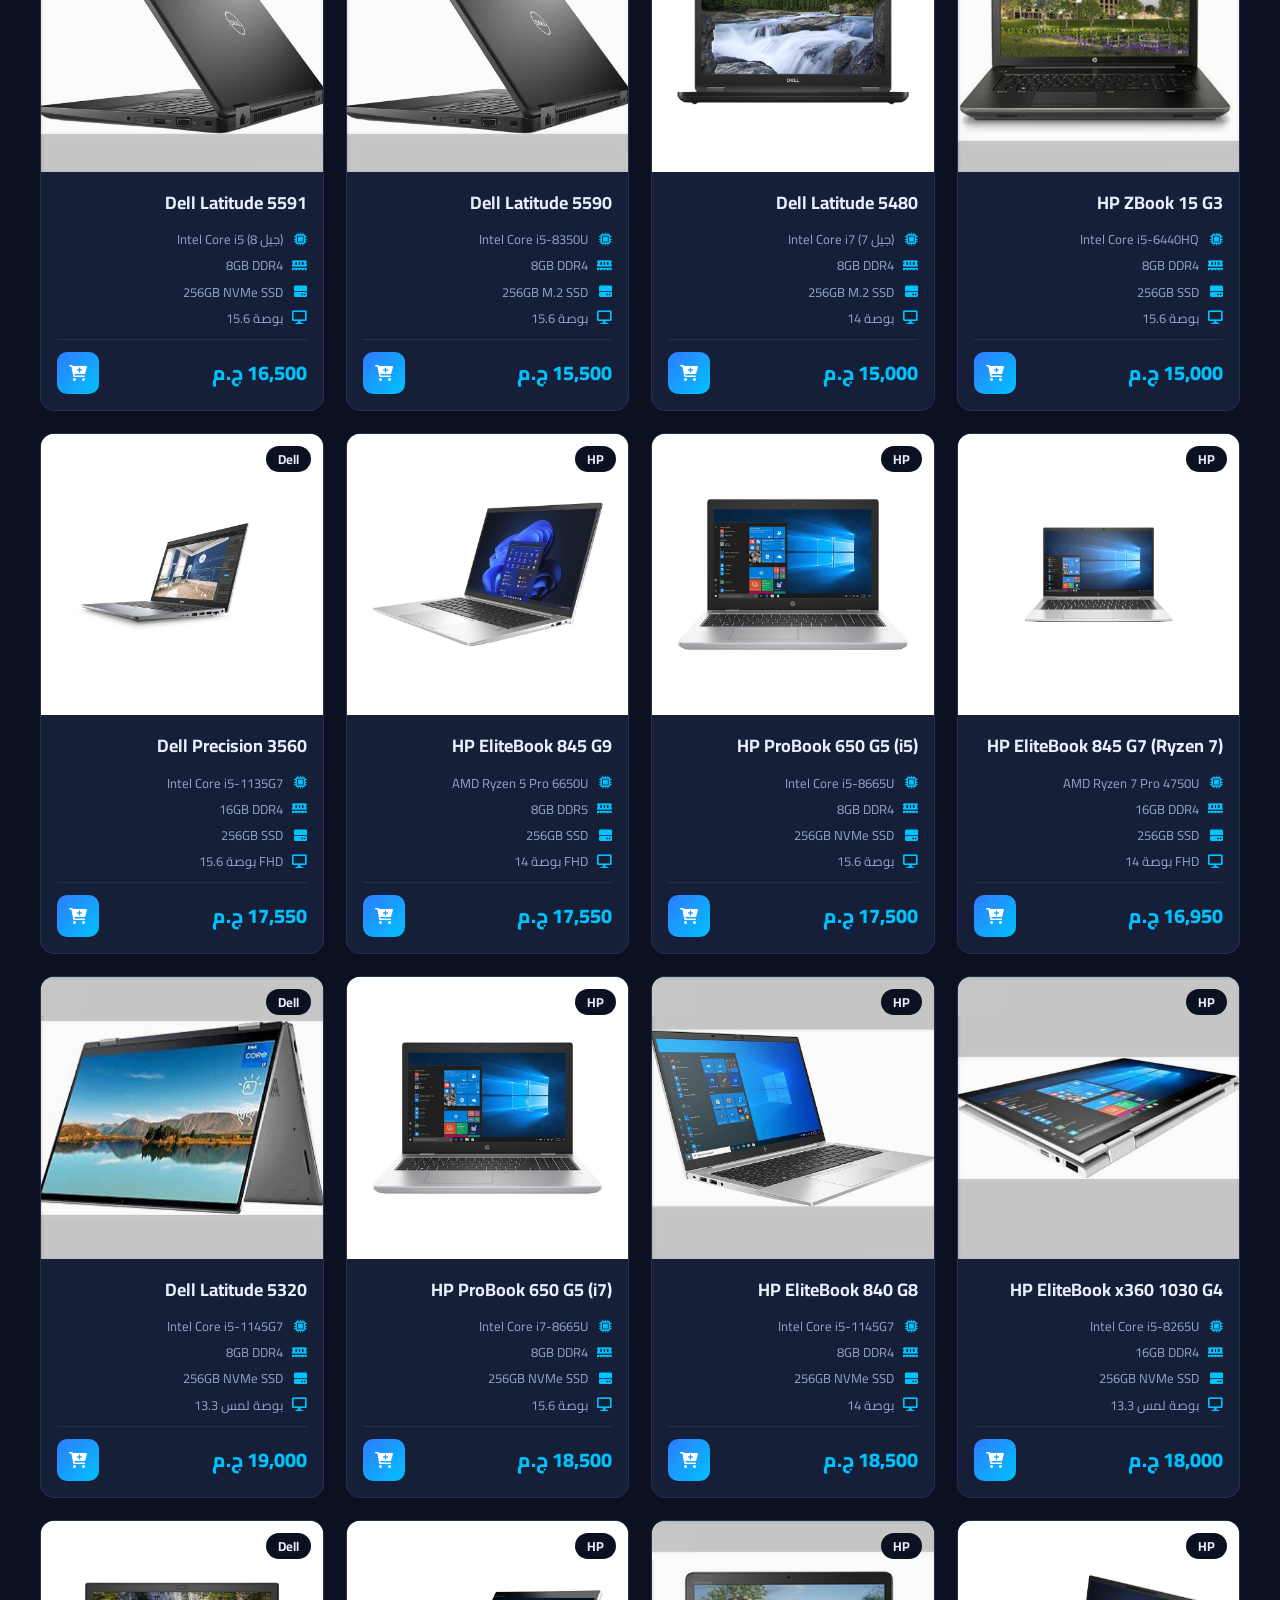
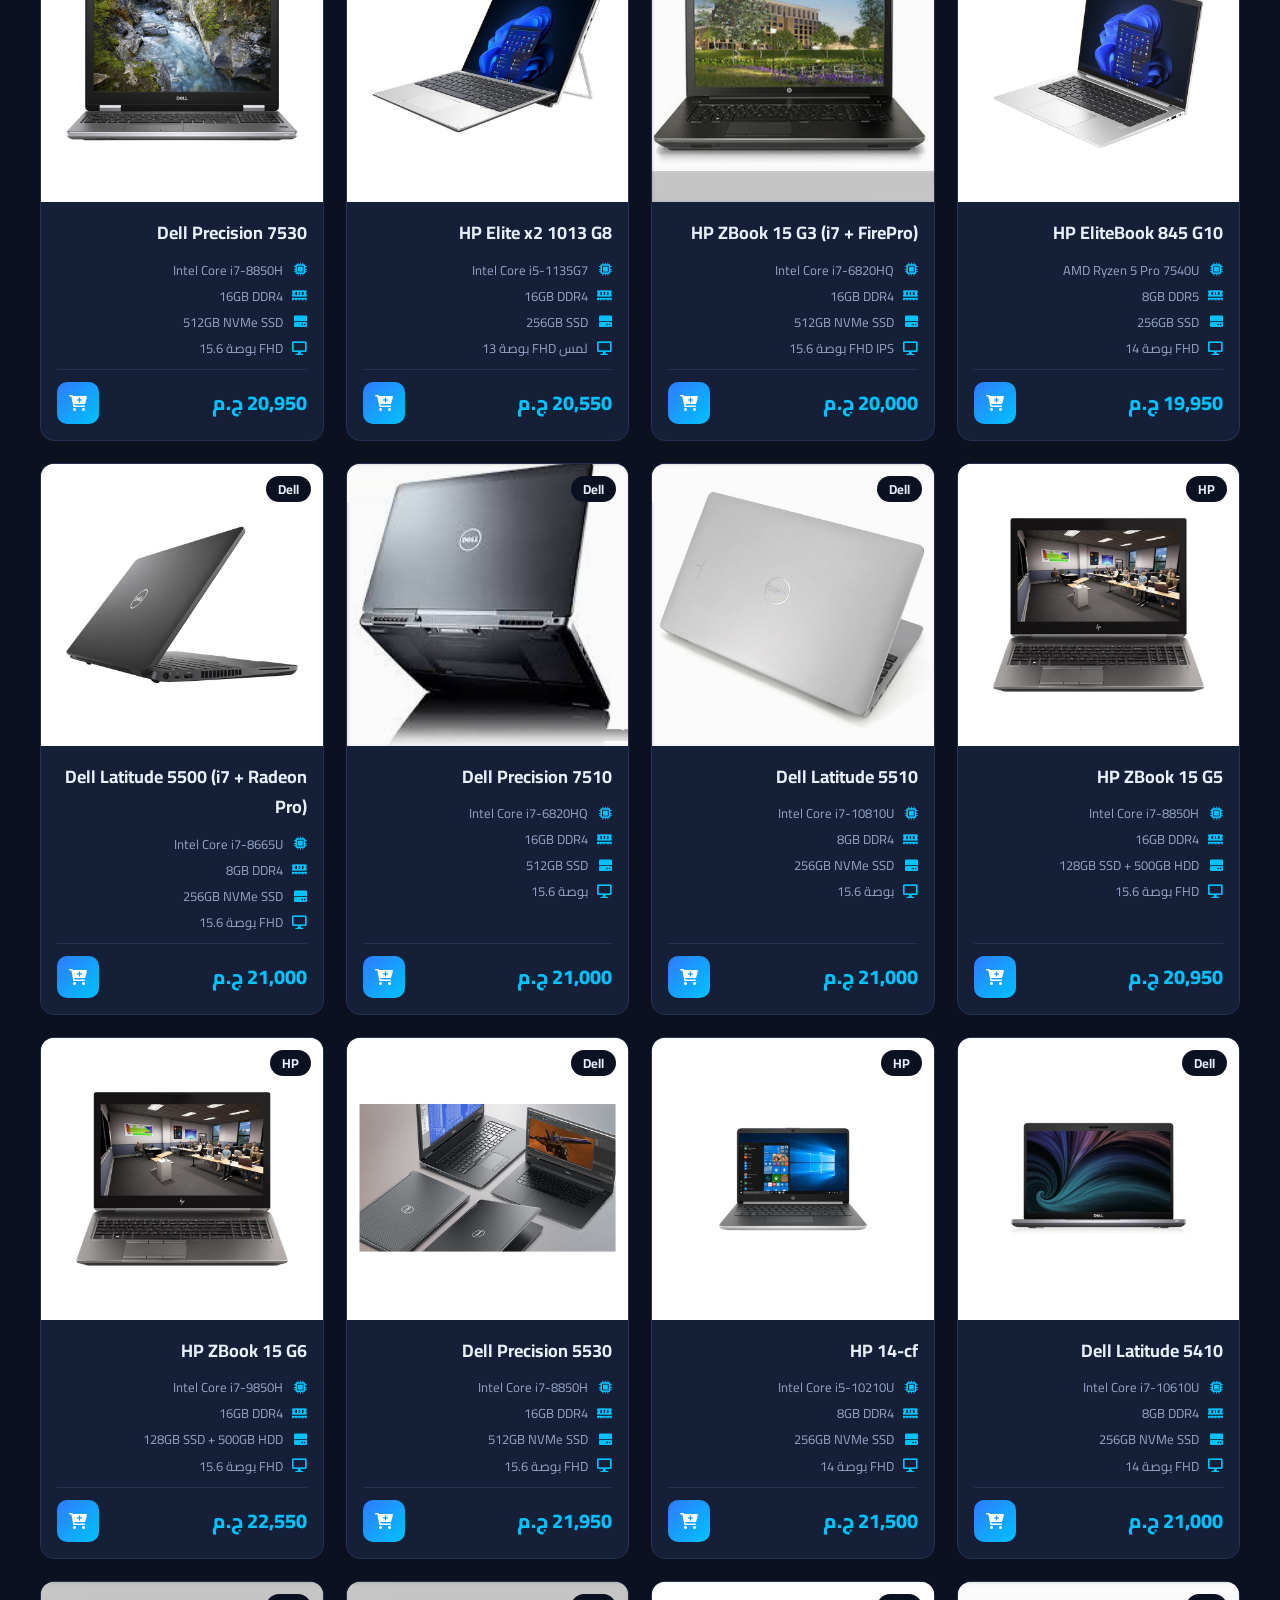
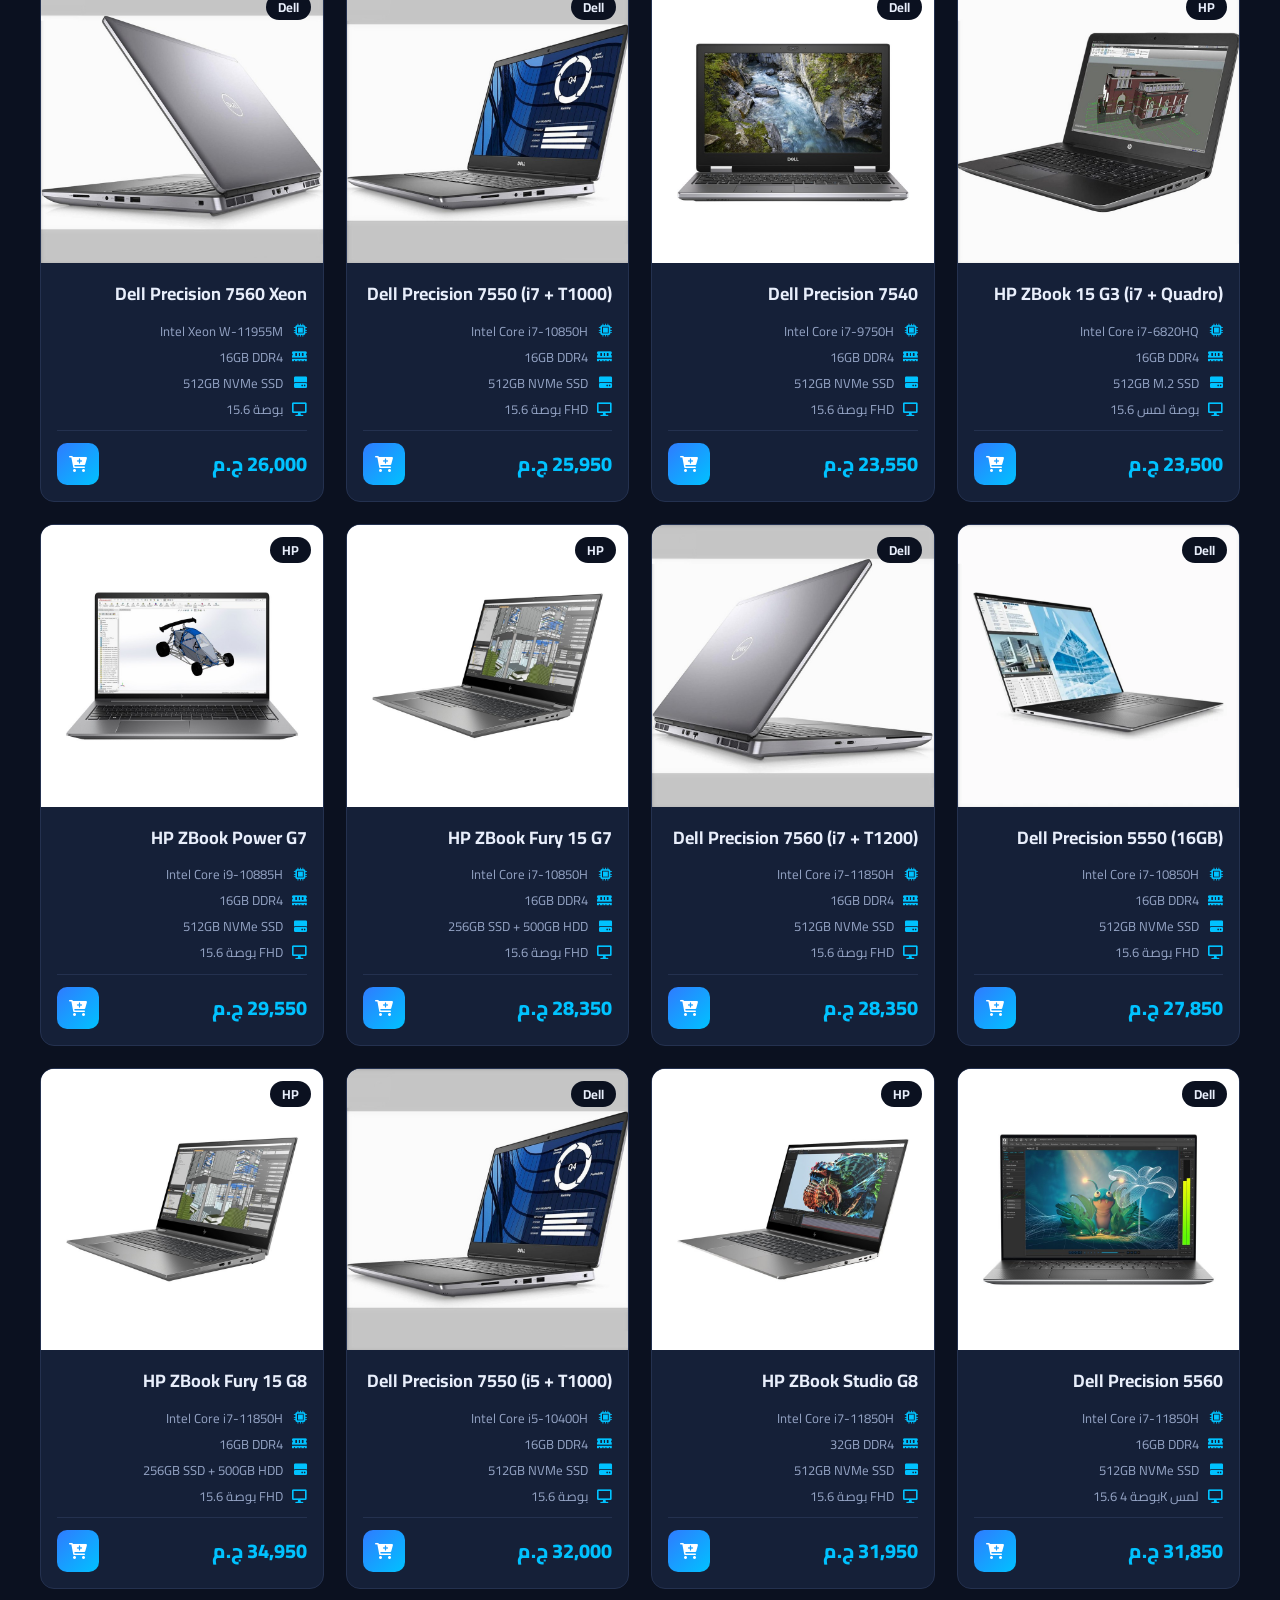
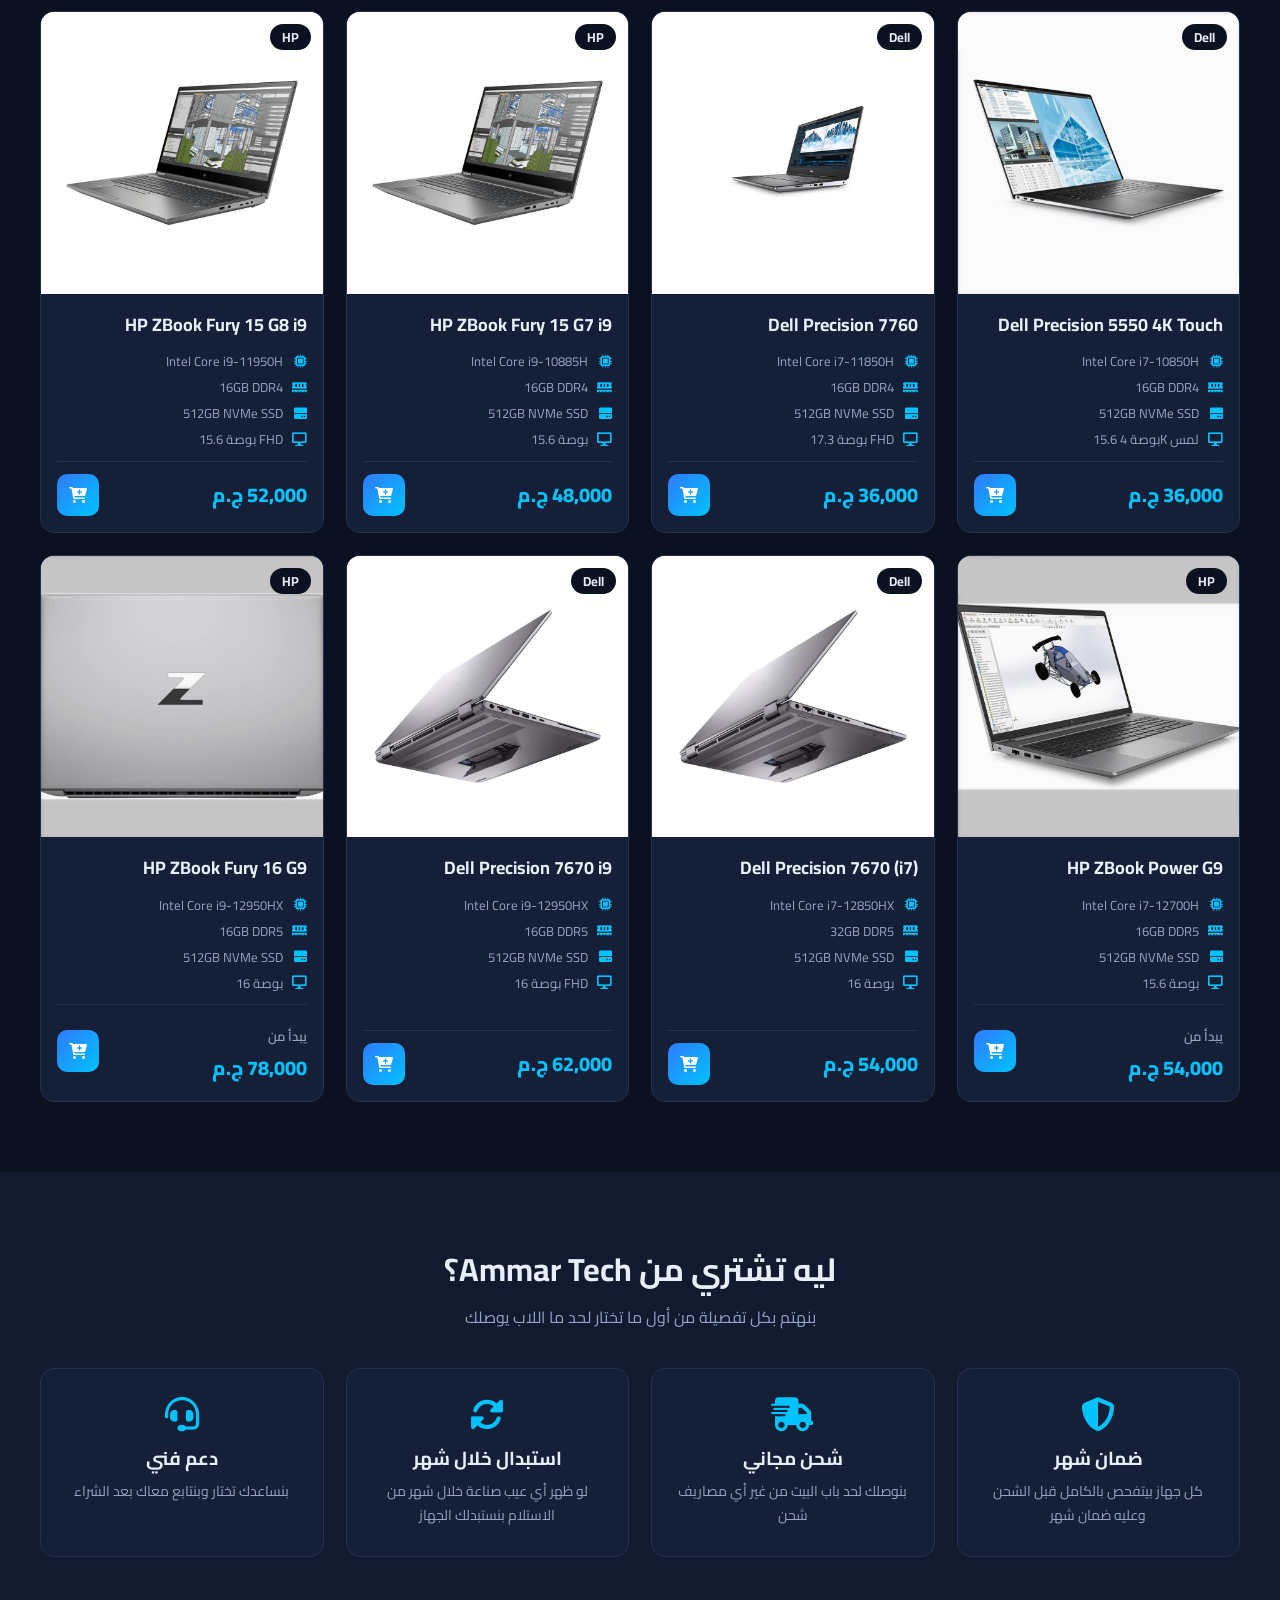
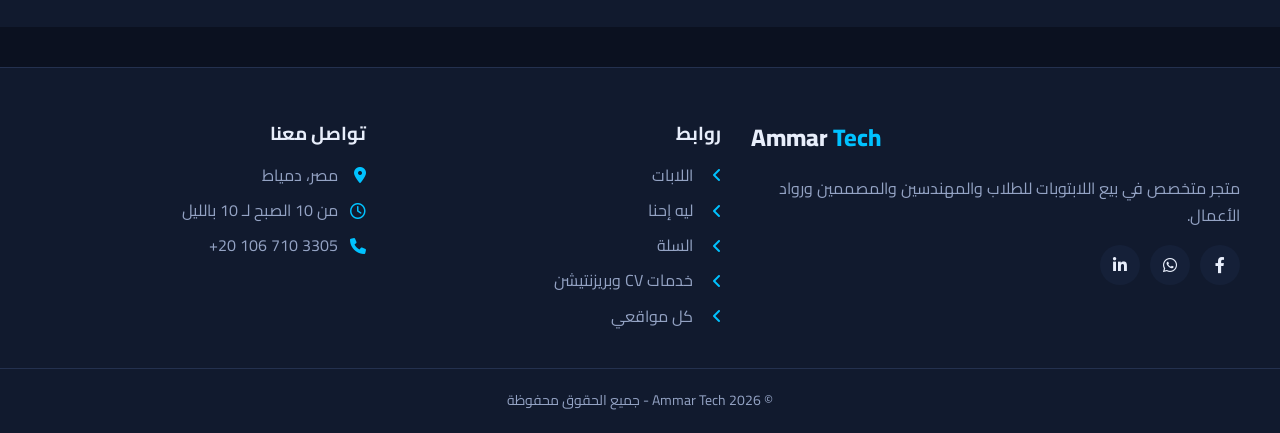
==== commit 9f40c1e6: "Sync East Sound laptops: new models, prices, removed listings Co-Authored-By: Claude Opus 5.5 <norep" ====
--- a/index.html
+++ b/index.html
@@ -9,7 +9,7 @@
     <link rel="preconnect" href="https://fonts.googleapis.com" />
     <link rel="preconnect" href="https://fonts.gstatic.com" crossorigin />
     <link href="https://fonts.googleapis.com/css2?family=Cairo:wght@400;600;700;800&display=swap" rel="stylesheet" />
-    <link rel="stylesheet" href="css/style.css?v=20261108" />
+    <link rel="stylesheet" href="css/style.css?v=20261108b" />
   </head>
   <body>
     <!-- Start Header -->
@@ -140,8 +140,8 @@
     </footer>
     <!-- End Footer -->
 
-    <script src="js/data.js?v=20261108"></script>
-    <script src="js/app.js?v=20261108"></script>
-    <script src="js/home.js?v=20261108"></script>
+    <script src="js/data.js?v=20261108b"></script>
+    <script src="js/app.js?v=20261108b"></script>
+    <script src="js/home.js?v=20261108b"></script>
   </body>
 </html>
